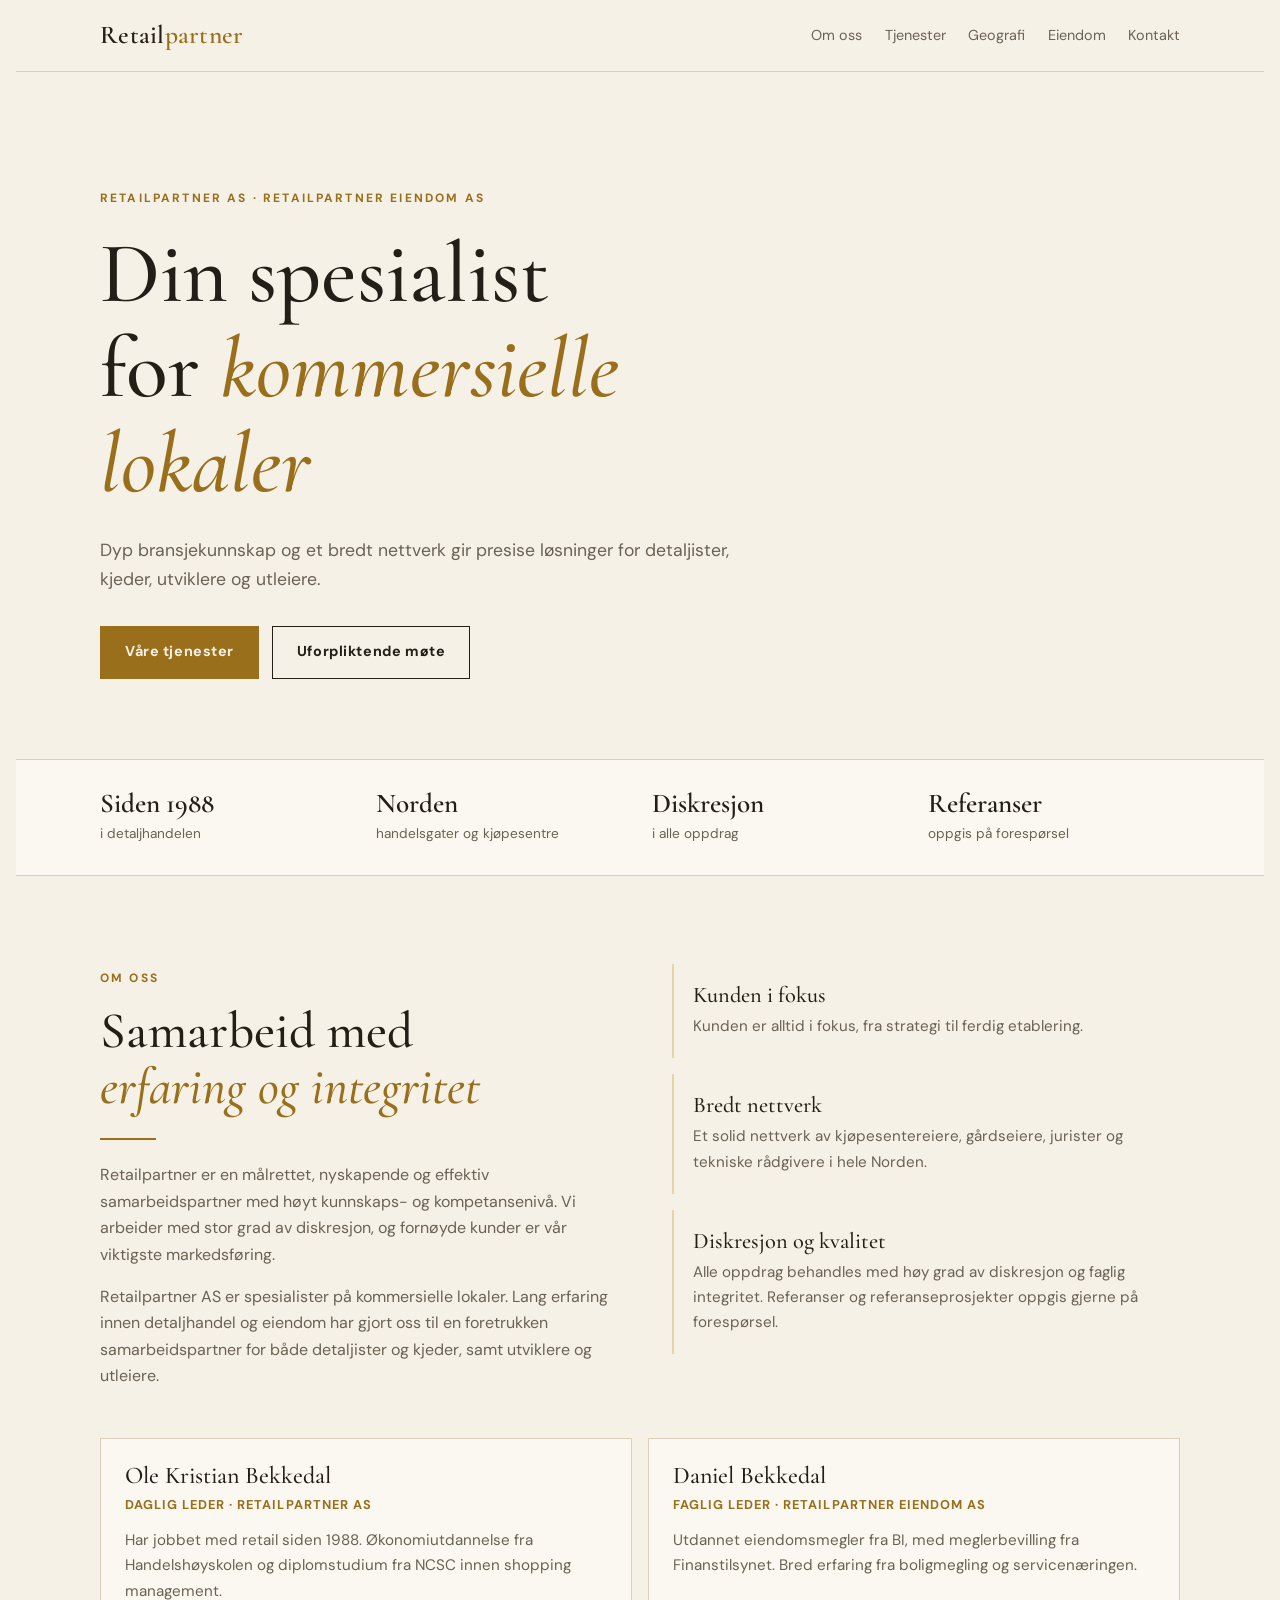
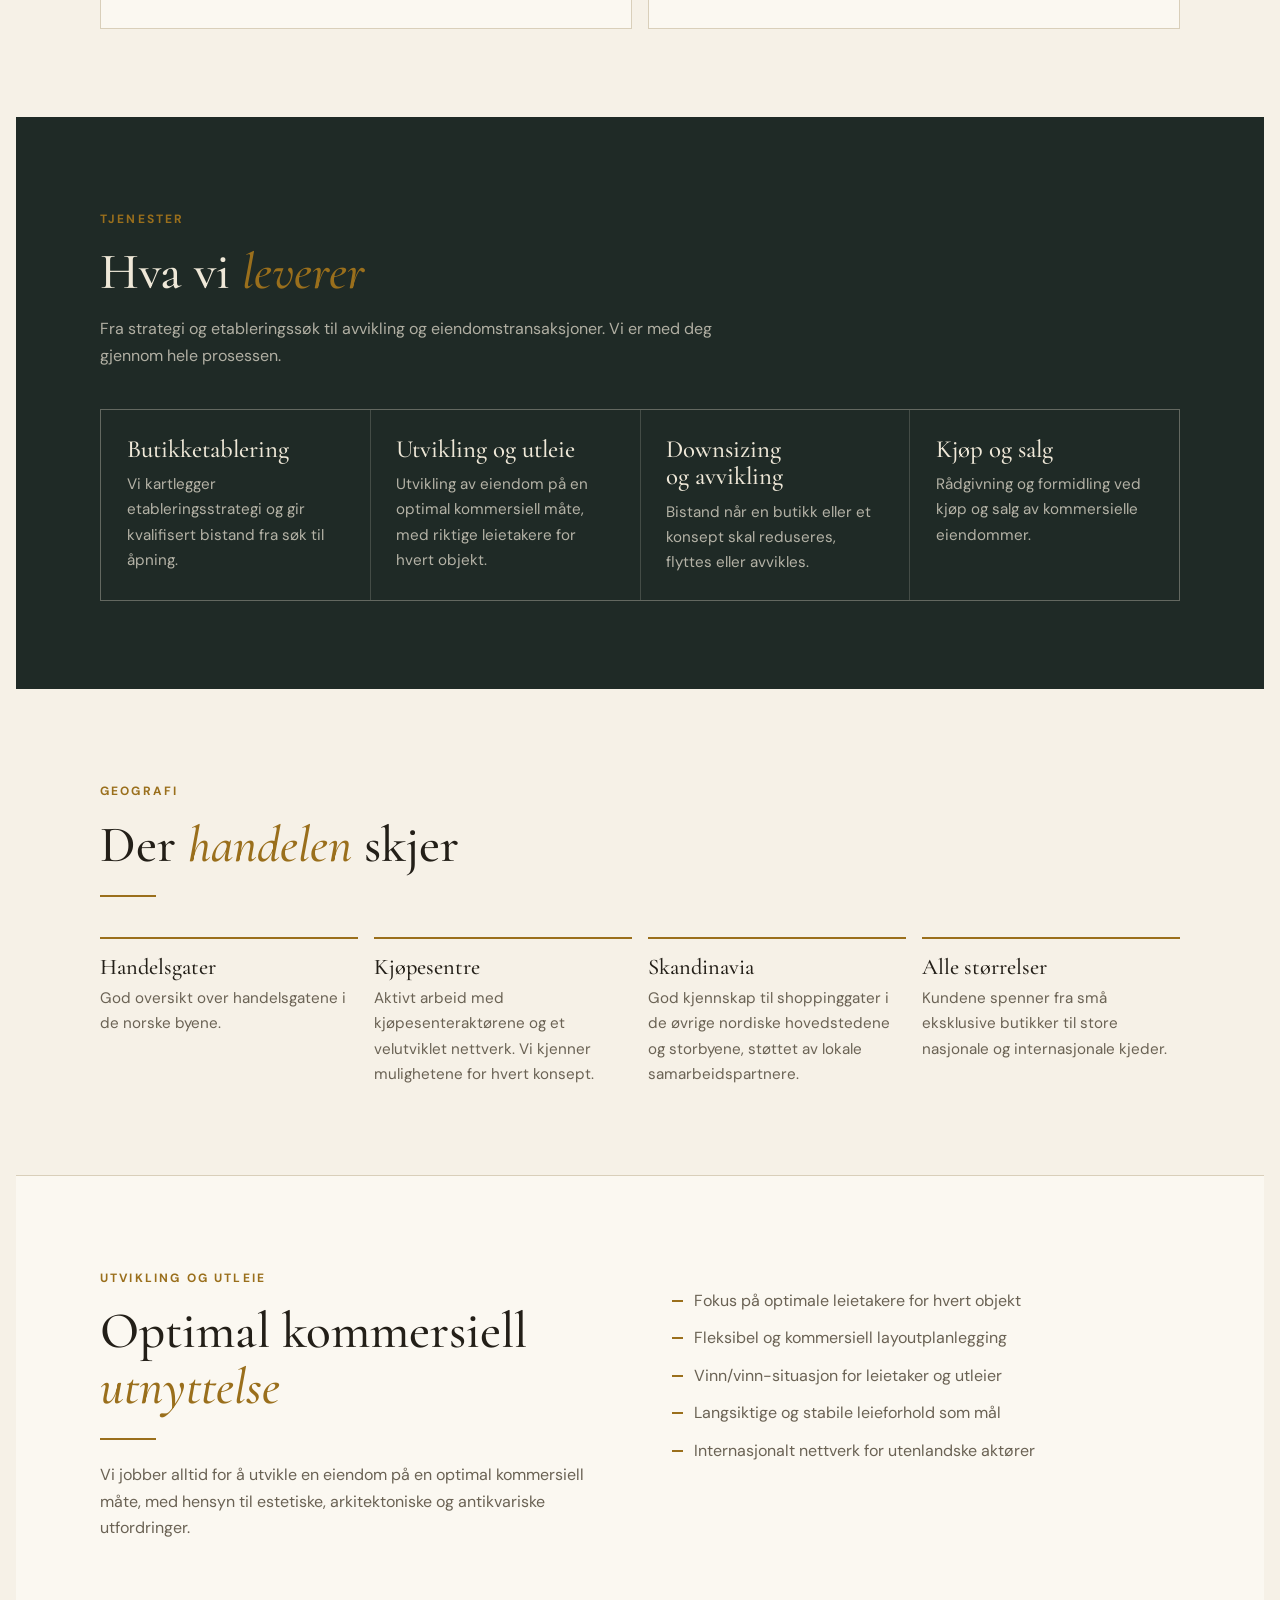
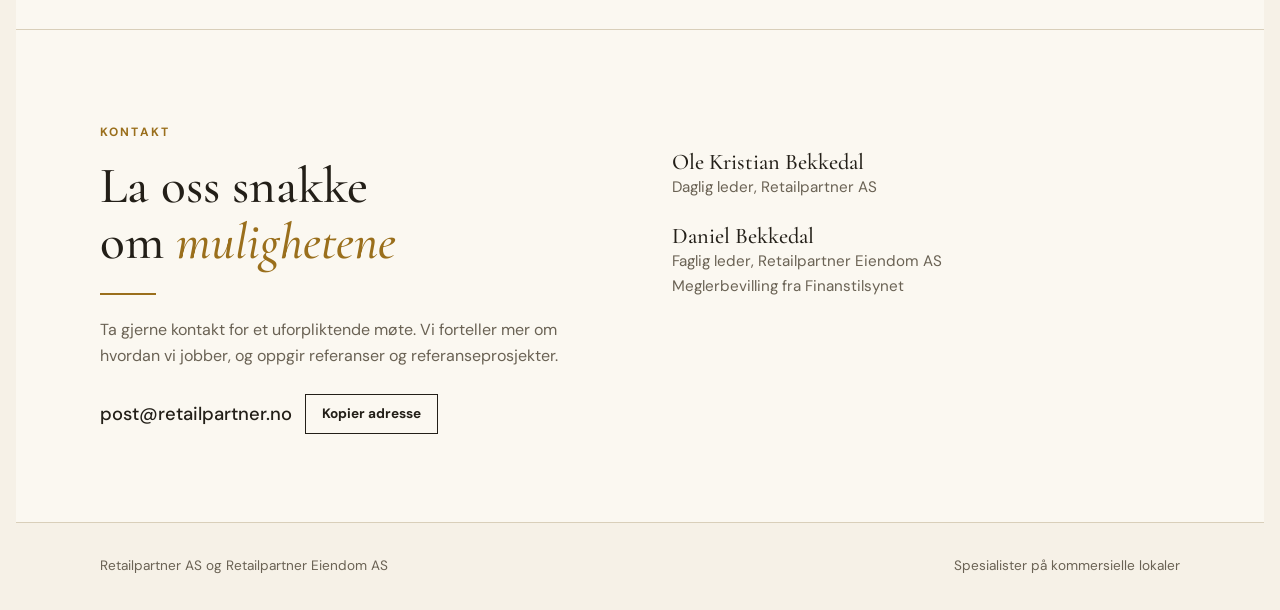
==== index.html @ e164ef68 "Publish Retailpartner static website" ====
<!doctype html>
<html lang="nb">
<head>
<meta charset="utf-8">
<meta name="viewport" content="width=device-width,initial-scale=1,viewport-fit=cover">
<title>Retailpartner</title>
<link rel="stylesheet" href="https://fonts.googleapis.com/css2?family=Cormorant+Garamond:ital,wght@0,500;0,600;1,500&amp;family=DM+Sans:wght@400;500;700&amp;display=swap">
<link rel="stylesheet" href="assets/site.css">
<script src="assets/site.js" defer></script>
</head>
<body>
<header class="top">
  <div class="wrap nav">
    <a class="brand" href="#top">Retail<span>partner</span></a>
    <nav aria-label="Hovedmeny">
      <ul>
        <li><a href="#om-oss">Om oss</a></li>
        <li><a href="#tjenester">Tjenester</a></li>
        <li><a href="#geografi">Geografi</a></li>
        <li><a href="#eiendom">Eiendom</a></li>
        <li><a href="#kontakt">Kontakt</a></li>
      </ul>
    </nav>
  </div>
</header>

<main id="top">
  <div class="hero">
    <div class="wrap">
      <span class="label">Retailpartner AS · Retailpartner Eiendom AS</span>
      <h1>Din spesialist for <em>kommersielle lokaler</em></h1>
      <p class="lede">Dyp bransjekunnskap og et bredt nettverk gir presise løsninger for detaljister, kjeder, utviklere og utleiere.</p>
      <div class="actions">
        <a class="btn" href="#tjenester">Våre tjenester</a>
        <a class="btn ghost" href="#kontakt">Uforpliktende møte</a>
      </div>
    </div>
  </div>

  <div class="facts">
    <div class="wrap">
      <div class="fact"><b>Siden 1988</b><span>i detaljhandelen</span></div>
      <div class="fact"><b>Norden</b><span>handelsgater og kjøpesentre</span></div>
      <div class="fact"><b>Diskresjon</b><span>i alle oppdrag</span></div>
      <div class="fact"><b>Referanser</b><span>oppgis på forespørsel</span></div>
    </div>
  </div>

  <section id="om-oss">
    <div class="wrap">
      <div class="two">
        <div class="body">
          <span class="label">Om oss</span>
          <h2>Samarbeid med <em>erfaring og integritet</em></h2>
          <div class="rule"></div>
          <p>Retailpartner er en målrettet, nyskapende og effektiv samarbeidspartner med høyt kunnskaps- og kompetansenivå. Vi arbeider med stor grad av diskresjon, og fornøyde kunder er vår viktigste markedsføring.</p>
          <p>Retailpartner AS er spesialister på kommersielle lokaler. Lang erfaring innen detaljhandel og eiendom har gjort oss til en foretrukken samarbeidspartner for både detaljister og kjeder, samt utviklere og utleiere.</p>
        </div>
        <div class="points">
          <div class="point"><h3>Kunden i fokus</h3><p>Kunden er alltid i fokus, fra strategi til ferdig etablering.</p></div>
          <div class="point"><h3>Bredt nettverk</h3><p>Et solid nettverk av kjøpesentereiere, gårdseiere, jurister og tekniske rådgivere i hele Norden.</p></div>
          <div class="point"><h3>Diskresjon og kvalitet</h3><p>Alle oppdrag behandles med høy grad av diskresjon og faglig integritet. Referanser og referanseprosjekter oppgis gjerne på forespørsel.</p></div>
        </div>
      </div>
      <div class="people">
        <div class="person">
          <h3>Ole Kristian Bekkedal</h3>
          <div class="role">Daglig leder · Retailpartner AS</div>
          <p>Har jobbet med retail siden 1988. Økonomiutdannelse fra Handelshøyskolen og diplomstudium fra NCSC innen shopping management.</p>
        </div>
        <div class="person">
          <h3>Daniel Bekkedal</h3>
          <div class="role">Faglig leder · Retailpartner Eiendom AS</div>
          <p>Utdannet eiendomsmegler fra BI, med meglerbevilling fra Finanstilsynet. Bred erfaring fra boligmegling og servicenæringen.</p>
        </div>
      </div>
    </div>
  </section>

  <section class="services" id="tjenester">
    <div class="wrap">
      <span class="label">Tjenester</span>
      <h2>Hva vi <em>leverer</em></h2>
      <p class="muted">Fra strategi og etableringssøk til avvikling og eiendomstransaksjoner. Vi er med deg gjennom hele prosessen.</p>
      <div class="svc-grid">
        <div class="svc"><h3>Butikketablering</h3><p>Vi kartlegger etableringsstrategi og gir kvalifisert bistand fra søk til åpning.</p></div>
        <div class="svc"><h3>Utvikling og utleie</h3><p>Utvikling av eiendom på en optimal kommersiell måte, med riktige leietakere for hvert objekt.</p></div>
        <div class="svc"><h3>Downsizing og avvikling</h3><p>Bistand når en butikk eller et konsept skal reduseres, flyttes eller avvikles.</p></div>
        <div class="svc"><h3>Kjøp og salg</h3><p>Rådgivning og formidling ved kjøp og salg av kommersielle eiendommer.</p></div>
      </div>
    </div>
  </section>

  <section id="geografi">
    <div class="wrap">
      <span class="label">Geografi</span>
      <h2>Der <em>handelen</em> skjer</h2>
      <div class="rule"></div>
      <div class="geo">
        <div><h3>Handelsgater</h3><p>God oversikt over handelsgatene i de norske byene.</p></div>
        <div><h3>Kjøpesentre</h3><p>Aktivt arbeid med kjøpesenteraktørene og et velutviklet nettverk. Vi kjenner mulighetene for hvert konsept.</p></div>
        <div><h3>Skandinavia</h3><p>God kjennskap til shoppinggater i de øvrige nordiske hovedstedene og storbyene, støttet av lokale samarbeidspartnere.</p></div>
        <div><h3>Alle størrelser</h3><p>Kundene spenner fra små eksklusive butikker til store nasjonale og internasjonale kjeder.</p></div>
      </div>
    </div>
  </section>

  <section id="eiendom" style="background:var(--surface);border-top:1px solid var(--line)">
    <div class="wrap">
      <div class="two">
        <div class="body">
          <span class="label">Utvikling og utleie</span>
          <h2>Optimal kommersiell <em>utnyttelse</em></h2>
          <div class="rule"></div>
          <p>Vi jobber alltid for å utvikle en eiendom på en optimal kommersiell måte, med hensyn til estetiske, arkitektoniske og antikvariske utfordringer.</p>
        </div>
        <ul class="checks">
          <li>Fokus på optimale leietakere for hvert objekt</li>
          <li>Fleksibel og kommersiell layoutplanlegging</li>
          <li>Vinn/vinn-situasjon for leietaker og utleier</li>
          <li>Langsiktige og stabile leieforhold som mål</li>
          <li>Internasjonalt nettverk for utenlandske aktører</li>
        </ul>
      </div>
    </div>
  </section>

  <section class="contact" id="kontakt">
    <div class="wrap">
      <div class="two">
        <div class="body">
          <span class="label">Kontakt</span>
          <h2>La oss snakke om <em>mulighetene</em></h2>
          <div class="rule"></div>
          <p>Ta gjerne kontakt for et uforpliktende møte. Vi forteller mer om hvordan vi jobber, og oppgir referanser og referanseprosjekter.</p>
          <div class="mail">
            <code id="addr">post@retailpartner.no</code>
            <button type="button" id="copy">Kopier adresse</button>
          </div>
        </div>
        <div class="contacts">
          <div><h3>Ole Kristian Bekkedal</h3><p>Daglig leder, Retailpartner AS</p></div>
          <div><h3>Daniel Bekkedal</h3><p>Faglig leder, Retailpartner Eiendom AS<br>Meglerbevilling fra Finanstilsynet</p></div>
        </div>
      </div>
    </div>
  </section>
</main>

<footer>
  <div class="wrap">
    <span>Retailpartner AS og Retailpartner Eiendom AS</span>
    <span>Spesialister på kommersielle lokaler</span>
  </div>
</footer>
</body>
</html>
---- assets/site.css ----
:root{color-scheme:light;box-sizing:border-box;padding-top:env(safe-area-inset-top,0px);padding-bottom:env(safe-area-inset-bottom,0px)}html{scroll-padding-top:env(safe-area-inset-top,0px)}body{margin:0;padding:0;font:14px -apple-system,BlinkMacSystemFont,sans-serif;background:#fff;color:#000}img{max-width:100%}[hidden]:not([hidden=until-found i]){display:none!important}

/* Layout: editorial single column, wide hero, two-column sections that stack on phones */
:root{
  --bg:#f6f1e7;
  --surface:#fbf8f1;
  --ink:#231f18;
  --muted:#6a6254;
  --gold:#9a6f1c;
  --gold-soft:#e6d4a8;
  --deep:#1f2a26;
  --deep-ink:#efe8d8;
  --line:#d9cfba;
  --display:"Cormorant Garamond",Georgia,"Times New Roman",serif;
  --body:"DM Sans",system-ui,-apple-system,"Segoe UI",sans-serif;
}
@media (prefers-color-scheme: dark){
  :root:not([data-theme="light"]){
    --bg:#16130e;--surface:#1d1912;--ink:#efe8d8;--muted:#a79d89;--gold:#d3a64a;
    --gold-soft:#4a3b1b;--deep:#0f1714;--deep-ink:#efe8d8;--line:#3a3325;color-scheme:dark;
  }
}
:root[data-theme="dark"]{
  --bg:#16130e;--surface:#1d1912;--ink:#efe8d8;--muted:#a79d89;--gold:#d3a64a;
  --gold-soft:#4a3b1b;--deep:#0f1714;--deep-ink:#efe8d8;--line:#3a3325;color-scheme:dark;
}
*{box-sizing:border-box}
html{scroll-behavior:smooth}
body{
  margin:0;background:var(--bg);color:var(--ink);font-family:var(--body);font-size:16px;line-height:1.65;
  padding-left:max(16px,env(safe-area-inset-left,0px));
  padding-right:max(16px,env(safe-area-inset-right,0px));
  padding-block:0;
}
a{color:inherit}
:focus-visible{outline:2px solid var(--gold);outline-offset:3px}
.wrap{max-width:1080px;margin-inline:auto}
h1,h2,h3{font-family:var(--display);font-weight:500;line-height:1.1;text-wrap:balance;margin:0}
em{font-style:italic;color:var(--gold)}
.label{font-size:.75rem;letter-spacing:.18em;text-transform:uppercase;color:var(--gold);font-weight:700}
p{margin:0}

header.top{
  position:sticky;top:env(safe-area-inset-top,0px);z-index:20;background:var(--bg);
  border-bottom:1px solid var(--line);
}
body::before{content:"";position:fixed;inset:0 0 auto;height:env(safe-area-inset-top,0px);z-index:30;background:var(--bg)}
.nav{display:flex;flex-wrap:wrap;align-items:center;justify-content:space-between;gap:.5rem 1.5rem;padding-block:.9rem}
.brand{font-family:var(--display);font-size:1.6rem;font-weight:600;text-decoration:none;letter-spacing:.01em}
.brand span{color:var(--gold)}
.nav ul{display:flex;flex-wrap:wrap;gap:.25rem 1.4rem;list-style:none;margin:0;padding:0;font-size:.9rem}
.nav ul a{text-decoration:none;color:var(--muted)}
.nav ul a:hover{color:var(--ink)}

.hero{padding-block:clamp(3rem,9vw,7rem) clamp(2.5rem,7vw,5rem)}
.hero h1{font-size:clamp(2.6rem,7.5vw,5.4rem);margin-top:1rem;max-width:15ch}
.hero p.lede{margin-top:1.5rem;max-width:56ch;color:var(--muted);font-size:1.1rem}
.actions{display:flex;flex-wrap:wrap;gap:.8rem;margin-top:2rem}
.btn{display:inline-block;padding:.85rem 1.5rem;background:var(--gold);color:var(--bg);text-decoration:none;font-weight:700;font-size:.9rem;letter-spacing:.04em;border:1px solid var(--gold)}
.btn.ghost{background:transparent;color:var(--ink);border-color:var(--ink)}
.btn:hover{opacity:.88}

.facts{border-block:1px solid var(--line);background:var(--surface)}
.facts .wrap{display:grid;grid-template-columns:repeat(auto-fit,minmax(200px,1fr));gap:1.5rem;padding-block:1.8rem}
.fact b{display:block;font-family:var(--display);font-size:1.7rem;font-weight:600;line-height:1.15}
.fact span{font-size:.85rem;color:var(--muted)}

section{padding-block:clamp(3rem,8vw,5.5rem)}
.two{display:grid;grid-template-columns:repeat(auto-fit,minmax(min(100%,320px),1fr));gap:clamp(2rem,5vw,4rem);align-items:start}
.two>*{min-width:0}
h2{font-size:clamp(2rem,4.6vw,3.2rem);margin-top:.8rem}
.rule{width:56px;height:2px;background:var(--gold);margin:1.4rem 0}
.body p+p{margin-top:1rem}
.body p{color:var(--muted);max-width:62ch}

.points{display:grid;gap:1rem}
.point{padding:1.2rem 0 1.2rem 1.2rem;border-left:2px solid var(--gold-soft)}
.point h3{font-size:1.4rem}
.point p{margin-top:.4rem;color:var(--muted);font-size:.95rem}

.people{display:grid;grid-template-columns:repeat(auto-fit,minmax(min(100%,260px),1fr));gap:1rem;margin-top:3rem}
.person{background:var(--surface);border:1px solid var(--line);padding:1.5rem}
.person h3{font-size:1.5rem}
.person .role{font-size:.8rem;letter-spacing:.08em;text-transform:uppercase;color:var(--gold);font-weight:700;margin:.35rem 0 .8rem}
.person p{font-size:.95rem;color:var(--muted)}

.services{background:var(--deep);color:var(--deep-ink)}
.services .muted{color:color-mix(in srgb,var(--deep-ink) 70%,transparent);max-width:58ch;margin-top:1rem}
.services .label{color:var(--gold)}
.svc-grid{display:grid;grid-template-columns:repeat(auto-fit,minmax(min(100%,230px),1fr));gap:1px;background:color-mix(in srgb,var(--deep-ink) 18%,transparent);margin-top:2.5rem;border:1px solid color-mix(in srgb,var(--deep-ink) 18%,transparent)}
.svc{background:var(--deep);padding:1.6rem}
.svc h3{font-size:1.55rem;color:var(--deep-ink)}
.svc p{margin-top:.6rem;font-size:.95rem;color:color-mix(in srgb,var(--deep-ink) 72%,transparent)}

.geo{display:grid;grid-template-columns:repeat(auto-fit,minmax(min(100%,230px),1fr));gap:1rem;margin-top:2.5rem}
.geo div{border-top:2px solid var(--gold);padding-top:1rem}
.geo h3{font-size:1.4rem}
.geo p{margin-top:.4rem;color:var(--muted);font-size:.95rem}

.checks{list-style:none;margin:1.5rem 0 0;padding:0;display:grid;gap:.7rem}
.checks li{padding-left:1.4rem;position:relative;color:var(--muted)}
.checks li::before{content:"";position:absolute;left:0;top:.75em;width:.7rem;height:2px;background:var(--gold)}

.contact{background:var(--surface);border-top:1px solid var(--line)}
.mail{display:flex;flex-wrap:wrap;gap:.8rem;align-items:center;margin-top:1.5rem}
.mail code{font-family:var(--body);font-size:1.15rem;font-weight:500;user-select:all;overflow-wrap:anywhere}
.mail button{font:inherit;font-size:.85rem;font-weight:700;padding:.5rem 1rem;background:transparent;color:var(--ink);border:1px solid var(--ink);cursor:pointer}
.mail button:hover{background:var(--ink);color:var(--bg)}
.contacts{display:grid;gap:1.5rem;margin-top:2rem}
.contacts h3{font-size:1.4rem}
.contacts p{color:var(--muted);font-size:.95rem}

footer{border-top:1px solid var(--line);padding-block:2rem;font-size:.85rem;color:var(--muted)}
footer .wrap{display:flex;flex-wrap:wrap;gap:.5rem 2rem;justify-content:space-between}
@media (prefers-reduced-motion:reduce){html{scroll-behavior:auto}}

/* Keep section targets visible below the wrapping sticky navigation. */
[id]{scroll-margin-top:8rem}
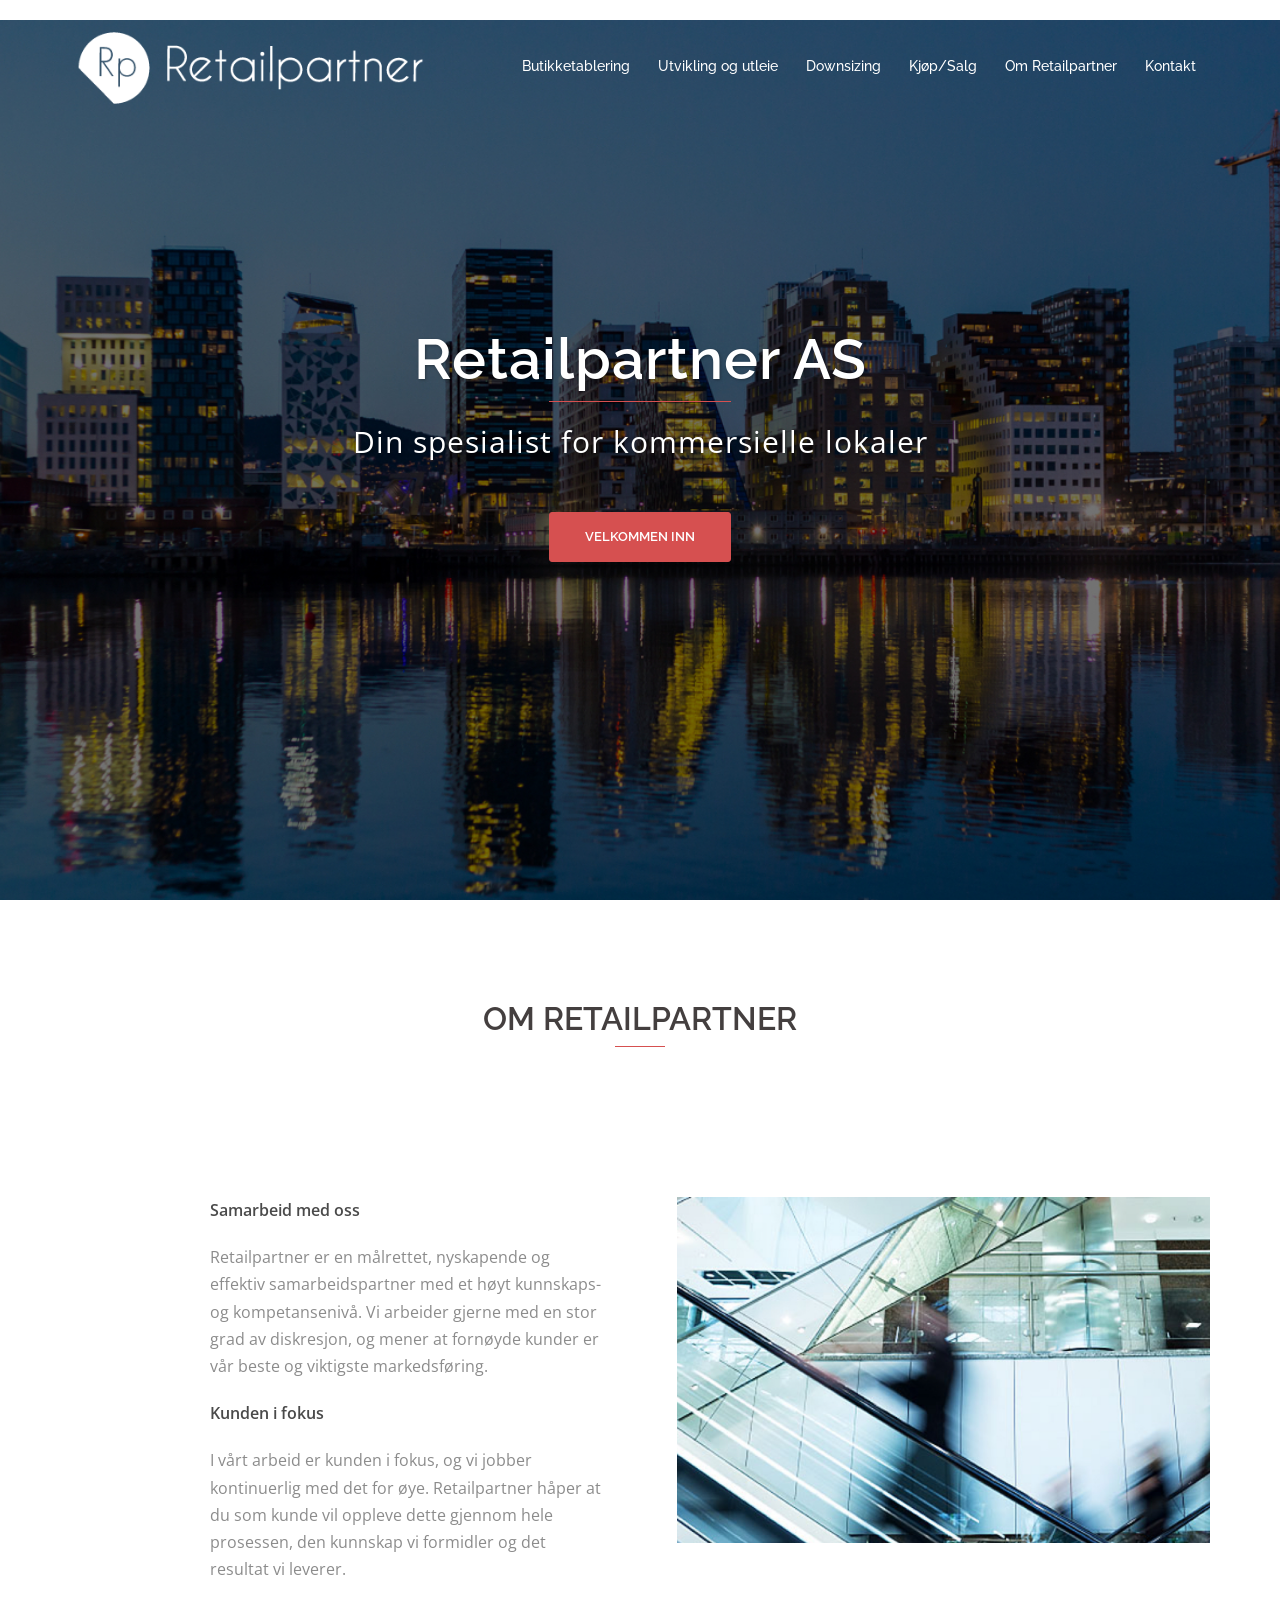
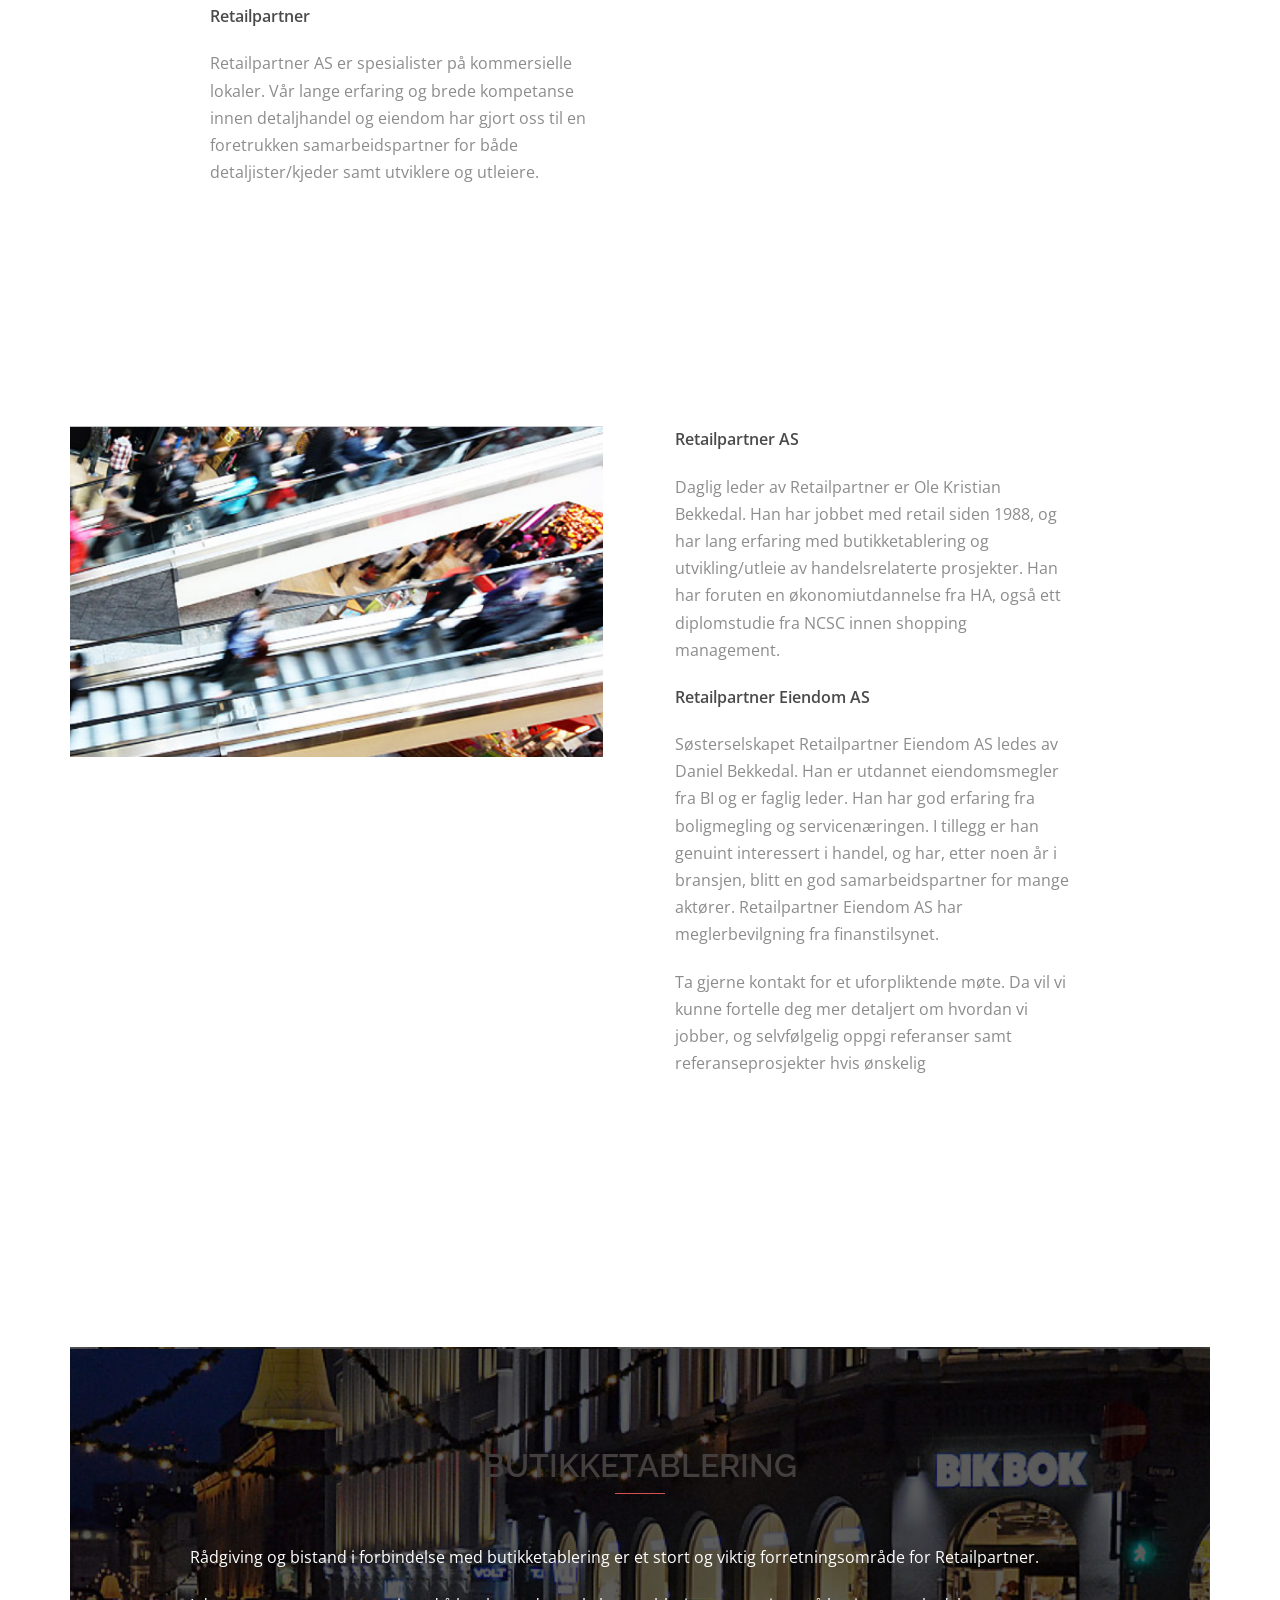
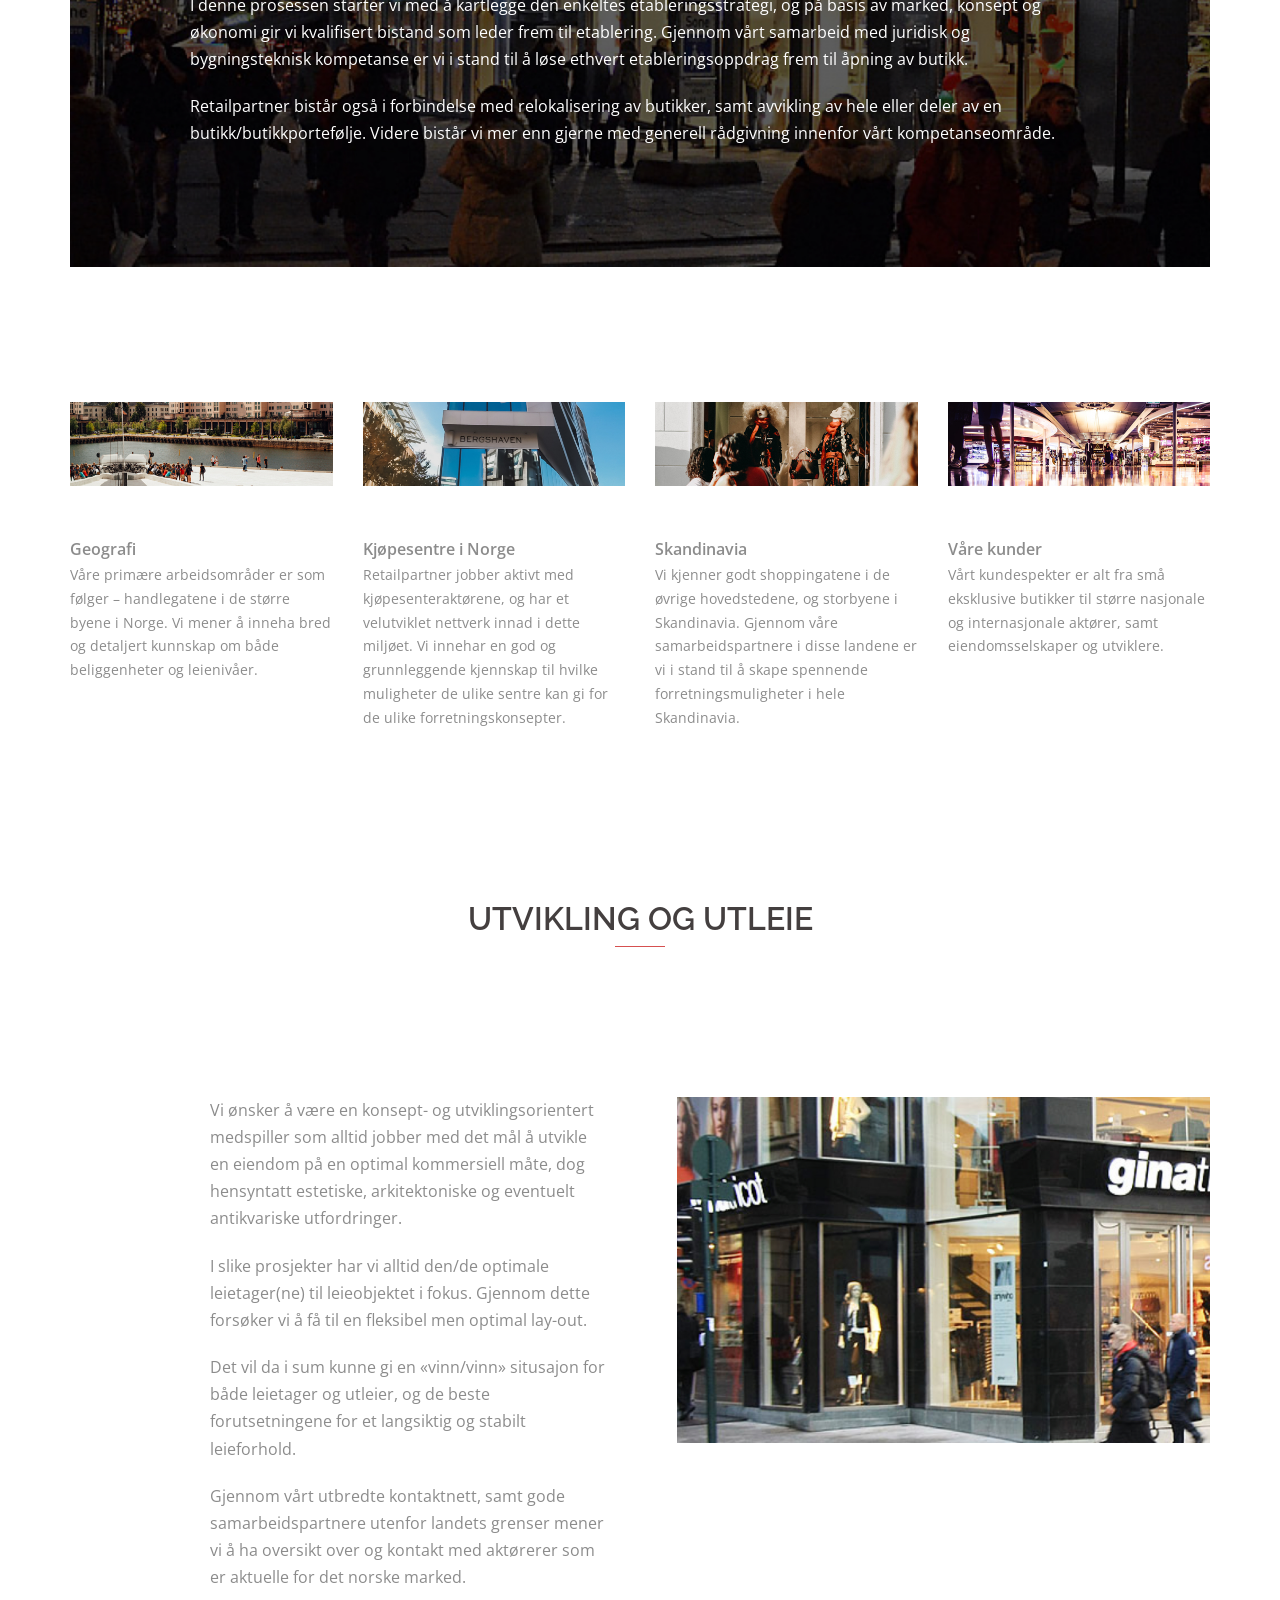
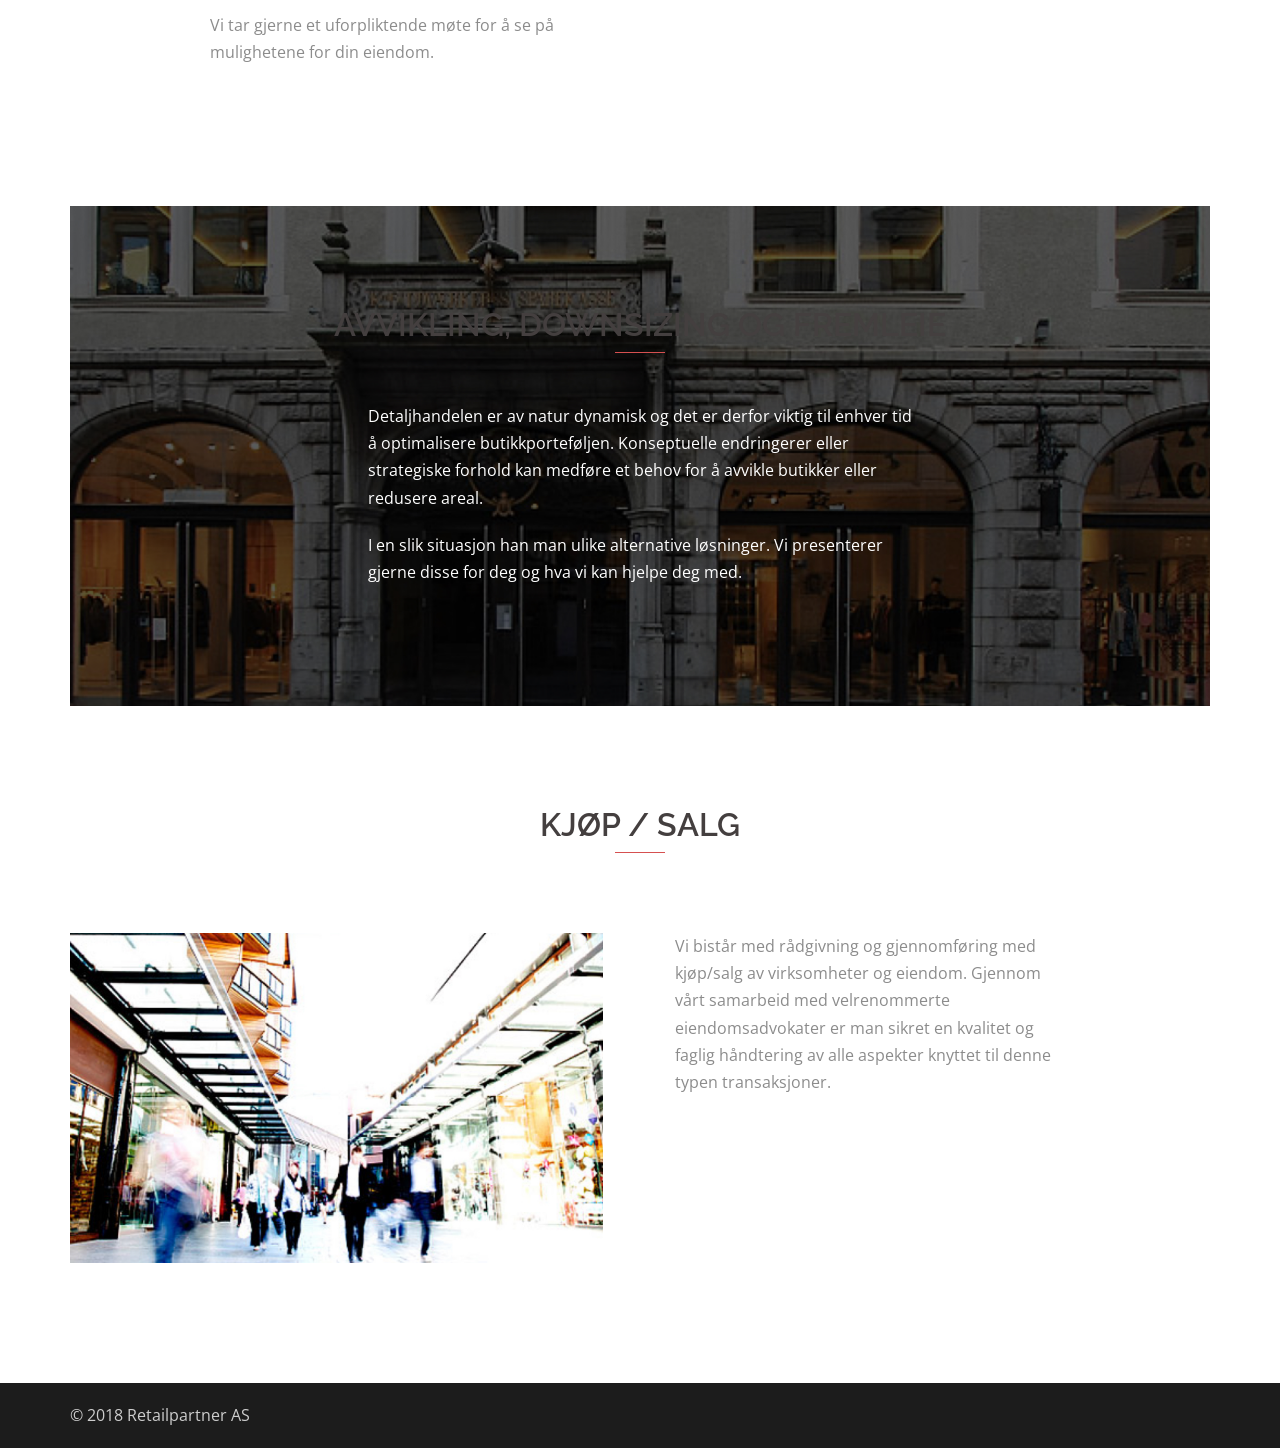
==== commit 1ef9ba2f: "Restore archived Retailpartner site with portrait placeholders" ====
--- a/index.html
+++ b/index.html
@@ -1,157 +1,262 @@
-<!doctype html>
-<html lang="nb">
+<!DOCTYPE html>
+
+<html lang="nb-NO">
 <head>
-<meta charset="utf-8">
-<meta name="viewport" content="width=device-width,initial-scale=1,viewport-fit=cover">
-<title>Retailpartner</title>
-<link rel="stylesheet" href="https://fonts.googleapis.com/css2?family=Cormorant+Garamond:ital,wght@0,500;0,600;1,500&amp;family=DM+Sans:wght@400;500;700&amp;display=swap">
-<link rel="stylesheet" href="assets/site.css">
-<script src="assets/site.js" defer></script>
-</head>
-<body>
-<header class="top">
-  <div class="wrap nav">
-    <a class="brand" href="#top">Retail<span>partner</span></a>
-    <nav aria-label="Hovedmeny">
-      <ul>
-        <li><a href="#om-oss">Om oss</a></li>
-        <li><a href="#tjenester">Tjenester</a></li>
-        <li><a href="#geografi">Geografi</a></li>
-        <li><a href="#eiendom">Eiendom</a></li>
-        <li><a href="#kontakt">Kontakt</a></li>
-      </ul>
-    </nav>
-  </div>
+<meta charset="utf-8"/>
+<meta content="width=device-width, initial-scale=1" name="viewport"/>
+<title>Retailpartner AS – Spesialister på kommersielle lokaler</title>
+<meta content="max-image-preview:large" name="robots"/>
+<style type="text/css">
+img.wp-smiley,
+img.emoji {
+	display: inline !important;
+	border: none !important;
+	box-shadow: none !important;
+	height: 1em !important;
+	width: 1em !important;
+	margin: 0 .07em !important;
+	vertical-align: -0.1em !important;
+	background: none !important;
+	padding: 0 !important;
+}
+</style>
+<link href="/assets/e4c845aed588-bootstrap.min.css" id="sydney-bootstrap-css" media="all" rel="stylesheet" type="text/css"/>
+<link href="/assets/f8254b1e9deb-style.min.css" id="wp-block-library-css" media="all" rel="stylesheet" type="text/css"/>
+<link href="/assets/2206d35015e8-front-flex.min.css" id="siteorigin-panels-front-css" media="all" rel="stylesheet" type="text/css"/>
+<link href="/assets/729a8406f838-sow-google-map-default-5e02d057116f.css" id="sow-google-map-default-5e02d057116f-css" media="all" rel="stylesheet" type="text/css"/>
+<link href="/assets/93c8656bab6c-style.css" id="sydney-style-css" media="all" rel="stylesheet" type="text/css"/>
+<style id="sydney-style-inline-css" type="text/css">
+body, #mainnav ul ul a { font-family:'Open Sans', sans-serif!important;}
+.site-title { font-size:32px; }
+.site-description { font-size:16px; }
+#mainnav ul li a { font-size:14px; }
+h1 { font-size:52px; }
+h2 { font-size:42px; }
+h3 { font-size:32px; }
+h4 { font-size:25px; }
+h5 { font-size:20px; }
+h6 { font-size:18px; }
+body { font-size:16px; }
+.single .hentry .title-post { font-size:36px; }
+.header-image { background-size:cover;}
+.header-image { height:300px; }
+.site-header.float-header { background-color:rgba(0,0,0,0.9);}
+@media only screen and (max-width: 1024px) { .site-header { background-color:#000000;}}
+.site-title a, .site-title a:hover { color:#ffffff}
+.site-description { color:#ffffff}
+#mainnav ul li a, #mainnav ul li::before { color:#ffffff}
+#mainnav .sub-menu li a { color:#ffffff}
+#mainnav .sub-menu li a { background:#1c1c1c}
+.text-slider .maintitle, .text-slider .subtitle { color:#ffffff}
+body { color:#47425d}
+#secondary { background-color:#ffffff}
+#secondary, #secondary a { color:#767676}
+.footer-widgets { background-color:#252525}
+.btn-menu { color:#ffffff}
+#mainnav ul li a:hover { color:#d65050}
+.site-footer { background-color:#1c1c1c}
+.site-footer,.site-footer a { color:#666666}
+.overlay { background-color:#000000}
+.page-wrap { padding-top:83px;}
+.page-wrap { padding-bottom:100px;}
+@media only screen and (max-width: 1025px) {		
+			.mobile-slide {
+				display: block;
+			}
+			.slide-item {
+				background-image: none !important;
+			}
+			.header-slider {
+			}
+			.slide-item {
+				height: auto !important;
+			}
+			.slide-inner {
+				min-height: initial;
+			} 
+		}
+@media only screen and (max-width: 780px) { 
+    	h1 { font-size: 32px;}
+		h2 { font-size: 28px;}
+		h3 { font-size: 22px;}
+		h4 { font-size: 18px;}
+		h5 { font-size: 16px;}
+		h6 { font-size: 14px;}
+    }
+
+
+		.page-template-builder-fullwidth-std .page-wrap,
+        .page-template-builder-fullwidth-std .page-wrap .content-wrapper {
+            padding: 0;
+			margin: 0;
+			width: 100%
+        }
+		.page-template-builder-fullwidth-std.elementor-page .page-wrap .container {
+            width: 100%;
+	        overflow: hidden;
+        }
+		.page-template-builder-fullwidth-std .page .entry-header,
+        .page-template-builder-fullwidth-std .page .entry-footer {
+           display: none;
+        }
+	
+</style>
+<link href="/assets/1704badc5495-style.css" id="sydney-child-style-css" media="all" rel="stylesheet" type="text/css"/>
+<link href="/assets/6779d8333e97-css.css" id="sydney-fonts-css" media="all" rel="stylesheet" type="text/css"/>
+<link href="/assets/ade1c57b535f-font-awesome.min.css" id="sydney-font-awesome-css" media="all" rel="stylesheet" type="text/css"/>
+<meta content="WordPress 5.8.10" name="generator"/>
+<style id="siteorigin-panels-layouts-head" media="all" type="text/css">/* Layout 466 */ #pgc-466-0-0 , #pgc-466-3-0 , #pgc-466-5-0 , #pgc-466-7-0 , #pgc-466-8-0 { width:100%;width:calc(100% - ( 0 * 30px ) ) } #pg-466-0 , #pg-466-5 { margin-bottom:100px } #pgc-466-1-0 , #pgc-466-1-1 , #pgc-466-2-0 , #pgc-466-2-1 , #pgc-466-6-0 , #pgc-466-6-1 , #pgc-466-9-0 , #pgc-466-9-1 { width:50%;width:calc(50% - ( 0.5 * 30px ) ) } #pl-466 #panel-466-1-0-0 , #pl-466 #panel-466-6-0-0 { margin:0px 20px 0px 140px } #pl-466 #panel-466-1-1-0 , #pl-466 #panel-466-6-1-0 { margin:0% 0% 0% 4% } #pg-466-1 , #pg-466-6 , #pg-466-9 { margin-bottom:120px } #pl-466 #panel-466-2-0-0 , #pl-466 #panel-466-9-0-0 { margin:0% 4% 0% 0% } #pl-466 #panel-466-2-1-0 , #pl-466 #panel-466-9-1-0 { margin:0px 140px 0px 20px } #pg-466-2 { margin-bottom:150px } #pg-466-3 { margin-bottom:135px } #pgc-466-4-0 , #pgc-466-4-1 , #pgc-466-4-2 , #pgc-466-4-3 { width:25%;width:calc(25% - ( 0.75 * 30px ) ) } #pg-466-4 { margin-bottom:50px } #pg-466-7 , #pl-466 .so-panel , #pl-466 .so-panel:last-of-type { margin-bottom:0px } #pg-466-8 { margin-bottom:30px } #pg-466-0> .panel-row-style , #pg-466-1> .panel-row-style , #pg-466-4> .panel-row-style , #pg-466-5> .panel-row-style , #pg-466-6> .panel-row-style , #pg-466-8> .panel-row-style , #pg-466-9> .panel-row-style { padding:0px } #pg-466-0.panel-has-style > .panel-row-style, #pg-466-0.panel-no-style , #pg-466-1.panel-has-style > .panel-row-style, #pg-466-1.panel-no-style , #pg-466-2.panel-has-style > .panel-row-style, #pg-466-2.panel-no-style , #pg-466-3.panel-has-style > .panel-row-style, #pg-466-3.panel-no-style , #pg-466-4.panel-has-style > .panel-row-style, #pg-466-4.panel-no-style , #pg-466-5.panel-has-style > .panel-row-style, #pg-466-5.panel-no-style , #pg-466-6.panel-has-style > .panel-row-style, #pg-466-6.panel-no-style , #pg-466-7.panel-has-style > .panel-row-style, #pg-466-7.panel-no-style , #pg-466-8.panel-has-style > .panel-row-style, #pg-466-8.panel-no-style , #pg-466-9.panel-has-style > .panel-row-style, #pg-466-9.panel-no-style { -webkit-align-items:flex-start;align-items:flex-start } #panel-466-0-0-0> .panel-widget-style , #panel-466-5-0-0> .panel-widget-style , #panel-466-8-0-0> .panel-widget-style { padding:100px 0px 0px 0px } #panel-466-1-0-0> .panel-widget-style , #panel-466-2-1-0> .panel-widget-style , #panel-466-4-0-1> .panel-widget-style , #panel-466-4-1-1> .panel-widget-style , #panel-466-4-2-1> .panel-widget-style , #panel-466-4-3-1> .panel-widget-style , #panel-466-6-0-0> .panel-widget-style , #panel-466-9-1-0> .panel-widget-style { color:#8c8c8c } #pg-466-2> .panel-row-style , #pg-466-3> .panel-row-style , #pg-466-7> .panel-row-style { padding:100px } #panel-466-3-0-0> .panel-widget-style { color:#ffffff;max-width:900px;margin:0 auto } #panel-466-4-0-0> .panel-widget-style , #panel-466-4-1-0> .panel-widget-style , #panel-466-4-2-0> .panel-widget-style , #panel-466-4-3-0> .panel-widget-style { padding:0px 0px 50px 0px } #panel-466-7-0-0> .panel-widget-style { color:#ffffff } @media (max-width:780px){ #pg-466-0.panel-no-style, #pg-466-0.panel-has-style > .panel-row-style, #pg-466-0 , #pg-466-1.panel-no-style, #pg-466-1.panel-has-style > .panel-row-style, #pg-466-1 , #pg-466-2.panel-no-style, #pg-466-2.panel-has-style > .panel-row-style, #pg-466-2 , #pg-466-3.panel-no-style, #pg-466-3.panel-has-style > .panel-row-style, #pg-466-3 , #pg-466-4.panel-no-style, #pg-466-4.panel-has-style > .panel-row-style, #pg-466-4 , #pg-466-5.panel-no-style, #pg-466-5.panel-has-style > .panel-row-style, #pg-466-5 , #pg-466-6.panel-no-style, #pg-466-6.panel-has-style > .panel-row-style, #pg-466-6 , #pg-466-7.panel-no-style, #pg-466-7.panel-has-style > .panel-row-style, #pg-466-7 , #pg-466-8.panel-no-style, #pg-466-8.panel-has-style > .panel-row-style, #pg-466-8 , #pg-466-9.panel-no-style, #pg-466-9.panel-has-style > .panel-row-style, #pg-466-9 { -webkit-flex-direction:column;-ms-flex-direction:column;flex-direction:column } #pg-466-0 > .panel-grid-cell , #pg-466-0 > .panel-row-style > .panel-grid-cell , #pg-466-1 > .panel-grid-cell , #pg-466-1 > .panel-row-style > .panel-grid-cell , #pg-466-2 > .panel-grid-cell , #pg-466-2 > .panel-row-style > .panel-grid-cell , #pg-466-3 > .panel-grid-cell , #pg-466-3 > .panel-row-style > .panel-grid-cell , #pg-466-4 > .panel-grid-cell , #pg-466-4 > .panel-row-style > .panel-grid-cell , #pg-466-5 > .panel-grid-cell , #pg-466-5 > .panel-row-style > .panel-grid-cell , #pg-466-6 > .panel-grid-cell , #pg-466-6 > .panel-row-style > .panel-grid-cell , #pg-466-7 > .panel-grid-cell , #pg-466-7 > .panel-row-style > .panel-grid-cell , #pg-466-8 > .panel-grid-cell , #pg-466-8 > .panel-row-style > .panel-grid-cell , #pg-466-9 > .panel-grid-cell , #pg-466-9 > .panel-row-style > .panel-grid-cell { width:100%;margin-right:0 } #pg-466-0 , #pg-466-1 , #pg-466-2 , #pg-466-3 , #pg-466-4 , #pg-466-5 , #pg-466-6 , #pg-466-7 , #pg-466-8 , #pg-466-9 { margin-bottom:px } #pgc-466-1-0 , #pgc-466-2-0 , #pgc-466-4-0 , #pgc-466-4-1 , #pgc-466-4-2 , #pgc-466-6-0 , #pgc-466-9-0 , #pl-466 .panel-grid .panel-grid-cell-mobile-last { margin-bottom:0px } #pl-466 .panel-grid-cell { padding:0 } #pl-466 .panel-grid .panel-grid-cell-empty { display:none }  } </style><link href="/restoration.css" rel="stylesheet"/></head>
+<body class="home page-template page-template-page-templates page-template-page_front-page page-template-page-templatespage_front-page-php page page-id-466 siteorigin-panels siteorigin-panels-home">
+<div class="hfeed site" id="page">
+<a class="skip-link screen-reader-text" href="#content">Hopp til innhold</a>
+<header class="site-header" id="masthead" role="banner">
+<div class="header-wrap">
+<div class="container">
+<div class="row">
+<div class="col-md-4 col-sm-8 col-xs-12">
+<a href="/" title="Retailpartner AS"><img alt="Retailpartner AS" class="site-logo" loading="eager" src="/assets/021e2bf2b7b9-Logo_retailpartner_web-1.png"/></a>
+</div>
+<div class="col-md-8 col-sm-4 col-xs-12">
+<button aria-controls="mainnav" aria-expanded="false" aria-label="Åpne meny" class="btn-menu" type="button"></button>
+<nav class="mainnav" id="mainnav" role="navigation">
+<div class="menu-menu-1-container"><ul class="menu" id="menu-menu-1"><li class="menu-item menu-item-type-custom menu-item-object-custom current-menu-item current_page_item menu-item-home menu-item-774" id="menu-item-774"><a aria-current="page" href="/#butikketablering">Butikketablering</a></li>
+<li class="menu-item menu-item-type-custom menu-item-object-custom current-menu-item current_page_item menu-item-home menu-item-775" id="menu-item-775"><a aria-current="page" href="/#utvikling">Utvikling og utleie</a></li>
+<li class="menu-item menu-item-type-custom menu-item-object-custom current-menu-item current_page_item menu-item-home menu-item-768" id="menu-item-768"><a aria-current="page" href="/#downsizing">Downsizing</a></li>
+<li class="menu-item menu-item-type-custom menu-item-object-custom current-menu-item current_page_item menu-item-home menu-item-769" id="menu-item-769"><a aria-current="page" href="/#salg">Kjøp/Salg</a></li>
+<li class="menu-item menu-item-type-custom menu-item-object-custom current-menu-item current_page_item menu-item-home menu-item-776" id="menu-item-776"><a aria-current="page" href="/#omretailpartner">Om Retailpartner</a></li>
+<li class="menu-item menu-item-type-post_type menu-item-object-page menu-item-535" id="menu-item-535"><a href="/kontakt/">Kontakt</a></li>
+</ul></div> </nav>
+</div>
+</div>
+</div>
+</div>
 </header>
-
-<main id="top">
-  <div class="hero">
-    <div class="wrap">
-      <span class="label">Retailpartner AS · Retailpartner Eiendom AS</span>
-      <h1>Din spesialist for <em>kommersielle lokaler</em></h1>
-      <p class="lede">Dyp bransjekunnskap og et bredt nettverk gir presise løsninger for detaljister, kjeder, utviklere og utleiere.</p>
-      <div class="actions">
-        <a class="btn" href="#tjenester">Våre tjenester</a>
-        <a class="btn ghost" href="#kontakt">Uforpliktende møte</a>
-      </div>
-    </div>
-  </div>
-
-  <div class="facts">
-    <div class="wrap">
-      <div class="fact"><b>Siden 1988</b><span>i detaljhandelen</span></div>
-      <div class="fact"><b>Norden</b><span>handelsgater og kjøpesentre</span></div>
-      <div class="fact"><b>Diskresjon</b><span>i alle oppdrag</span></div>
-      <div class="fact"><b>Referanser</b><span>oppgis på forespørsel</span></div>
-    </div>
-  </div>
-
-  <section id="om-oss">
-    <div class="wrap">
-      <div class="two">
-        <div class="body">
-          <span class="label">Om oss</span>
-          <h2>Samarbeid med <em>erfaring og integritet</em></h2>
-          <div class="rule"></div>
-          <p>Retailpartner er en målrettet, nyskapende og effektiv samarbeidspartner med høyt kunnskaps- og kompetansenivå. Vi arbeider med stor grad av diskresjon, og fornøyde kunder er vår viktigste markedsføring.</p>
-          <p>Retailpartner AS er spesialister på kommersielle lokaler. Lang erfaring innen detaljhandel og eiendom har gjort oss til en foretrukken samarbeidspartner for både detaljister og kjeder, samt utviklere og utleiere.</p>
-        </div>
-        <div class="points">
-          <div class="point"><h3>Kunden i fokus</h3><p>Kunden er alltid i fokus, fra strategi til ferdig etablering.</p></div>
-          <div class="point"><h3>Bredt nettverk</h3><p>Et solid nettverk av kjøpesentereiere, gårdseiere, jurister og tekniske rådgivere i hele Norden.</p></div>
-          <div class="point"><h3>Diskresjon og kvalitet</h3><p>Alle oppdrag behandles med høy grad av diskresjon og faglig integritet. Referanser og referanseprosjekter oppgis gjerne på forespørsel.</p></div>
-        </div>
-      </div>
-      <div class="people">
-        <div class="person">
-          <h3>Ole Kristian Bekkedal</h3>
-          <div class="role">Daglig leder · Retailpartner AS</div>
-          <p>Har jobbet med retail siden 1988. Økonomiutdannelse fra Handelshøyskolen og diplomstudium fra NCSC innen shopping management.</p>
-        </div>
-        <div class="person">
-          <h3>Daniel Bekkedal</h3>
-          <div class="role">Faglig leder · Retailpartner Eiendom AS</div>
-          <p>Utdannet eiendomsmegler fra BI, med meglerbevilling fra Finanstilsynet. Bred erfaring fra boligmegling og servicenæringen.</p>
-        </div>
-      </div>
-    </div>
-  </section>
-
-  <section class="services" id="tjenester">
-    <div class="wrap">
-      <span class="label">Tjenester</span>
-      <h2>Hva vi <em>leverer</em></h2>
-      <p class="muted">Fra strategi og etableringssøk til avvikling og eiendomstransaksjoner. Vi er med deg gjennom hele prosessen.</p>
-      <div class="svc-grid">
-        <div class="svc"><h3>Butikketablering</h3><p>Vi kartlegger etableringsstrategi og gir kvalifisert bistand fra søk til åpning.</p></div>
-        <div class="svc"><h3>Utvikling og utleie</h3><p>Utvikling av eiendom på en optimal kommersiell måte, med riktige leietakere for hvert objekt.</p></div>
-        <div class="svc"><h3>Downsizing og avvikling</h3><p>Bistand når en butikk eller et konsept skal reduseres, flyttes eller avvikles.</p></div>
-        <div class="svc"><h3>Kjøp og salg</h3><p>Rådgivning og formidling ved kjøp og salg av kommersielle eiendommer.</p></div>
-      </div>
-    </div>
-  </section>
-
-  <section id="geografi">
-    <div class="wrap">
-      <span class="label">Geografi</span>
-      <h2>Der <em>handelen</em> skjer</h2>
-      <div class="rule"></div>
-      <div class="geo">
-        <div><h3>Handelsgater</h3><p>God oversikt over handelsgatene i de norske byene.</p></div>
-        <div><h3>Kjøpesentre</h3><p>Aktivt arbeid med kjøpesenteraktørene og et velutviklet nettverk. Vi kjenner mulighetene for hvert konsept.</p></div>
-        <div><h3>Skandinavia</h3><p>God kjennskap til shoppinggater i de øvrige nordiske hovedstedene og storbyene, støttet av lokale samarbeidspartnere.</p></div>
-        <div><h3>Alle størrelser</h3><p>Kundene spenner fra små eksklusive butikker til store nasjonale og internasjonale kjeder.</p></div>
-      </div>
-    </div>
-  </section>
-
-  <section id="eiendom" style="background:var(--surface);border-top:1px solid var(--line)">
-    <div class="wrap">
-      <div class="two">
-        <div class="body">
-          <span class="label">Utvikling og utleie</span>
-          <h2>Optimal kommersiell <em>utnyttelse</em></h2>
-          <div class="rule"></div>
-          <p>Vi jobber alltid for å utvikle en eiendom på en optimal kommersiell måte, med hensyn til estetiske, arkitektoniske og antikvariske utfordringer.</p>
-        </div>
-        <ul class="checks">
-          <li>Fokus på optimale leietakere for hvert objekt</li>
-          <li>Fleksibel og kommersiell layoutplanlegging</li>
-          <li>Vinn/vinn-situasjon for leietaker og utleier</li>
-          <li>Langsiktige og stabile leieforhold som mål</li>
-          <li>Internasjonalt nettverk for utenlandske aktører</li>
-        </ul>
-      </div>
-    </div>
-  </section>
-
-  <section class="contact" id="kontakt">
-    <div class="wrap">
-      <div class="two">
-        <div class="body">
-          <span class="label">Kontakt</span>
-          <h2>La oss snakke om <em>mulighetene</em></h2>
-          <div class="rule"></div>
-          <p>Ta gjerne kontakt for et uforpliktende møte. Vi forteller mer om hvordan vi jobber, og oppgir referanser og referanseprosjekter.</p>
-          <div class="mail">
-            <code id="addr">post@retailpartner.no</code>
-            <button type="button" id="copy">Kopier adresse</button>
-          </div>
-        </div>
-        <div class="contacts">
-          <div><h3>Ole Kristian Bekkedal</h3><p>Daglig leder, Retailpartner AS</p></div>
-          <div><h3>Daniel Bekkedal</h3><p>Faglig leder, Retailpartner Eiendom AS<br>Meglerbevilling fra Finanstilsynet</p></div>
-        </div>
-      </div>
-    </div>
-  </section>
+<div class="sydney-hero-area">
+<div class="header-slider" data-mobileslider="responsive" data-speed="0" id="slideshow">
+<div class="slides-container">
+<div class="slide-item slide-item-1" style="background-image:url(/assets/c30329e740cd-main-bg.jpg);">
+<img alt="" class="mobile-slide preserve" loading="eager" src="/assets/c30329e740cd-main-bg.jpg"/>
+<div class="slide-inner">
+<div class="contain animated fadeInRightBig text-slider">
+<h2 class="maintitle">Retailpartner AS</h2>
+<p class="subtitle">Din spesialist for kommersielle lokaler</p>
+</div>
+<a class="roll-button button-slider" href="#omretailpartner">Velkommen inn</a> </div>
+</div>
+</div>
+</div>
+<div class="header-image">
+<div class="overlay"></div> <img alt="Retailpartner AS" class="header-inner" loading="eager" src="/assets/67c78ae2205c-header.jpg" title="Retailpartner AS" width="1920"/>
+</div>
+</div>
+<div class="page-wrap" id="content">
+<div class="container content-wrapper">
+<div class="row">
+<div class="fp-content-area" id="primary">
+<main class="site-main" id="main" role="main">
+<div class="entry-content">
+<div class="panel-layout" id="pl-466"><div class="panel-grid panel-has-style" id="pg-466-0"><div class="panel-row-style panel-row-style-for-466-0" data-overlay="true" data-overlay-color="#000000" style="padding: 0px 0; "><div class="panel-grid-cell" id="pgc-466-0-0"><div class="so-panel widget widget_sow-editor panel-first-child panel-last-child" data-index="0" id="panel-466-0-0-0"><div class="panel-widget-style panel-widget-style-for-466-0-0-0" data-headings-color="#443f3f" data-title-color="#443f3f" id="omretailpartner" style="text-align: left;"><div class="so-widget-sow-editor so-widget-sow-editor-base"><h3 class="widget-title"> Om Retailpartner</h3>
+<div class="siteorigin-widget-tinymce textwidget">
+</div>
+</div></div></div></div></div></div><div class="panel-grid panel-has-style" id="pg-466-1"><div class="siteorigin-panels-stretch panel-row-style panel-row-style-for-466-1" data-overlay="true" data-overlay-color="#000000" data-stretch-type="full-stretched-padded" style="padding: 0px 0; "><div class="panel-grid-cell" id="pgc-466-1-0"><div class="so-panel widget widget_sow-editor panel-first-child panel-last-child" data-index="1" id="panel-466-1-0-0"><div class="c-about panel-widget-style panel-widget-style-for-466-1-0-0" data-headings-color="#443f3f" data-title-color="#443f3f" style="text-align: left;"><div class="so-widget-sow-editor so-widget-sow-editor-base">
+<div class="siteorigin-widget-tinymce textwidget">
+<p><strong>Samarbeid med oss</strong></p>
+<p>Retailpartner er en målrettet, nyskapende og effektiv samarbeidspartner med et høyt kunnskaps- og kompetansenivå. Vi arbeider gjerne med en stor grad av diskresjon, og mener at fornøyde kunder er vår beste og viktigste markedsføring.</p>
+<p><strong>Kunden i fokus</strong></p>
+<p>I vårt arbeid er kunden i fokus, og vi jobber kontinuerlig med det for øye. Retailpartner håper at du som kunde vil oppleve dette gjennom hele prosessen, den kunnskap vi formidler og det resultat vi leverer.</p>
+<p><strong>Retailpartner</strong></p>
+<p>Retailpartner AS er spesialister på kommersielle lokaler. Vår lange erfaring og brede kompetanse innen detaljhandel og eiendom har gjort oss til en foretrukken samarbeidspartner for både detaljister/kjeder samt utviklere og utleiere.</p>
+</div>
+</div></div></div></div><div class="panel-grid-cell" id="pgc-466-1-1"><div class="so-panel widget widget_sow-image panel-first-child panel-last-child" data-index="2" id="panel-466-1-1-0"><div class="panel-widget-style panel-widget-style-for-466-1-1-0" data-headings-color="#443f3f" data-title-color="#443f3f" style="text-align: left;"><div class="so-widget-sow-image so-widget-sow-image-default-d70c3388eec3-466">
+<div class="sow-image-container">
+<img alt="" class="so-widget-image" height="868" loading="eager" src="/assets/9fc6dee5b4b1-img-1@2x.jpg" width="1338"/>
+</div>
+</div></div></div></div></div></div><div class="panel-grid panel-has-style" id="pg-466-2"><div class="siteorigin-panels-stretch panel-row-style panel-row-style-for-466-2" data-overlay="true" data-overlay-color="#000000" data-stretch-type="full-stretched" style="padding: 100px 0; "><div class="panel-grid-cell" id="pgc-466-2-0"><div class="so-panel widget widget_sow-image panel-first-child panel-last-child" data-index="3" id="panel-466-2-0-0"><div class="panel-widget-style panel-widget-style-for-466-2-0-0" data-headings-color="#443f3f" data-title-color="#443f3f" style="text-align: left;"><div class="so-widget-sow-image so-widget-sow-image-default-d70c3388eec3-466">
+<div class="sow-image-container">
+<img alt="" class="so-widget-image" height="870" loading="eager" src="/assets/dad0e82b2df5-img-1-copy@2x.png" width="1404"/>
+</div>
+</div></div></div></div><div class="panel-grid-cell" id="pgc-466-2-1"><div class="so-panel widget widget_sow-editor panel-first-child panel-last-child" data-index="4" id="panel-466-2-1-0"><div class="c-about panel-widget-style panel-widget-style-for-466-2-1-0" data-headings-color="#443f3f" data-title-color="#443f3f" style="text-align: left;"><div class="so-widget-sow-editor so-widget-sow-editor-base">
+<div class="siteorigin-widget-tinymce textwidget">
+<p><strong>Retailpartner AS</strong></p>
+<p>Daglig leder av Retailpartner er Ole Kristian Bekkedal. Han har jobbet med retail siden 1988, og har lang erfaring med butikketablering og utvikling/utleie av handelsrelaterte prosjekter. Han har foruten en økonomiutdannelse fra HA, også ett diplomstudie fra NCSC innen shopping management.</p>
+<p><strong>Retailpartner Eiendom AS</strong></p>
+<p>Søsterselskapet Retailpartner Eiendom AS ledes av Daniel Bekkedal. Han er utdannet eiendomsmegler fra BI og er faglig leder. Han har god erfaring fra boligmegling og servicenæringen. I tillegg er han genuint interessert i handel, og har, etter noen år i bransjen, blitt en god samarbeidspartner for mange aktører. Retailpartner Eiendom AS har meglerbevilgning fra finanstilsynet.</p>
+<p>Ta gjerne kontakt for et uforpliktende møte. Da vil vi kunne fortelle deg mer detaljert om hvordan vi jobber, og selvfølgelig oppgi referanser samt referanseprosjekter hvis ønskelig</p>
+</div>
+</div></div></div></div></div></div><div class="panel-grid panel-has-style" id="pg-466-3"><div class="siteorigin-panels-stretch panel-row-style panel-row-style-for-466-3" data-hasbg="hasbg" data-overlay-color="#000000" data-stretch-type="full-stretched" id="butikketablering" style="background-image: url(/assets/328e6ef75289-group-2-copy-2@2x.jpg);padding: 100px 0; "><div class="panel-grid-cell" id="pgc-466-3-0"><div class="so-panel widget widget_sow-editor panel-first-child panel-last-child" data-index="5" id="panel-466-3-0-0"><div class="panel-widget-style panel-widget-style-for-466-3-0-0" data-headings-color="#443f3f" data-title-color="#ffffff" style="text-align: left;"><div class="so-widget-sow-editor so-widget-sow-editor-base"><h3 class="widget-title">Butikketablering</h3>
+<div class="siteorigin-widget-tinymce textwidget">
+<p>Rådgiving og bistand i forbindelse med butikketablering er et stort og viktig forretningsområde for Retailpartner.</p>
+<p>I denne prosessen starter vi med å kartlegge den enkeltes etableringsstrategi, og på basis av marked, konsept og økonomi gir vi kvalifisert bistand som leder frem til etablering. Gjennom vårt samarbeid med juridisk og bygningsteknisk kompetanse er vi i stand til å løse ethvert etableringsoppdrag frem til åpning av butikk.</p>
+<p>Retailpartner bistår også i forbindelse med relokalisering av butikker, samt avvikling av hele eller deler av en butikk/butikkportefølje. Videre bistår vi mer enn gjerne med generell rådgivning innenfor vårt kompetanseområde.</p>
+</div>
+</div></div></div></div></div></div><div class="panel-grid panel-has-style" id="pg-466-4"><div class="panel-row-style panel-row-style-for-466-4" data-overlay="true" data-overlay-color="#000000" style="padding: 0px 0; "><div class="panel-grid-cell" id="pgc-466-4-0"><div class="so-panel widget widget_sow-image panel-first-child" data-index="6" id="panel-466-4-0-0"><div class="panel-widget-style panel-widget-style-for-466-4-0-0" data-headings-color="#443f3f" data-title-color="#443f3f" style="text-align: left;"><div class="so-widget-sow-image so-widget-sow-image-default-d70c3388eec3-466">
+<div class="sow-image-container">
+<img alt="" class="so-widget-image" height="162" loading="eager" src="/assets/3bd29378e55b-group@2x.jpg" width="510"/>
+</div>
+</div></div></div><div class="so-panel widget widget_text panel-last-child" data-index="7" id="panel-466-4-0-1"><div class="h-gray panel-widget-style panel-widget-style-for-466-4-0-1" data-headings-color="#443f3f" data-title-color="#443f3f" style="text-align: left;"> <div class="textwidget"><p><strong>Geografi</strong> Våre primære arbeidsområder er som følger – handlegatene i de større byene i Norge. Vi mener å inneha bred og detaljert kunnskap om både beliggenheter og leienivåer.</p>
+</div>
+</div></div></div><div class="panel-grid-cell" id="pgc-466-4-1"><div class="so-panel widget widget_sow-image panel-first-child" data-index="8" id="panel-466-4-1-0"><div class="panel-widget-style panel-widget-style-for-466-4-1-0" data-headings-color="#443f3f" data-title-color="#443f3f" style="text-align: left;"><div class="so-widget-sow-image so-widget-sow-image-default-d70c3388eec3-466">
+<div class="sow-image-container">
+<img alt="" class="so-widget-image" height="162" loading="eager" src="/assets/c76205a247aa-group-2@2x.jpg" width="510"/>
+</div>
+</div></div></div><div class="so-panel widget widget_text panel-last-child" data-index="9" id="panel-466-4-1-1"><div class="h-gray panel-widget-style panel-widget-style-for-466-4-1-1" data-headings-color="#443f3f" data-title-color="#443f3f" style="text-align: left;"> <div class="textwidget"><p><strong>Kjøpesentre i Norge</strong> Retailpartner jobber aktivt med kjøpesenteraktørene, og har et velutviklet nettverk innad i dette miljøet. Vi innehar en god og grunnleggende kjennskap til hvilke muligheter de ulike sentre kan gi for de ulike forretningskonsepter.</p>
+</div>
+</div></div></div><div class="panel-grid-cell" id="pgc-466-4-2"><div class="so-panel widget widget_sow-image panel-first-child" data-index="10" id="panel-466-4-2-0"><div class="panel-widget-style panel-widget-style-for-466-4-2-0" data-headings-color="#443f3f" data-title-color="#443f3f" style="text-align: left;"><div class="so-widget-sow-image so-widget-sow-image-default-d70c3388eec3-466">
+<div class="sow-image-container">
+<img alt="" class="so-widget-image" height="162" loading="eager" src="/assets/d80985d20f2a-group-3@2x.jpg" width="510"/>
+</div>
+</div></div></div><div class="so-panel widget widget_text panel-last-child" data-index="11" id="panel-466-4-2-1"><div class="h-gray panel-widget-style panel-widget-style-for-466-4-2-1" data-headings-color="#443f3f" data-title-color="#443f3f" style="text-align: left;"> <div class="textwidget"><p><strong>Skandinavia</strong> Vi kjenner godt shoppingatene i de øvrige hovedstedene, og storbyene i Skandinavia. Gjennom våre samarbeidspartnere i disse landene er vi i stand til å skape spennende forretningsmuligheter i hele Skandinavia.</p>
+</div>
+</div></div></div><div class="panel-grid-cell" id="pgc-466-4-3"><div class="so-panel widget widget_sow-image panel-first-child" data-index="12" id="panel-466-4-3-0"><div class="panel-widget-style panel-widget-style-for-466-4-3-0" data-headings-color="#443f3f" data-title-color="#443f3f" style="text-align: left;"><div class="so-widget-sow-image so-widget-sow-image-default-d70c3388eec3-466">
+<div class="sow-image-container">
+<img alt="" class="so-widget-image" height="162" loading="eager" src="/assets/5dbe668c2898-group-4@2x.jpg" width="510"/>
+</div>
+</div></div></div><div class="so-panel widget widget_text panel-last-child" data-index="13" id="panel-466-4-3-1"><div class="h-gray panel-widget-style panel-widget-style-for-466-4-3-1" data-headings-color="#443f3f" data-title-color="#443f3f" style="text-align: left;"> <div class="textwidget"><p><strong>Våre kunder</strong> Vårt kundespekter er alt fra små eksklusive butikker til større nasjonale og internasjonale aktører, samt eiendomsselskaper og utviklere.</p>
+</div>
+</div></div></div></div></div><div class="panel-grid panel-has-style" id="pg-466-5"><div class="panel-row-style panel-row-style-for-466-5" data-overlay="true" data-overlay-color="#000000" style="padding: 0px 0; "><div class="panel-grid-cell" id="pgc-466-5-0"><div class="so-panel widget widget_sow-editor panel-first-child panel-last-child" data-index="14" id="panel-466-5-0-0"><div class="panel-widget-style panel-widget-style-for-466-5-0-0" data-headings-color="#443f3f" data-title-color="#443f3f" id="utvikling" style="text-align: left;"><div class="so-widget-sow-editor so-widget-sow-editor-base"><h3 class="widget-title">Utvikling og utleie</h3>
+<div class="siteorigin-widget-tinymce textwidget">
+</div>
+</div></div></div></div></div></div><div class="panel-grid panel-has-style" id="pg-466-6"><div class="siteorigin-panels-stretch panel-row-style panel-row-style-for-466-6" data-overlay="true" data-overlay-color="#000000" data-stretch-type="full-stretched-padded" style="padding: 0px 0; "><div class="panel-grid-cell" id="pgc-466-6-0"><div class="so-panel widget widget_sow-editor panel-first-child panel-last-child" data-index="15" id="panel-466-6-0-0"><div class="c-about panel-widget-style panel-widget-style-for-466-6-0-0" data-headings-color="#443f3f" data-title-color="#443f3f" style="text-align: left;"><div class="so-widget-sow-editor so-widget-sow-editor-base">
+<div class="siteorigin-widget-tinymce textwidget">
+<p>Vi ønsker å være en konsept- og utviklingsorientert medspiller som alltid jobber med det mål å utvikle en eiendom på en optimal kommersiell måte, dog hensyntatt estetiske, arkitektoniske og eventuelt antikvariske utfordringer.</p>
+<p>I slike prosjekter har vi alltid den/de optimale leietager(ne) til leieobjektet i fokus. Gjennom dette forsøker vi å få til en fleksibel men optimal lay-out.</p>
+<p>Det vil da i sum kunne gi en «vinn/vinn» situsajon for både leietager og utleier, og de beste forutsetningene for et langsiktig og stabilt leieforhold.</p>
+<p>Gjennom vårt utbredte kontaktnett, samt gode samarbeidspartnere utenfor landets grenser mener vi å ha oversikt over og kontakt med aktørerer som er aktuelle for det norske marked.</p>
+<p>Vi tar gjerne et uforpliktende møte for å se på mulighetene for din eiendom.</p>
+</div>
+</div></div></div></div><div class="panel-grid-cell" id="pgc-466-6-1"><div class="so-panel widget widget_sow-image panel-first-child panel-last-child" data-index="16" id="panel-466-6-1-0"><div class="panel-widget-style panel-widget-style-for-466-6-1-0" data-headings-color="#443f3f" data-title-color="#443f3f" style="text-align: left;"><div class="so-widget-sow-image so-widget-sow-image-default-d70c3388eec3-466">
+<div class="sow-image-container">
+<img alt="" class="so-widget-image" height="870" loading="eager" src="/assets/1e66ab93727e-img-1-copy-2@2x.jpg" width="1338"/>
+</div>
+</div></div></div></div></div></div><div class="panel-grid panel-has-style" id="pg-466-7"><div class="siteorigin-panels-stretch panel-row-style panel-row-style-for-466-7" data-hasbg="hasbg" data-overlay-color="#000000" data-stretch-type="full-stretched" id="downsizing" style="background-image: url(/assets/95af84a982c2-group-2-copy@2x.jpg);padding: 100px 0; "><div class="panel-grid-cell" id="pgc-466-7-0"><div class="so-panel widget widget_sow-editor panel-first-child panel-last-child" data-index="17" id="panel-466-7-0-0"><div class="c-downsizing panel-widget-style panel-widget-style-for-466-7-0-0" data-headings-color="#443f3f" data-title-color="#ffffff" style="text-align: left;"><div class="so-widget-sow-editor so-widget-sow-editor-base"><h3 class="widget-title">Avvikling, downsizing og fremleie</h3>
+<div class="siteorigin-widget-tinymce textwidget">
+<p>Detaljhandelen er av natur dynamisk og det er derfor viktig til enhver tid å optimalisere butikkporteføljen. Konseptuelle endringerer eller strategiske forhold kan medføre et behov for å avvikle butikker eller redusere areal.</p>
+<p>I en slik situasjon han man ulike alternative løsninger. Vi presenterer gjerne disse for deg og hva vi kan hjelpe deg med.</p>
+</div>
+</div></div></div></div></div></div><div class="panel-grid panel-has-style" id="pg-466-8"><div class="panel-row-style panel-row-style-for-466-8" data-overlay="true" data-overlay-color="#000000" style="padding: 0px 0; "><div class="panel-grid-cell" id="pgc-466-8-0"><div class="so-panel widget widget_sow-editor panel-first-child panel-last-child" data-index="18" id="panel-466-8-0-0"><div class="panel-widget-style panel-widget-style-for-466-8-0-0" data-headings-color="#443f3f" data-title-color="#443f3f" id="salg" style="text-align: left;"><div class="so-widget-sow-editor so-widget-sow-editor-base"><h3 class="widget-title">Kjøp / Salg</h3>
+<div class="siteorigin-widget-tinymce textwidget">
+</div>
+</div></div></div></div></div></div><div class="panel-grid panel-has-style" id="pg-466-9"><div class="siteorigin-panels-stretch panel-row-style panel-row-style-for-466-9" data-overlay="true" data-overlay-color="#000000" data-stretch-type="full-stretched" style="padding: 0px 0; "><div class="panel-grid-cell" id="pgc-466-9-0"><div class="so-panel widget widget_sow-image panel-first-child panel-last-child" data-index="19" id="panel-466-9-0-0"><div class="panel-widget-style panel-widget-style-for-466-9-0-0" data-headings-color="#443f3f" data-title-color="#443f3f" style="text-align: left;"><div class="so-widget-sow-image so-widget-sow-image-default-d70c3388eec3-466">
+<div class="sow-image-container">
+<img alt="" class="so-widget-image" height="870" loading="eager" src="/assets/673565c20b2f-img-1-copy-3@2x.jpg" width="1404"/>
+</div>
+</div></div></div></div><div class="panel-grid-cell" id="pgc-466-9-1"><div class="so-panel widget widget_sow-editor panel-first-child panel-last-child" data-index="20" id="panel-466-9-1-0"><div class="c-about panel-widget-style panel-widget-style-for-466-9-1-0" data-headings-color="#443f3f" data-title-color="#443f3f" style="text-align: left;"><div class="so-widget-sow-editor so-widget-sow-editor-base">
+<div class="siteorigin-widget-tinymce textwidget">
+<p>Vi bistår med rådgivning og gjennomføring med kjøp/salg av virksomheter og eiendom. Gjennom vårt samarbeid med velrenommerte eiendomsadvokater er man sikret en kvalitet og faglig håndtering av alle aspekter knyttet til denne typen transaksjoner.</p>
+</div>
+</div></div></div></div></div></div></div> </div>
 </main>
-
-<footer>
-  <div class="wrap">
-    <span>Retailpartner AS og Retailpartner Eiendom AS</span>
-    <span>Spesialister på kommersielle lokaler</span>
-  </div>
+</div>
+</div>
+</div>
+</div>
+<a aria-label="Til toppen" class="go-top" href="#page"><i class="fa fa-angle-up"></i></a>
+<footer class="site-footer" id="colophon" role="contentinfo">
+<div class="site-info container">
+            © 2018 Retailpartner AS
+		</div>
 </footer>
-</body>
+</div>
+<link href="/assets/cf9a06ebea55-sow-image-default-d70c3388eec3-466.css" id="sow-image-default-d70c3388eec3-466-css" media="all" rel="stylesheet" type="text/css"/>
+<script defer="True" src="/restoration.js"></script></body>
 </html>
--- a/assets/f8254b1e9deb-style.min.css
+++ b/assets/f8254b1e9deb-style.min.css
@@ -0,0 +1,11 @@
+@charset "UTF-8";#start-resizable-editor-section{display:none}.wp-block-audio{margin:0 0 1em}.wp-block-audio figcaption{margin-top:.5em;margin-bottom:1em}.wp-block-audio audio{width:100%;min-width:300px}.wp-block-button__link{color:#fff;background-color:#32373c;border-radius:9999px;box-shadow:none;cursor:pointer;display:inline-block;font-size:1.125em;padding:calc(.667em + 2px) calc(1.333em + 2px);text-align:center;text-decoration:none;overflow-wrap:break-word;box-sizing:border-box}.wp-block-button__link:active,.wp-block-button__link:focus,.wp-block-button__link:hover,.wp-block-button__link:visited{color:#fff}.wp-block-button__link.aligncenter{text-align:center}.wp-block-button__link.alignright{text-align:right}.wp-block-buttons>.wp-block-button.has-custom-width{max-width:none}.wp-block-buttons>.wp-block-button.has-custom-width .wp-block-button__link{width:100%}.wp-block-buttons>.wp-block-button.has-custom-font-size .wp-block-button__link{font-size:inherit}.wp-block-buttons>.wp-block-button.wp-block-button__width-25{width:calc(25% - .5em)}.wp-block-buttons>.wp-block-button.wp-block-button__width-50{width:calc(50% - .5em)}.wp-block-buttons>.wp-block-button.wp-block-button__width-75{width:calc(75% - .5em)}.wp-block-buttons>.wp-block-button.wp-block-button__width-100{width:calc(100% - .5em)}.wp-block-buttons>.wp-block-button.wp-block-button__width-100:only-child{margin-right:0;width:100%}@supports (column-gap:0.5em){.wp-block-buttons.is-content-justification-right>.wp-block-button.wp-block-button,.wp-block-buttons>.wp-block-button.wp-block-button{margin-right:0;margin-left:0}.wp-block-buttons>.wp-block-button.wp-block-button__width-25{width:calc(25% - .375em)}.wp-block-buttons>.wp-block-button.wp-block-button__width-50{width:calc(50% - .25em)}.wp-block-buttons>.wp-block-button.wp-block-button__width-75{width:calc(75% - .125em)}.wp-block-buttons>.wp-block-button.wp-block-button__width-100{width:auto;flex-basis:100%}}.wp-block-button.is-style-squared,.wp-block-button__link.wp-block-button.is-style-squared{border-radius:0}.wp-block-button.no-border-radius,.wp-block-button__link.no-border-radius{border-radius:0!important}.is-style-outline>.wp-block-button__link,.wp-block-button__link.is-style-outline{border:2px solid;padding:.667em 1.333em}.is-style-outline>.wp-block-button__link:not(.has-text-color),.wp-block-button__link.is-style-outline:not(.has-text-color){color:currentColor}.is-style-outline>.wp-block-button__link:not(.has-background),.wp-block-button__link.is-style-outline:not(.has-background){background-color:transparent}.wp-block-buttons{display:flex;flex-direction:row;flex-wrap:wrap;column-gap:.5em}.wp-block-buttons.is-vertical{flex-direction:column}.wp-block-buttons.is-vertical>.wp-block-button{margin-right:0}.wp-block-buttons.is-vertical>.wp-block-button:last-child{margin-bottom:0}.wp-block-buttons>.wp-block-button{display:inline-block;margin-left:0;margin-right:.5em;margin-bottom:.5em}.wp-block-buttons>.wp-block-button:last-child{margin-right:0}.wp-block-buttons.is-content-justification-left{justify-content:flex-start}.wp-block-buttons.is-content-justification-left.is-vertical{align-items:flex-start}.wp-block-buttons.is-content-justification-center{justify-content:center}.wp-block-buttons.is-content-justification-center.is-vertical{align-items:center}.wp-block-buttons.is-content-justification-right{justify-content:flex-end}.wp-block-buttons.is-content-justification-right>.wp-block-button{margin-left:.5em;margin-right:0}.wp-block-buttons.is-content-justification-right>.wp-block-button:first-child{margin-left:0}.wp-block-buttons.is-content-justification-right.is-vertical{align-items:flex-end}.wp-block-buttons.is-content-justification-space-between{justify-content:space-between}.wp-block-buttons.aligncenter{text-align:center}.wp-block-buttons.alignleft .wp-block-button{margin-left:0;margin-right:.5em}.wp-block-buttons.alignleft .wp-block-button:last-child{margin-right:0}.wp-block-buttons.alignright .wp-block-button{margin-right:0;margin-left:.5em}.wp-block-buttons.alignright .wp-block-button:first-child{margin-left:0}.wp-block-buttons:not(.is-content-justification-space-between,.is-content-justification-right,.is-content-justification-left,.is-content-justification-center) .wp-block-button.aligncenter{margin-left:auto;margin-right:auto;margin-bottom:.5em;width:100%}.wp-block-button.aligncenter,.wp-block-calendar{text-align:center}.wp-block-calendar tbody td,.wp-block-calendar th{padding:.25em;border:1px solid #ddd}.wp-block-calendar tfoot td{border:none}.wp-block-calendar table{width:100%;border-collapse:collapse}.wp-block-calendar table th{font-weight:400;background:#ddd}.wp-block-calendar a{text-decoration:underline}.wp-block-calendar table caption,.wp-block-calendar table tbody{color:#40464d}.wp-block-categories.alignleft{margin-right:2em}.wp-block-categories.alignright{margin-left:2em}.wp-block-code code{display:block;white-space:pre-wrap;overflow-wrap:break-word}.wp-block-columns{display:flex;margin-bottom:1.75em;box-sizing:border-box;flex-wrap:wrap}@media (min-width:782px){.wp-block-columns{flex-wrap:nowrap}}.wp-block-columns.has-background{padding:1.25em 2.375em}.wp-block-columns.are-vertically-aligned-top{align-items:flex-start}.wp-block-columns.are-vertically-aligned-center{align-items:center}.wp-block-columns.are-vertically-aligned-bottom{align-items:flex-end}.wp-block-column{flex-grow:1;min-width:0;word-break:break-word;overflow-wrap:break-word}@media (max-width:599px){.wp-block-column{flex-basis:100%!important}}@media (min-width:600px) and (max-width:781px){.wp-block-column:not(:only-child){flex-basis:calc(50% - 1em)!important;flex-grow:0}.wp-block-column:nth-child(2n){margin-left:2em}}@media (min-width:782px){.wp-block-column{flex-basis:0;flex-grow:1}.wp-block-column[style*=flex-basis]{flex-grow:0}.wp-block-column:not(:first-child){margin-left:2em}}.wp-block-column.is-vertically-aligned-top{align-self:flex-start}.wp-block-column.is-vertically-aligned-center{align-self:center}.wp-block-column.is-vertically-aligned-bottom{align-self:flex-end}.wp-block-column.is-vertically-aligned-bottom,.wp-block-column.is-vertically-aligned-center,.wp-block-column.is-vertically-aligned-top{width:100%}.wp-block-cover,.wp-block-cover-image{position:relative;background-size:cover;background-position:50%;min-height:430px;width:100%;display:flex;justify-content:center;align-items:center;padding:1em;box-sizing:border-box}.wp-block-cover-image.has-parallax,.wp-block-cover.has-parallax{background-attachment:fixed}@supports (-webkit-overflow-scrolling:touch){.wp-block-cover-image.has-parallax,.wp-block-cover.has-parallax{background-attachment:scroll}}@media (prefers-reduced-motion:reduce){.wp-block-cover-image.has-parallax,.wp-block-cover.has-parallax{background-attachment:scroll}}.wp-block-cover-image.is-repeated,.wp-block-cover.is-repeated{background-repeat:repeat;background-size:auto}.wp-block-cover-image.has-background-dim:not([class*=-background-color]),.wp-block-cover.has-background-dim:not([class*=-background-color]){background-color:#000}.wp-block-cover-image.has-background-dim:before,.wp-block-cover.has-background-dim:before{content:"";background-color:inherit}.wp-block-cover-image.has-background-dim:not(.has-background-gradient):before,.wp-block-cover-image .wp-block-cover__gradient-background,.wp-block-cover.has-background-dim:not(.has-background-gradient):before,.wp-block-cover .wp-block-cover__gradient-background{position:absolute;top:0;left:0;bottom:0;right:0;z-index:1;opacity:.5}.wp-block-cover-image.has-background-dim.has-background-dim-10 .wp-block-cover__gradient-background,.wp-block-cover-image.has-background-dim.has-background-dim-10:not(.has-background-gradient):before,.wp-block-cover.has-background-dim.has-background-dim-10 .wp-block-cover__gradient-background,.wp-block-cover.has-background-dim.has-background-dim-10:not(.has-background-gradient):before{opacity:.1}.wp-block-cover-image.has-background-dim.has-background-dim-20 .wp-block-cover__gradient-background,.wp-block-cover-image.has-background-dim.has-background-dim-20:not(.has-background-gradient):before,.wp-block-cover.has-background-dim.has-background-dim-20 .wp-block-cover__gradient-background,.wp-block-cover.has-background-dim.has-background-dim-20:not(.has-background-gradient):before{opacity:.2}.wp-block-cover-image.has-background-dim.has-background-dim-30 .wp-block-cover__gradient-background,.wp-block-cover-image.has-background-dim.has-background-dim-30:not(.has-background-gradient):before,.wp-block-cover.has-background-dim.has-background-dim-30 .wp-block-cover__gradient-background,.wp-block-cover.has-background-dim.has-background-dim-30:not(.has-background-gradient):before{opacity:.3}.wp-block-cover-image.has-background-dim.has-background-dim-40 .wp-block-cover__gradient-background,.wp-block-cover-image.has-background-dim.has-background-dim-40:not(.has-background-gradient):before,.wp-block-cover.has-background-dim.has-background-dim-40 .wp-block-cover__gradient-background,.wp-block-cover.has-background-dim.has-background-dim-40:not(.has-background-gradient):before{opacity:.4}.wp-block-cover-image.has-background-dim.has-background-dim-50 .wp-block-cover__gradient-background,.wp-block-cover-image.has-background-dim.has-background-dim-50:not(.has-background-gradient):before,.wp-block-cover.has-background-dim.has-background-dim-50 .wp-block-cover__gradient-background,.wp-block-cover.has-background-dim.has-background-dim-50:not(.has-background-gradient):before{opacity:.5}.wp-block-cover-image.has-background-dim.has-background-dim-60 .wp-block-cover__gradient-background,.wp-block-cover-image.has-background-dim.has-background-dim-60:not(.has-background-gradient):before,.wp-block-cover.has-background-dim.has-background-dim-60 .wp-block-cover__gradient-background,.wp-block-cover.has-background-dim.has-background-dim-60:not(.has-background-gradient):before{opacity:.6}.wp-block-cover-image.has-background-dim.has-background-dim-70 .wp-block-cover__gradient-background,.wp-block-cover-image.has-background-dim.has-background-dim-70:not(.has-background-gradient):before,.wp-block-cover.has-background-dim.has-background-dim-70 .wp-block-cover__gradient-background,.wp-block-cover.has-background-dim.has-background-dim-70:not(.has-background-gradient):before{opacity:.7}.wp-block-cover-image.has-background-dim.has-background-dim-80 .wp-block-cover__gradient-background,.wp-block-cover-image.has-background-dim.has-background-dim-80:not(.has-background-gradient):before,.wp-block-cover.has-background-dim.has-background-dim-80 .wp-block-cover__gradient-background,.wp-block-cover.has-background-dim.has-background-dim-80:not(.has-background-gradient):before{opacity:.8}.wp-block-cover-image.has-background-dim.has-background-dim-90 .wp-block-cover__gradient-background,.wp-block-cover-image.has-background-dim.has-background-dim-90:not(.has-background-gradient):before,.wp-block-cover.has-background-dim.has-background-dim-90 .wp-block-cover__gradient-background,.wp-block-cover.has-background-dim.has-background-dim-90:not(.has-background-gradient):before{opacity:.9}.wp-block-cover-image.has-background-dim.has-background-dim-100 .wp-block-cover__gradient-background,.wp-block-cover-image.has-background-dim.has-background-dim-100:not(.has-background-gradient):before,.wp-block-cover.has-background-dim.has-background-dim-100 .wp-block-cover__gradient-background,.wp-block-cover.has-background-dim.has-background-dim-100:not(.has-background-gradient):before{opacity:1}.wp-block-cover-image.alignleft,.wp-block-cover-image.alignright,.wp-block-cover.alignleft,.wp-block-cover.alignright{max-width:420px;width:100%}.wp-block-cover-image:after,.wp-block-cover:after{display:block;content:"";font-size:0;min-height:inherit}@supports (position:sticky){.wp-block-cover-image:after,.wp-block-cover:after{content:none}}.wp-block-cover-image.aligncenter,.wp-block-cover-image.alignleft,.wp-block-cover-image.alignright,.wp-block-cover.aligncenter,.wp-block-cover.alignleft,.wp-block-cover.alignright{display:flex}.wp-block-cover-image .wp-block-cover__inner-container,.wp-block-cover .wp-block-cover__inner-container{width:100%;z-index:1;color:#fff}.wp-block-cover-image h1:not(.has-text-color),.wp-block-cover-image h2:not(.has-text-color),.wp-block-cover-image h3:not(.has-text-color),.wp-block-cover-image h4:not(.has-text-color),.wp-block-cover-image h5:not(.has-text-color),.wp-block-cover-image h6:not(.has-text-color),.wp-block-cover-image p:not(.has-text-color),.wp-block-cover h1:not(.has-text-color),.wp-block-cover h2:not(.has-text-color),.wp-block-cover h3:not(.has-text-color),.wp-block-cover h4:not(.has-text-color),.wp-block-cover h5:not(.has-text-color),.wp-block-cover h6:not(.has-text-color),.wp-block-cover p:not(.has-text-color){color:inherit}.wp-block-cover-image.is-position-top-left,.wp-block-cover.is-position-top-left{align-items:flex-start;justify-content:flex-start}.wp-block-cover-image.is-position-top-center,.wp-block-cover.is-position-top-center{align-items:flex-start;justify-content:center}.wp-block-cover-image.is-position-top-right,.wp-block-cover.is-position-top-right{align-items:flex-start;justify-content:flex-end}.wp-block-cover-image.is-position-center-left,.wp-block-cover.is-position-center-left{align-items:center;justify-content:flex-start}.wp-block-cover-image.is-position-center-center,.wp-block-cover.is-position-center-center{align-items:center;justify-content:center}.wp-block-cover-image.is-position-center-right,.wp-block-cover.is-position-center-right{align-items:center;justify-content:flex-end}.wp-block-cover-image.is-position-bottom-left,.wp-block-cover.is-position-bottom-left{align-items:flex-end;justify-content:flex-start}.wp-block-cover-image.is-position-bottom-center,.wp-block-cover.is-position-bottom-center{align-items:flex-end;justify-content:center}.wp-block-cover-image.is-position-bottom-right,.wp-block-cover.is-position-bottom-right{align-items:flex-end;justify-content:flex-end}.wp-block-cover-image.has-custom-content-position.has-custom-content-position .wp-block-cover__inner-container,.wp-block-cover.has-custom-content-position.has-custom-content-position .wp-block-cover__inner-container{margin:0;width:auto}.wp-block-cover-image img.wp-block-cover__image-background,.wp-block-cover-image video.wp-block-cover__video-background,.wp-block-cover img.wp-block-cover__image-background,.wp-block-cover video.wp-block-cover__video-background{position:absolute;top:0;left:0;right:0;bottom:0;margin:0;padding:0;width:100%;height:100%;max-width:none;max-height:none;-o-object-fit:cover;object-fit:cover;outline:none;border:none;box-shadow:none}.wp-block-cover__image-background,.wp-block-cover__video-background{z-index:0}.wp-block-cover-image-text,.wp-block-cover-image-text a,.wp-block-cover-image-text a:active,.wp-block-cover-image-text a:focus,.wp-block-cover-image-text a:hover,.wp-block-cover-text,.wp-block-cover-text a,.wp-block-cover-text a:active,.wp-block-cover-text a:focus,.wp-block-cover-text a:hover,section.wp-block-cover-image h2,section.wp-block-cover-image h2 a,section.wp-block-cover-image h2 a:active,section.wp-block-cover-image h2 a:focus,section.wp-block-cover-image h2 a:hover{color:#fff}.wp-block-cover-image .wp-block-cover.has-left-content{justify-content:flex-start}.wp-block-cover-image .wp-block-cover.has-right-content{justify-content:flex-end}.wp-block-cover-image.has-left-content .wp-block-cover-image-text,.wp-block-cover.has-left-content .wp-block-cover-text,section.wp-block-cover-image.has-left-content>h2{margin-left:0;text-align:left}.wp-block-cover-image.has-right-content .wp-block-cover-image-text,.wp-block-cover.has-right-content .wp-block-cover-text,section.wp-block-cover-image.has-right-content>h2{margin-right:0;text-align:right}.wp-block-cover-image .wp-block-cover-image-text,.wp-block-cover .wp-block-cover-text,section.wp-block-cover-image>h2{font-size:2em;line-height:1.25;z-index:1;margin-bottom:0;max-width:840px;padding:.44em;text-align:center}.wp-block-embed.alignleft,.wp-block-embed.alignright,.wp-block[data-align=left]>[data-type="core/embed"],.wp-block[data-align=right]>[data-type="core/embed"]{max-width:360px;width:100%}.wp-block-embed.alignleft .wp-block-embed__wrapper,.wp-block-embed.alignright .wp-block-embed__wrapper,.wp-block[data-align=left]>[data-type="core/embed"] .wp-block-embed__wrapper,.wp-block[data-align=right]>[data-type="core/embed"] .wp-block-embed__wrapper{min-width:280px}.wp-block-cover .wp-block-embed{min-width:320px;min-height:240px}.wp-block-embed{margin:0 0 1em}.wp-block-embed figcaption{margin-top:.5em;margin-bottom:1em}.wp-block-embed iframe{max-width:100%}.wp-block-embed__wrapper{position:relative}.wp-embed-responsive .wp-has-aspect-ratio .wp-block-embed__wrapper:before{content:"";display:block;padding-top:50%}.wp-embed-responsive .wp-has-aspect-ratio iframe{position:absolute;top:0;right:0;bottom:0;left:0;height:100%;width:100%}.wp-embed-responsive .wp-embed-aspect-21-9 .wp-block-embed__wrapper:before{padding-top:42.85%}.wp-embed-responsive .wp-embed-aspect-18-9 .wp-block-embed__wrapper:before{padding-top:50%}.wp-embed-responsive .wp-embed-aspect-16-9 .wp-block-embed__wrapper:before{padding-top:56.25%}.wp-embed-responsive .wp-embed-aspect-4-3 .wp-block-embed__wrapper:before{padding-top:75%}.wp-embed-responsive .wp-embed-aspect-1-1 .wp-block-embed__wrapper:before{padding-top:100%}.wp-embed-responsive .wp-embed-aspect-9-16 .wp-block-embed__wrapper:before{padding-top:177.77%}.wp-embed-responsive .wp-embed-aspect-1-2 .wp-block-embed__wrapper:before{padding-top:200%}.wp-block-file{margin-bottom:1.5em}.wp-block-file.aligncenter{text-align:center}.wp-block-file.alignright{text-align:right}.wp-block-file .wp-block-file__embed{margin-bottom:1em}.wp-block-file .wp-block-file__button{background:#32373c;border-radius:2em;color:#fff;font-size:.8em;padding:.5em 1em}.wp-block-file a.wp-block-file__button{text-decoration:none}.wp-block-file a.wp-block-file__button:active,.wp-block-file a.wp-block-file__button:focus,.wp-block-file a.wp-block-file__button:hover,.wp-block-file a.wp-block-file__button:visited{box-shadow:none;color:#fff;opacity:.85;text-decoration:none}.wp-block-file *+.wp-block-file__button{margin-left:.75em}.blocks-gallery-grid,.wp-block-gallery{display:flex;flex-wrap:wrap;list-style-type:none;padding:0;margin:0}.blocks-gallery-grid .blocks-gallery-image,.blocks-gallery-grid .blocks-gallery-item,.wp-block-gallery .blocks-gallery-image,.wp-block-gallery .blocks-gallery-item{margin:0 1em 1em 0;display:flex;flex-grow:1;flex-direction:column;justify-content:center;position:relative;align-self:flex-start;width:calc(50% - 1em)}.blocks-gallery-grid .blocks-gallery-image:nth-of-type(2n),.blocks-gallery-grid .blocks-gallery-item:nth-of-type(2n),.wp-block-gallery .blocks-gallery-image:nth-of-type(2n),.wp-block-gallery .blocks-gallery-item:nth-of-type(2n){margin-right:0}.blocks-gallery-grid .blocks-gallery-image figure,.blocks-gallery-grid .blocks-gallery-item figure,.wp-block-gallery .blocks-gallery-image figure,.wp-block-gallery .blocks-gallery-item figure{margin:0;height:100%}@supports (position:sticky){.blocks-gallery-grid .blocks-gallery-image figure,.blocks-gallery-grid .blocks-gallery-item figure,.wp-block-gallery .blocks-gallery-image figure,.wp-block-gallery .blocks-gallery-item figure{display:flex;align-items:flex-end;justify-content:flex-start}}.blocks-gallery-grid .blocks-gallery-image img,.blocks-gallery-grid .blocks-gallery-item img,.wp-block-gallery .blocks-gallery-image img,.wp-block-gallery .blocks-gallery-item img{display:block;max-width:100%;height:auto;width:100%}@supports (position:sticky){.blocks-gallery-grid .blocks-gallery-image img,.blocks-gallery-grid .blocks-gallery-item img,.wp-block-gallery .blocks-gallery-image img,.wp-block-gallery .blocks-gallery-item img{width:auto}}.blocks-gallery-grid .blocks-gallery-image figcaption,.blocks-gallery-grid .blocks-gallery-item figcaption,.wp-block-gallery .blocks-gallery-image figcaption,.wp-block-gallery .blocks-gallery-item figcaption{position:absolute;bottom:0;width:100%;max-height:100%;overflow:auto;padding:3em .77em .7em;color:#fff;text-align:center;font-size:.8em;background:linear-gradient(0deg,rgba(0,0,0,.7),rgba(0,0,0,.3) 70%,transparent);box-sizing:border-box;margin:0}.blocks-gallery-grid .blocks-gallery-image figcaption img,.blocks-gallery-grid .blocks-gallery-item figcaption img,.wp-block-gallery .blocks-gallery-image figcaption img,.wp-block-gallery .blocks-gallery-item figcaption img{display:inline}.blocks-gallery-grid figcaption,.wp-block-gallery figcaption{flex-grow:1}.blocks-gallery-grid.is-cropped .blocks-gallery-image,.blocks-gallery-grid.is-cropped .blocks-gallery-item,.wp-block-gallery.is-cropped .blocks-gallery-image,.wp-block-gallery.is-cropped .blocks-gallery-item{align-self:inherit}.blocks-gallery-grid.is-cropped .blocks-gallery-image a,.blocks-gallery-grid.is-cropped .blocks-gallery-image img,.blocks-gallery-grid.is-cropped .blocks-gallery-item a,.blocks-gallery-grid.is-cropped .blocks-gallery-item img,.wp-block-gallery.is-cropped .blocks-gallery-image a,.wp-block-gallery.is-cropped .blocks-gallery-image img,.wp-block-gallery.is-cropped .blocks-gallery-item a,.wp-block-gallery.is-cropped .blocks-gallery-item img{width:100%}@supports (position:sticky){.blocks-gallery-grid.is-cropped .blocks-gallery-image a,.blocks-gallery-grid.is-cropped .blocks-gallery-image img,.blocks-gallery-grid.is-cropped .blocks-gallery-item a,.blocks-gallery-grid.is-cropped .blocks-gallery-item img,.wp-block-gallery.is-cropped .blocks-gallery-image a,.wp-block-gallery.is-cropped .blocks-gallery-image img,.wp-block-gallery.is-cropped .blocks-gallery-item a,.wp-block-gallery.is-cropped .blocks-gallery-item img{height:100%;flex:1;-o-object-fit:cover;object-fit:cover}}.blocks-gallery-grid.columns-1 .blocks-gallery-image,.blocks-gallery-grid.columns-1 .blocks-gallery-item,.wp-block-gallery.columns-1 .blocks-gallery-image,.wp-block-gallery.columns-1 .blocks-gallery-item{width:100%;margin-right:0}@media (min-width:600px){.blocks-gallery-grid.columns-3 .blocks-gallery-image,.blocks-gallery-grid.columns-3 .blocks-gallery-item,.wp-block-gallery.columns-3 .blocks-gallery-image,.wp-block-gallery.columns-3 .blocks-gallery-item{width:calc(33.33333% - .66667em);margin-right:1em}.blocks-gallery-grid.columns-4 .blocks-gallery-image,.blocks-gallery-grid.columns-4 .blocks-gallery-item,.wp-block-gallery.columns-4 .blocks-gallery-image,.wp-block-gallery.columns-4 .blocks-gallery-item{width:calc(25% - .75em);margin-right:1em}.blocks-gallery-grid.columns-5 .blocks-gallery-image,.blocks-gallery-grid.columns-5 .blocks-gallery-item,.wp-block-gallery.columns-5 .blocks-gallery-image,.wp-block-gallery.columns-5 .blocks-gallery-item{width:calc(20% - .8em);margin-right:1em}.blocks-gallery-grid.columns-6 .blocks-gallery-image,.blocks-gallery-grid.columns-6 .blocks-gallery-item,.wp-block-gallery.columns-6 .blocks-gallery-image,.wp-block-gallery.columns-6 .blocks-gallery-item{width:calc(16.66667% - .83333em);margin-right:1em}.blocks-gallery-grid.columns-7 .blocks-gallery-image,.blocks-gallery-grid.columns-7 .blocks-gallery-item,.wp-block-gallery.columns-7 .blocks-gallery-image,.wp-block-gallery.columns-7 .blocks-gallery-item{width:calc(14.28571% - .85714em);margin-right:1em}.blocks-gallery-grid.columns-8 .blocks-gallery-image,.blocks-gallery-grid.columns-8 .blocks-gallery-item,.wp-block-gallery.columns-8 .blocks-gallery-image,.wp-block-gallery.columns-8 .blocks-gallery-item{width:calc(12.5% - .875em);margin-right:1em}.blocks-gallery-grid.columns-1 .blocks-gallery-image:nth-of-type(1n),.blocks-gallery-grid.columns-1 .blocks-gallery-item:nth-of-type(1n),.blocks-gallery-grid.columns-2 .blocks-gallery-image:nth-of-type(2n),.blocks-gallery-grid.columns-2 .blocks-gallery-item:nth-of-type(2n),.blocks-gallery-grid.columns-3 .blocks-gallery-image:nth-of-type(3n),.blocks-gallery-grid.columns-3 .blocks-gallery-item:nth-of-type(3n),.blocks-gallery-grid.columns-4 .blocks-gallery-image:nth-of-type(4n),.blocks-gallery-grid.columns-4 .blocks-gallery-item:nth-of-type(4n),.blocks-gallery-grid.columns-5 .blocks-gallery-image:nth-of-type(5n),.blocks-gallery-grid.columns-5 .blocks-gallery-item:nth-of-type(5n),.blocks-gallery-grid.columns-6 .blocks-gallery-image:nth-of-type(6n),.blocks-gallery-grid.columns-6 .blocks-gallery-item:nth-of-type(6n),.blocks-gallery-grid.columns-7 .blocks-gallery-image:nth-of-type(7n),.blocks-gallery-grid.columns-7 .blocks-gallery-item:nth-of-type(7n),.blocks-gallery-grid.columns-8 .blocks-gallery-image:nth-of-type(8n),.blocks-gallery-grid.columns-8 .blocks-gallery-item:nth-of-type(8n),.wp-block-gallery.columns-1 .blocks-gallery-image:nth-of-type(1n),.wp-block-gallery.columns-1 .blocks-gallery-item:nth-of-type(1n),.wp-block-gallery.columns-2 .blocks-gallery-image:nth-of-type(2n),.wp-block-gallery.columns-2 .blocks-gallery-item:nth-of-type(2n),.wp-block-gallery.columns-3 .blocks-gallery-image:nth-of-type(3n),.wp-block-gallery.columns-3 .blocks-gallery-item:nth-of-type(3n),.wp-block-gallery.columns-4 .blocks-gallery-image:nth-of-type(4n),.wp-block-gallery.columns-4 .blocks-gallery-item:nth-of-type(4n),.wp-block-gallery.columns-5 .blocks-gallery-image:nth-of-type(5n),.wp-block-gallery.columns-5 .blocks-gallery-item:nth-of-type(5n),.wp-block-gallery.columns-6 .blocks-gallery-image:nth-of-type(6n),.wp-block-gallery.columns-6 .blocks-gallery-item:nth-of-type(6n),.wp-block-gallery.columns-7 .blocks-gallery-image:nth-of-type(7n),.wp-block-gallery.columns-7 .blocks-gallery-item:nth-of-type(7n),.wp-block-gallery.columns-8 .blocks-gallery-image:nth-of-type(8n),.wp-block-gallery.columns-8 .blocks-gallery-item:nth-of-type(8n){margin-right:0}}.blocks-gallery-grid .blocks-gallery-image:last-child,.blocks-gallery-grid .blocks-gallery-item:last-child,.wp-block-gallery .blocks-gallery-image:last-child,.wp-block-gallery .blocks-gallery-item:last-child{margin-right:0}.blocks-gallery-grid.alignleft,.blocks-gallery-grid.alignright,.wp-block-gallery.alignleft,.wp-block-gallery.alignright{max-width:420px;width:100%}.blocks-gallery-grid.aligncenter .blocks-gallery-item figure,.wp-block-gallery.aligncenter .blocks-gallery-item figure{justify-content:center}.wp-block-group{box-sizing:border-box}h1.has-background,h2.has-background,h3.has-background,h4.has-background,h5.has-background,h6.has-background{padding:1.25em 2.375em}.wp-block-image{margin:0 0 1em}.wp-block-image img{max-width:100%}.wp-block-image:not(.is-style-rounded) img{border-radius:inherit}.wp-block-image.aligncenter{text-align:center}.wp-block-image.alignfull img,.wp-block-image.alignwide img{width:100%}.wp-block-image .aligncenter,.wp-block-image .alignleft,.wp-block-image .alignright{display:table}.wp-block-image .aligncenter>figcaption,.wp-block-image .alignleft>figcaption,.wp-block-image .alignright>figcaption{display:table-caption;caption-side:bottom}.wp-block-image .alignleft{float:left;margin:.5em 1em .5em 0}.wp-block-image .alignright{float:right;margin:.5em 0 .5em 1em}.wp-block-image .aligncenter{margin-left:auto;margin-right:auto}.wp-block-image figcaption{margin-top:.5em;margin-bottom:1em}.wp-block-image.is-style-circle-mask img,.wp-block-image.is-style-rounded img{border-radius:9999px}@supports ((-webkit-mask-image:none) or (mask-image:none)) or (-webkit-mask-image:none){.wp-block-image.is-style-circle-mask img{-webkit-mask-image:url('data:image/svg+xml;utf8,<svg viewBox="0 0 100 100" xmlns="http://www.w3.org/2000/svg"><circle cx="50" cy="50" r="50"/></svg>');mask-image:url('data:image/svg+xml;utf8,<svg viewBox="0 0 100 100" xmlns="http://www.w3.org/2000/svg"><circle cx="50" cy="50" r="50"/></svg>');mask-mode:alpha;-webkit-mask-repeat:no-repeat;mask-repeat:no-repeat;-webkit-mask-size:contain;mask-size:contain;-webkit-mask-position:center;mask-position:center;border-radius:0}}.wp-block-image figure{margin:0}ol.wp-block-latest-comments{margin-left:0}.wp-block-latest-comments .wp-block-latest-comments{padding-left:0}.wp-block-latest-comments__comment{line-height:1.1;list-style:none;margin-bottom:1em}.has-avatars .wp-block-latest-comments__comment{min-height:2.25em;list-style:none}.has-avatars .wp-block-latest-comments__comment .wp-block-latest-comments__comment-excerpt,.has-avatars .wp-block-latest-comments__comment .wp-block-latest-comments__comment-meta{margin-left:3.25em}.has-dates .wp-block-latest-comments__comment,.has-excerpts .wp-block-latest-comments__comment{line-height:1.5}.wp-block-latest-comments__comment-excerpt p{font-size:.875em;line-height:1.8;margin:.36em 0 1.4em}.wp-block-latest-comments__comment-date{display:block;font-size:.75em}.wp-block-latest-comments .avatar,.wp-block-latest-comments__comment-avatar{border-radius:1.5em;display:block;float:left;height:2.5em;margin-right:.75em;width:2.5em}.wp-block-latest-posts.alignleft{margin-right:2em}.wp-block-latest-posts.alignright{margin-left:2em}.wp-block-latest-posts.wp-block-latest-posts__list{list-style:none;padding-left:0}.wp-block-latest-posts.wp-block-latest-posts__list li{clear:both}.wp-block-latest-posts.is-grid{display:flex;flex-wrap:wrap;padding:0}.wp-block-latest-posts.is-grid li{margin:0 1.25em 1.25em 0;width:100%}@media (min-width:600px){.wp-block-latest-posts.columns-2 li{width:calc(50% - .625em)}.wp-block-latest-posts.columns-2 li:nth-child(2n){margin-right:0}.wp-block-latest-posts.columns-3 li{width:calc(33.33333% - .83333em)}.wp-block-latest-posts.columns-3 li:nth-child(3n){margin-right:0}.wp-block-latest-posts.columns-4 li{width:calc(25% - .9375em)}.wp-block-latest-posts.columns-4 li:nth-child(4n){margin-right:0}.wp-block-latest-posts.columns-5 li{width:calc(20% - 1em)}.wp-block-latest-posts.columns-5 li:nth-child(5n){margin-right:0}.wp-block-latest-posts.columns-6 li{width:calc(16.66667% - 1.04167em)}.wp-block-latest-posts.columns-6 li:nth-child(6n){margin-right:0}}.wp-block-latest-posts__post-author,.wp-block-latest-posts__post-date{display:block;color:#555;font-size:.8125em}.wp-block-latest-posts__post-excerpt{margin-top:.5em;margin-bottom:1em}.wp-block-latest-posts__featured-image a{display:inline-block}.wp-block-latest-posts__featured-image img{height:auto;width:auto;max-width:100%}.wp-block-latest-posts__featured-image.alignleft{margin-right:1em}.wp-block-latest-posts__featured-image.alignright{margin-left:1em}.wp-block-latest-posts__featured-image.aligncenter{margin-bottom:1em;text-align:center}.block-editor-image-alignment-control__row .components-base-control__field{display:flex;justify-content:space-between;align-items:center}.block-editor-image-alignment-control__row .components-base-control__field .components-base-control__label{margin-bottom:0}ol.has-background,ul.has-background{padding:1.25em 2.375em}.wp-block-media-text{
+  /*!rtl:begin:ignore*/direction:ltr;
+  /*!rtl:end:ignore*/display:grid;grid-template-columns:50% 1fr;grid-template-rows:auto}.wp-block-media-text.has-media-on-the-right{grid-template-columns:1fr 50%}.wp-block-media-text.is-vertically-aligned-top .wp-block-media-text__content,.wp-block-media-text.is-vertically-aligned-top .wp-block-media-text__media{align-self:start}.wp-block-media-text.is-vertically-aligned-center .wp-block-media-text__content,.wp-block-media-text.is-vertically-aligned-center .wp-block-media-text__media,.wp-block-media-text .wp-block-media-text__content,.wp-block-media-text .wp-block-media-text__media{align-self:center}.wp-block-media-text.is-vertically-aligned-bottom .wp-block-media-text__content,.wp-block-media-text.is-vertically-aligned-bottom .wp-block-media-text__media{align-self:end}.wp-block-media-text .wp-block-media-text__media{
+  /*!rtl:begin:ignore*/grid-column:1;grid-row:1;
+  /*!rtl:end:ignore*/margin:0}.wp-block-media-text .wp-block-media-text__content{direction:ltr;
+  /*!rtl:begin:ignore*/grid-column:2;grid-row:1;
+  /*!rtl:end:ignore*/padding:0 8%;word-break:break-word}.wp-block-media-text.has-media-on-the-right .wp-block-media-text__media{
+  /*!rtl:begin:ignore*/grid-column:2;grid-row:1
+  /*!rtl:end:ignore*/}.wp-block-media-text.has-media-on-the-right .wp-block-media-text__content{
+  /*!rtl:begin:ignore*/grid-column:1;grid-row:1
+  /*!rtl:end:ignore*/}.wp-block-media-text__media img,.wp-block-media-text__media video{max-width:unset;width:100%;vertical-align:middle}.wp-block-media-text.is-image-fill .wp-block-media-text__media{height:100%;min-height:250px;background-size:cover}.wp-block-media-text.is-image-fill .wp-block-media-text__media>a{display:block;height:100%}.wp-block-media-text.is-image-fill .wp-block-media-text__media img{position:absolute;width:1px;height:1px;padding:0;margin:-1px;overflow:hidden;clip:rect(0,0,0,0);border:0}@media (max-width:600px){.wp-block-media-text.is-stacked-on-mobile{grid-template-columns:100%!important}.wp-block-media-text.is-stacked-on-mobile .wp-block-media-text__media{grid-column:1;grid-row:1}.wp-block-media-text.is-stacked-on-mobile .wp-block-media-text__content{grid-column:1;grid-row:2}}.wp-block-navigation{position:relative}.wp-block-navigation ul,.wp-block-navigation ul li{list-style:none;padding:0}.wp-block-navigation .wp-block-navigation-link,.wp-block-navigation .wp-block-pages-list__item{display:flex;align-items:center;position:relative}.wp-block-navigation .wp-block-navigation-link .wp-block-navigation-link__container:empty,.wp-block-navigation .wp-block-pages-list__item .wp-block-navigation-link__container:empty{display:none}.wp-block-navigation .wp-block-navigation-link__content,.wp-block-navigation .wp-block-pages-list__item__link{color:inherit;display:block}.wp-block-navigation[style*=text-decoration] .wp-block-navigation-link,.wp-block-navigation[style*=text-decoration] .wp-block-navigation-link__container,.wp-block-navigation[style*=text-decoration] .wp-block-navigation-link__content,.wp-block-navigation[style*=text-decoration] .wp-block-navigation-link__content:active,.wp-block-navigation[style*=text-decoration] .wp-block-navigation-link__content:focus,.wp-block-navigation[style*=text-decoration] .wp-block-pages-list__item,.wp-block-navigation[style*=text-decoration] .wp-block-pages-list__item__link,.wp-block-navigation[style*=text-decoration] .wp-block-pages-list__item__link:active,.wp-block-navigation[style*=text-decoration] .wp-block-pages-list__item__link:focus{text-decoration:inherit}.wp-block-navigation:not([style*=text-decoration]) .wp-block-navigation-link__content,.wp-block-navigation:not([style*=text-decoration]) .wp-block-navigation-link__content:active,.wp-block-navigation:not([style*=text-decoration]) .wp-block-navigation-link__content:focus,.wp-block-navigation:not([style*=text-decoration]) .wp-block-pages-list__item__link,.wp-block-navigation:not([style*=text-decoration]) .wp-block-pages-list__item__link:active,.wp-block-navigation:not([style*=text-decoration]) .wp-block-pages-list__item__link:focus{text-decoration:none}.wp-block-navigation .wp-block-navigation-link__submenu-icon,.wp-block-navigation .wp-block-page-list__submenu-icon{height:inherit}.wp-block-navigation .wp-block-navigation-link__submenu-icon svg,.wp-block-navigation .wp-block-page-list__submenu-icon svg{stroke:currentColor}.wp-block-navigation .wp-block-navigation-link .wp-block-navigation-link__content.wp-block-navigation-link__content.wp-block-navigation-link__content,.wp-block-navigation .wp-block-pages-list__item .wp-block-pages-list__item__link{padding:0}.wp-block-navigation .has-child>.wp-block-navigation-link__content,.wp-block-navigation .has-child>.wp-block-pages-list__item__link{margin-right:.5em}.wp-block-navigation .has-child .submenu-container,.wp-block-navigation .has-child .wp-block-navigation-link__container{background-color:inherit;color:inherit;position:absolute;z-index:2;flex-direction:column;align-items:normal;min-width:200px;display:none;opacity:0;transition:opacity .1s linear;visibility:hidden}.wp-block-navigation .has-child .submenu-container>.wp-block-navigation-link>.wp-block-navigation-link__content,.wp-block-navigation .has-child .submenu-container>.wp-block-navigation-link>.wp-block-pages-list__item__link,.wp-block-navigation .has-child .submenu-container>.wp-block-pages-list__item>.wp-block-navigation-link__content,.wp-block-navigation .has-child .submenu-container>.wp-block-pages-list__item>.wp-block-pages-list__item__link,.wp-block-navigation .has-child .wp-block-navigation-link__container>.wp-block-navigation-link>.wp-block-navigation-link__content,.wp-block-navigation .has-child .wp-block-navigation-link__container>.wp-block-navigation-link>.wp-block-pages-list__item__link,.wp-block-navigation .has-child .wp-block-navigation-link__container>.wp-block-pages-list__item>.wp-block-navigation-link__content,.wp-block-navigation .has-child .wp-block-navigation-link__container>.wp-block-pages-list__item>.wp-block-pages-list__item__link{flex-grow:1}.wp-block-navigation .has-child .submenu-container>.wp-block-navigation-link>.wp-block-navigation-link__submenu-icon,.wp-block-navigation .has-child .submenu-container>.wp-block-navigation-link>.wp-block-page-list__submenu-icon,.wp-block-navigation .has-child .submenu-container>.wp-block-pages-list__item>.wp-block-navigation-link__submenu-icon,.wp-block-navigation .has-child .submenu-container>.wp-block-pages-list__item>.wp-block-page-list__submenu-icon,.wp-block-navigation .has-child .wp-block-navigation-link__container>.wp-block-navigation-link>.wp-block-navigation-link__submenu-icon,.wp-block-navigation .has-child .wp-block-navigation-link__container>.wp-block-navigation-link>.wp-block-page-list__submenu-icon,.wp-block-navigation .has-child .wp-block-navigation-link__container>.wp-block-pages-list__item>.wp-block-navigation-link__submenu-icon,.wp-block-navigation .has-child .wp-block-navigation-link__container>.wp-block-pages-list__item>.wp-block-page-list__submenu-icon{padding-right:.5em}@media (min-width:782px){.wp-block-navigation .has-child .submenu-container .submenu-container:before,.wp-block-navigation .has-child .submenu-container .wp-block-navigation-link__container:before,.wp-block-navigation .has-child .wp-block-navigation-link__container .submenu-container:before,.wp-block-navigation .has-child .wp-block-navigation-link__container .wp-block-navigation-link__container:before{content:"";position:absolute;right:100%;height:100%;display:block;width:.5em;background:transparent}.wp-block-navigation .has-child .submenu-container .wp-block-navigation-link__submenu-icon svg,.wp-block-navigation .has-child .submenu-container .wp-block-page-list__submenu-icon svg,.wp-block-navigation .has-child .wp-block-navigation-link__container .wp-block-navigation-link__submenu-icon svg,.wp-block-navigation .has-child .wp-block-navigation-link__container .wp-block-page-list__submenu-icon svg{transform:rotate(-90deg)}}.wp-block-navigation .has-child:hover>.wp-block-navigation-link__container{display:flex;visibility:visible;opacity:1}.wp-block-navigation .has-child:focus-within>.wp-block-navigation-link__container{display:flex;visibility:visible;opacity:1}.wp-block-navigation .has-child:hover{cursor:pointer}.wp-block-navigation .has-child:hover>.submenu-container{display:flex;visibility:visible;opacity:1}.wp-block-navigation .has-child:focus-within{cursor:pointer}.wp-block-navigation .has-child:focus-within>.submenu-container{display:flex;visibility:visible;opacity:1}.wp-block-navigation.wp-block-navigation.items-justified-right>.submenu-container .has-child .submenu-container,.wp-block-navigation.wp-block-navigation.items-justified-right>.submenu-container .has-child .wp-block-navigation-link__container,.wp-block-navigation.wp-block-navigation.items-justified-right>.wp-block-navigation__container .has-child .submenu-container,.wp-block-navigation.wp-block-navigation.items-justified-right>.wp-block-navigation__container .has-child .wp-block-navigation-link__container,.wp-block-navigation.wp-block-navigation.items-justified-space-between>.submenu-container>.has-child:last-child .submenu-container,.wp-block-navigation.wp-block-navigation.items-justified-space-between>.submenu-container>.has-child:last-child .wp-block-navigation-link__container,.wp-block-navigation.wp-block-navigation.items-justified-space-between>.wp-block-navigation__container>.has-child:last-child .submenu-container,.wp-block-navigation.wp-block-navigation.items-justified-space-between>.wp-block-navigation__container>.has-child:last-child .wp-block-navigation-link__container{left:auto;right:0}.wp-block-navigation.wp-block-navigation.items-justified-right>.submenu-container .has-child .submenu-container .submenu-container,.wp-block-navigation.wp-block-navigation.items-justified-right>.submenu-container .has-child .submenu-container .wp-block-navigation-link__container,.wp-block-navigation.wp-block-navigation.items-justified-right>.submenu-container .has-child .wp-block-navigation-link__container .submenu-container,.wp-block-navigation.wp-block-navigation.items-justified-right>.submenu-container .has-child .wp-block-navigation-link__container .wp-block-navigation-link__container,.wp-block-navigation.wp-block-navigation.items-justified-right>.wp-block-navigation__container .has-child .submenu-container .submenu-container,.wp-block-navigation.wp-block-navigation.items-justified-right>.wp-block-navigation__container .has-child .submenu-container .wp-block-navigation-link__container,.wp-block-navigation.wp-block-navigation.items-justified-right>.wp-block-navigation__container .has-child .wp-block-navigation-link__container .submenu-container,.wp-block-navigation.wp-block-navigation.items-justified-right>.wp-block-navigation__container .has-child .wp-block-navigation-link__container .wp-block-navigation-link__container,.wp-block-navigation.wp-block-navigation.items-justified-space-between>.submenu-container>.has-child:last-child .submenu-container .submenu-container,.wp-block-navigation.wp-block-navigation.items-justified-space-between>.submenu-container>.has-child:last-child .submenu-container .wp-block-navigation-link__container,.wp-block-navigation.wp-block-navigation.items-justified-space-between>.submenu-container>.has-child:last-child .wp-block-navigation-link__container .submenu-container,.wp-block-navigation.wp-block-navigation.items-justified-space-between>.submenu-container>.has-child:last-child .wp-block-navigation-link__container .wp-block-navigation-link__container,.wp-block-navigation.wp-block-navigation.items-justified-space-between>.wp-block-navigation__container>.has-child:last-child .submenu-container .submenu-container,.wp-block-navigation.wp-block-navigation.items-justified-space-between>.wp-block-navigation__container>.has-child:last-child .submenu-container .wp-block-navigation-link__container,.wp-block-navigation.wp-block-navigation.items-justified-space-between>.wp-block-navigation__container>.has-child:last-child .wp-block-navigation-link__container .submenu-container,.wp-block-navigation.wp-block-navigation.items-justified-space-between>.wp-block-navigation__container>.has-child:last-child .wp-block-navigation-link__container .wp-block-navigation-link__container{left:auto;right:100%}.wp-block-navigation.wp-block-navigation .wp-block-navigation__container>.wp-block-navigation-link,.wp-block-navigation.wp-block-navigation .wp-block-page-list,.wp-block-navigation.wp-block-navigation .wp-block-page-list>.wp-block-pages-list__item{margin:0 2em 0 0}.wp-block-navigation.wp-block-navigation .wp-block-navigation__container>.wp-block-navigation-link:last-child,.wp-block-navigation.wp-block-navigation .wp-block-page-list:last-child,.wp-block-navigation.wp-block-navigation .wp-block-page-list>.wp-block-pages-list__item:last-child{margin-right:0}.wp-block-navigation.wp-block-navigation.has-background .wp-block-navigation__container>.wp-block-navigation-link,.wp-block-navigation.wp-block-navigation.has-background .wp-block-page-list,.wp-block-navigation.wp-block-navigation.has-background .wp-block-page-list>.wp-block-pages-list__item{margin:0 .5em 0 0}.wp-block-navigation.wp-block-navigation.has-background .wp-block-navigation__container .wp-block-navigation-link__content,.wp-block-navigation.wp-block-navigation.has-background .wp-block-page-list .wp-block-pages-list__item__link{padding:.5em 1em}.wp-block-navigation.wp-block-navigation .has-child .submenu-container,.wp-block-navigation.wp-block-navigation .has-child .wp-block-navigation-link__container{left:-1em;top:100%}.wp-block-navigation.wp-block-navigation .has-child .submenu-container .wp-block-navigation-link,.wp-block-navigation.wp-block-navigation .has-child .submenu-container .wp-block-pages-list__item,.wp-block-navigation.wp-block-navigation .has-child .wp-block-navigation-link__container .wp-block-navigation-link,.wp-block-navigation.wp-block-navigation .has-child .wp-block-navigation-link__container .wp-block-pages-list__item{margin:0}.wp-block-navigation.wp-block-navigation .has-child .submenu-container .wp-block-navigation-link__content,.wp-block-navigation.wp-block-navigation .has-child .submenu-container .wp-block-pages-list__item__link,.wp-block-navigation.wp-block-navigation .has-child .wp-block-navigation-link__container .wp-block-navigation-link__content,.wp-block-navigation.wp-block-navigation .has-child .wp-block-navigation-link__container .wp-block-pages-list__item__link{padding:.5em 1em}.wp-block-navigation.wp-block-navigation .has-child .submenu-container .submenu-container,.wp-block-navigation.wp-block-navigation .has-child .submenu-container .wp-block-navigation-link__container,.wp-block-navigation.wp-block-navigation .has-child .wp-block-navigation-link__container .submenu-container,.wp-block-navigation.wp-block-navigation .has-child .wp-block-navigation-link__container .wp-block-navigation-link__container{left:-1px}@media (min-width:782px){.wp-block-navigation.wp-block-navigation .has-child .submenu-container .submenu-container,.wp-block-navigation.wp-block-navigation .has-child .submenu-container .wp-block-navigation-link__container,.wp-block-navigation.wp-block-navigation .has-child .wp-block-navigation-link__container .submenu-container,.wp-block-navigation.wp-block-navigation .has-child .wp-block-navigation-link__container .wp-block-navigation-link__container{left:100%;top:-1px}}.wp-block-navigation.wp-block-navigation.has-background .has-child .submenu-container,.wp-block-navigation.wp-block-navigation.has-background .has-child .wp-block-navigation-link__container{left:0;top:100%}.wp-block-navigation.wp-block-navigation.has-background .has-child .submenu-container .submenu-container,.wp-block-navigation.wp-block-navigation.has-background .has-child .submenu-container .wp-block-navigation-link__container,.wp-block-navigation.wp-block-navigation.has-background .has-child .wp-block-navigation-link__container .submenu-container,.wp-block-navigation.wp-block-navigation.has-background .has-child .wp-block-navigation-link__container .wp-block-navigation-link__container{left:0}@media (min-width:782px){.wp-block-navigation.wp-block-navigation.has-background .has-child .submenu-container .submenu-container,.wp-block-navigation.wp-block-navigation.has-background .has-child .submenu-container .wp-block-navigation-link__container,.wp-block-navigation.wp-block-navigation.has-background .has-child .wp-block-navigation-link__container .submenu-container,.wp-block-navigation.wp-block-navigation.has-background .has-child .wp-block-navigation-link__container .wp-block-navigation-link__container{left:100%;top:0}}.wp-block-navigation:not(.has-background) .submenu-container,.wp-block-navigation:not(.has-background) .wp-block-navigation__container .wp-block-navigation-link__container{background-color:#fff;color:#000;border:1px solid rgba(0,0,0,.15)}.wp-block-navigation__container{align-items:center;list-style:none;margin:0;padding-left:0}.wp-block-navigation__container .is-responsive{display:none}@media (min-width:600px){.wp-block-navigation__container{display:flex;flex-wrap:wrap}.is-vertical .wp-block-navigation__container{display:block;flex-direction:column;align-items:flex-start}}.items-justified-center .wp-block-navigation__container{justify-content:center}.items-justified-right .wp-block-navigation__container{justify-content:flex-end}.items-justified-space-between .wp-block-navigation__container{justify-content:space-between}.is-vertical.items-justified-center>ul{align-items:center}.is-vertical.items-justified-right>ul{align-items:flex-end}.is-vertical.items-justified-right>ul .wp-block-navigation-link,.is-vertical.items-justified-right>ul .wp-block-pages-list__item{margin-right:0;justify-content:flex-end}.wp-block-navigation__responsive-container{display:none;position:fixed;top:0;left:0;right:0;bottom:0;z-index:1;align-items:flex-start;justify-content:flex-start}.wp-block-navigation__responsive-container.is-menu-open{display:flex;flex-direction:column;overflow:auto;z-index:100000;padding:24px;background-color:inherit}.wp-block-navigation__responsive-container.is-menu-open .wp-block-navigation__container{display:flex;flex-direction:column;margin-left:auto;margin-right:auto;align-items:flex-start;line-height:48px;padding:0}.wp-block-navigation__responsive-container.is-menu-open .wp-block-navigation__container .wp-block-page-list{flex-direction:column}.wp-block-navigation__responsive-container.is-menu-open .wp-block-navigation-link,.wp-block-navigation__responsive-container.is-menu-open .wp-block-navigation-link .wp-block-navigation-link__container,.wp-block-navigation__responsive-container.is-menu-open .wp-block-pages-list__item,.wp-block-navigation__responsive-container.is-menu-open .wp-block-pages-list__item .submenu-container{background:transparent!important}@media (min-width:600px){.wp-block-navigation__responsive-container:not(.is-menu-open){display:flex;flex-direction:row;position:relative;background-color:inherit}.wp-block-navigation__responsive-container:not(.is-menu-open) .wp-block-navigation__responsive-container-close{display:none}.wp-block-navigation__responsive-container.is-menu-open .submenu-container.submenu-container.submenu-container.submenu-container,.wp-block-navigation__responsive-container.is-menu-open .wp-block-navigation-link__container.wp-block-navigation-link__container.wp-block-navigation-link__container.wp-block-navigation-link__container{left:0}}.wp-block-navigation:not(.has-background) .wp-block-navigation__responsive-container.is-menu-open{background-color:#fff;color:#000}.wp-block-navigation__responsive-container-close,.wp-block-navigation__responsive-container-open{vertical-align:middle;cursor:pointer;color:currentColor;background:transparent;border:none;margin:0;padding:0}.wp-block-navigation__responsive-container-close svg,.wp-block-navigation__responsive-container-open svg{fill:currentColor;pointer-events:none;display:block;width:24px;height:24px}.wp-block-navigation__responsive-container-open{display:flex}@media (min-width:600px){.wp-block-navigation__responsive-container-open{display:none}}.items-justified-left .wp-block-navigation__responsive-container-open{margin-left:0;margin-right:auto}.items-justified-center .wp-block-navigation__responsive-container-open{margin-left:auto;margin-right:auto}.items-justified-right .wp-block-navigation__responsive-container-open{margin-left:auto;margin-right:0}.wp-block-navigation__responsive-container-close{position:absolute;top:24px;right:24px;z-index:2}.wp-block-navigation__responsive-close{width:100%}.is-menu-open .wp-block-navigation__responsive-close,.is-menu-open .wp-block-navigation__responsive-container-content,.is-menu-open .wp-block-navigation__responsive-dialog{width:100%;height:100%}.wp-block-navigation .wp-block-navigation__responsive-container.is-menu-open .wp-block-navigation-link__submenu-icon,.wp-block-navigation .wp-block-navigation__responsive-container.is-menu-open .wp-block-page-list__submenu-icon{display:none}.wp-block-navigation .wp-block-navigation__responsive-container.is-menu-open .has-child .submenu-container,.wp-block-navigation .wp-block-navigation__responsive-container.is-menu-open .has-child .wp-block-navigation-link__container{position:relative;opacity:1;visibility:visible;padding:0 0 0 32px;border:none}.wp-block-navigation .wp-block-navigation__responsive-container.is-menu-open .wp-block-navigation-link,.wp-block-navigation .wp-block-navigation__responsive-container.is-menu-open .wp-block-pages-list__item{flex-direction:column;align-items:flex-start}html.has-modal-open{overflow:hidden}.wp-block-navigation .wp-block-navigation-link__label{word-break:normal;overflow-wrap:break-word}.wp-block-navigation .wp-block-home-link__content{color:inherit;display:block;padding:.5em 1em}.wp-block-navigation[style*=text-decoration] .wp-block-home-link,.wp-block-navigation[style*=text-decoration] .wp-block-home-link__content,.wp-block-navigation[style*=text-decoration] .wp-block-home-link__content:active,.wp-block-navigation[style*=text-decoration] .wp-block-home-link__content:focus{text-decoration:inherit}.wp-block-navigation:not([style*=text-decoration]) .wp-block-home-link__content,.wp-block-navigation:not([style*=text-decoration]) .wp-block-home-link__content:active,.wp-block-navigation:not([style*=text-decoration]) .wp-block-home-link__content:focus{text-decoration:none}.wp-block-navigation:not(.has-background) .wp-block-navigation__container .wp-block-home-link__container{background-color:#fff;color:#000;border:1px solid rgba(0,0,0,.15)}.wp-block-navigation:not(.has-background) .wp-block-navigation__container .wp-block-home-link__container .wp-block-home-link__container{top:-1px}.wp-block-navigation .wp-block-page-list{display:flex;flex-wrap:wrap;background-color:inherit}.wp-block-navigation .wp-block-pages-list__item{background-color:inherit}.wp-block-navigation .wp-block-page-list__submenu-icon{display:none}.is-open .wp-block-navigation__container .wp-block-page-list,.is-vertical .wp-block-navigation__container .wp-block-page-list,.wp-block-navigation .show-submenu-icons .wp-block-page-list__submenu-icon{display:block}@media (min-width:480px){.is-open .wp-block-navigation__container .wp-block-page-list{display:flex}}.items-justified-space-between .wp-block-page-list{display:contents}.is-small-text{font-size:.875em}.is-regular-text{font-size:1em}.is-large-text{font-size:2.25em}.is-larger-text{font-size:3em}.has-drop-cap:not(:focus):first-letter{float:left;font-size:8.4em;line-height:.68;font-weight:100;margin:.05em .1em 0 0;text-transform:uppercase;font-style:normal}p.has-drop-cap.has-background{overflow:hidden}p.has-background{padding:1.25em 2.375em}p.has-text-color a{color:inherit}.wp-block-post-author{display:flex;flex-wrap:wrap}.wp-block-post-author__byline{width:100%;margin-top:0;margin-bottom:0;font-size:.5em}.wp-block-post-author__avatar{margin-right:1em}.wp-block-post-author__bio{margin-bottom:.7em;font-size:.7em}.wp-block-post-author__content{flex-grow:1;flex-basis:0}.wp-block-post-author__name{font-weight:700;margin:0}.wp-block-post-comments .commentlist{list-style:none;margin:0;padding:0}.wp-block-post-comments .commentlist .comment{min-height:2.25em;padding-left:3.25em}.wp-block-post-comments .commentlist .comment p{font-size:.875em;line-height:1.8;margin:.36em 0 1.4em}.wp-block-post-comments .commentlist .children{list-style:none;margin:0;padding:0}.wp-block-post-comments .comment-author{line-height:1.5;margin-left:-3.25em}.wp-block-post-comments .comment-author .avatar{border-radius:1.5em;display:block;float:left;height:2.5em;margin-right:.75em;width:2.5em}.wp-block-post-comments .comment-author cite{font-style:normal}.wp-block-post-comments .comment-meta{line-height:1.5;margin-left:-3.25em}.wp-block-post-comments .comment-body .commentmetadata{font-size:.75em}.wp-block-post-comments .comment-form-author label,.wp-block-post-comments .comment-form-comment label,.wp-block-post-comments .comment-form-email label,.wp-block-post-comments .comment-form-url label{display:block}.wp-block-post-comments .comment-form-comment textarea{box-sizing:border-box;width:100%}.wp-block-post-comments .reply{font-size:.75em;margin-bottom:1.4em}.wp-block-post-comments input,.wp-block-post-comments textarea{border:1px solid #949494}.wp-block-post-comments-form input[type=submit]{border:none;box-shadow:none;cursor:pointer;display:inline-block;text-align:center;overflow-wrap:break-word}.wp-block-post-excerpt__more-link,.wp-block-post-title a{display:inline-block}.wp-block-preformatted{white-space:pre-wrap}.wp-block-preformatted.has-background{padding:1.25em 2.375em}.wp-block-pullquote{margin:0 0 1em;padding:3em 0;text-align:center}.wp-block-pullquote.alignleft,.wp-block-pullquote.alignright{max-width:420px}.wp-block-pullquote.alignleft p,.wp-block-pullquote.alignright p{font-size:1.25em}.wp-block-pullquote p{font-size:1.75em;line-height:1.6}.wp-block-pullquote cite,.wp-block-pullquote footer{position:relative}.wp-block-pullquote .has-text-color a{color:inherit}.wp-block-pullquote:not(.is-style-solid-color){background:none}.wp-block-pullquote.is-style-solid-color{border:none}.wp-block-pullquote.is-style-solid-color blockquote{margin-left:auto;margin-right:auto;text-align:left;max-width:60%}.wp-block-pullquote.is-style-solid-color blockquote p{margin-top:0;margin-bottom:0;font-size:2em}.wp-block-pullquote.is-style-solid-color blockquote cite{text-transform:none;font-style:normal}.wp-block-pullquote cite{color:inherit}.wp-block-post-template,.wp-block-query-loop{max-width:100%;list-style:none;padding:0}.wp-block-post-template li,.wp-block-query-loop li{clear:both}.wp-block-post-template.is-flex-container,.wp-block-query-loop.is-flex-container{flex-direction:row;display:flex;flex-wrap:wrap}.wp-block-post-template.is-flex-container li,.wp-block-query-loop.is-flex-container li{margin:0 0 1.25em;width:100%}@media (min-width:600px){.wp-block-post-template.is-flex-container li,.wp-block-query-loop.is-flex-container li{margin-right:1.25em}.wp-block-post-template.is-flex-container.is-flex-container.columns-2>li,.wp-block-query-loop.is-flex-container.is-flex-container.columns-2>li{width:calc(50% - .625em)}.wp-block-post-template.is-flex-container.is-flex-container.columns-2>li:nth-child(2n),.wp-block-query-loop.is-flex-container.is-flex-container.columns-2>li:nth-child(2n){margin-right:0}.wp-block-post-template.is-flex-container.is-flex-container.columns-3>li,.wp-block-query-loop.is-flex-container.is-flex-container.columns-3>li{width:calc(33.33333% - .83333em)}.wp-block-post-template.is-flex-container.is-flex-container.columns-3>li:nth-child(3n),.wp-block-query-loop.is-flex-container.is-flex-container.columns-3>li:nth-child(3n){margin-right:0}.wp-block-post-template.is-flex-container.is-flex-container.columns-4>li,.wp-block-query-loop.is-flex-container.is-flex-container.columns-4>li{width:calc(25% - .9375em)}.wp-block-post-template.is-flex-container.is-flex-container.columns-4>li:nth-child(4n),.wp-block-query-loop.is-flex-container.is-flex-container.columns-4>li:nth-child(4n){margin-right:0}.wp-block-post-template.is-flex-container.is-flex-container.columns-5>li,.wp-block-query-loop.is-flex-container.is-flex-container.columns-5>li{width:calc(20% - 1em)}.wp-block-post-template.is-flex-container.is-flex-container.columns-5>li:nth-child(5n),.wp-block-query-loop.is-flex-container.is-flex-container.columns-5>li:nth-child(5n){margin-right:0}.wp-block-post-template.is-flex-container.is-flex-container.columns-6>li,.wp-block-query-loop.is-flex-container.is-flex-container.columns-6>li{width:calc(16.66667% - 1.04167em)}.wp-block-post-template.is-flex-container.is-flex-container.columns-6>li:nth-child(6n),.wp-block-query-loop.is-flex-container.is-flex-container.columns-6>li:nth-child(6n){margin-right:0}}.wp-block-query-pagination{display:flex;flex-direction:row;flex-wrap:wrap}.wp-block-query-pagination>.wp-block-query-pagination-next,.wp-block-query-pagination>.wp-block-query-pagination-numbers,.wp-block-query-pagination>.wp-block-query-pagination-previous{display:inline-block;margin-right:.5em;margin-bottom:.5em}.wp-block-query-pagination>.wp-block-query-pagination-next:last-child,.wp-block-query-pagination>.wp-block-query-pagination-numbers:last-child,.wp-block-query-pagination>.wp-block-query-pagination-previous:last-child{margin-right:0}.wp-block-quote.is-large,.wp-block-quote.is-style-large{margin-bottom:1em;padding:0 1em}.wp-block-quote.is-large p,.wp-block-quote.is-style-large p{font-size:1.5em;font-style:italic;line-height:1.6}.wp-block-quote.is-large cite,.wp-block-quote.is-large footer,.wp-block-quote.is-style-large cite,.wp-block-quote.is-style-large footer{font-size:1.125em;text-align:right}.wp-block-rss.wp-block-rss{box-sizing:border-box}.wp-block-rss.alignleft{margin-right:2em}.wp-block-rss.alignright{margin-left:2em}.wp-block-rss.is-grid{display:flex;flex-wrap:wrap;padding:0;list-style:none}.wp-block-rss.is-grid li{margin:0 1em 1em 0;width:100%}@media (min-width:600px){.wp-block-rss.columns-2 li{width:calc(50% - 1em)}.wp-block-rss.columns-3 li{width:calc(33.33333% - 1em)}.wp-block-rss.columns-4 li{width:calc(25% - 1em)}.wp-block-rss.columns-5 li{width:calc(20% - 1em)}.wp-block-rss.columns-6 li{width:calc(16.66667% - 1em)}}.wp-block-rss__item-author,.wp-block-rss__item-publish-date{display:block;color:#555;font-size:.8125em}.wp-block-search .wp-block-search__button{background:#f7f7f7;border:1px solid #ccc;padding:.375em .625em;color:#32373c;margin-left:.625em;word-break:normal}.wp-block-search .wp-block-search__button.has-icon{line-height:0}.wp-block-search .wp-block-search__button svg{min-width:1.5em;min-height:1.5em}.wp-block-search .wp-block-search__inside-wrapper{display:flex;flex:auto;flex-wrap:nowrap;max-width:100%}.wp-block-search .wp-block-search__label{width:100%}.wp-block-search .wp-block-search__input{flex-grow:1;min-width:3em;border:1px solid #949494}.wp-block-search.wp-block-search__button-only .wp-block-search__button{margin-left:0}.wp-block-search.wp-block-search__button-inside .wp-block-search__inside-wrapper{padding:4px;border:1px solid #949494}.wp-block-search.wp-block-search__button-inside .wp-block-search__inside-wrapper .wp-block-search__input{border-radius:0;border:none;padding:0 0 0 .25em}.wp-block-search.wp-block-search__button-inside .wp-block-search__inside-wrapper .wp-block-search__input:focus{outline:none}.wp-block-search.wp-block-search__button-inside .wp-block-search__inside-wrapper .wp-block-search__button{padding:.125em .5em}.wp-block-search.aligncenter .wp-block-search__inside-wrapper{margin:auto}.wp-block-separator{border-top:1px solid;border-bottom:1px solid}.wp-block-separator.is-style-wide{border-bottom-width:1px}.wp-block-separator.is-style-dots{background:none!important;border:none;text-align:center;width:none;line-height:1;height:auto}.wp-block-separator.is-style-dots:before{content:"···";color:currentColor;font-size:1.5em;letter-spacing:2em;padding-left:2em;font-family:serif}.wp-block-site-logo{line-height:0}.wp-block-site-logo a{display:inline-block}.wp-block-site-logo.is-default-size img{width:120px;height:auto}.wp-block-site-logo .aligncenter{display:table}.wp-block-site-logo.is-style-rounded img{border-radius:9999px}.wp-block-social-links{display:flex;flex-wrap:wrap;padding-left:0;padding-right:0;text-indent:0;margin-left:0}.wp-block-social-links .wp-social-link a,.wp-block-social-links .wp-social-link a:hover{text-decoration:none;border-bottom:0;box-shadow:none}.wp-block-social-links .wp-social-link.wp-social-link.wp-social-link{margin:4px 8px 4px 0}.wp-block-social-links .wp-social-link a{padding:.25em}.wp-block-social-links .wp-social-link svg{width:1em;height:1em}.wp-block-social-links.has-small-icon-size{font-size:16px}.wp-block-social-links,.wp-block-social-links.has-normal-icon-size{font-size:24px}.wp-block-social-links.has-large-icon-size{font-size:36px}.wp-block-social-links.has-huge-icon-size{font-size:48px}.wp-block-social-links.aligncenter{justify-content:center;display:flex}.wp-block-social-links.alignright{justify-content:flex-end}.wp-block-social-link{display:block;border-radius:9999px;transition:transform .1s ease;height:auto}@media (prefers-reduced-motion:reduce){.wp-block-social-link{transition-duration:0s;transition-delay:0s}}.wp-block-social-link a{display:block;line-height:0;transition:transform .1s ease}.wp-block-social-link:hover{transform:scale(1.1)}.wp-block-social-links .wp-block-social-link .wp-block-social-link-anchor,.wp-block-social-links .wp-block-social-link .wp-block-social-link-anchor:active,.wp-block-social-links .wp-block-social-link .wp-block-social-link-anchor:hover,.wp-block-social-links .wp-block-social-link .wp-block-social-link-anchor:visited,.wp-block-social-links .wp-block-social-link .wp-block-social-link-anchor svg{color:currentColor;fill:currentColor}.wp-block-social-links:not(.is-style-logos-only) .wp-social-link{background-color:#f0f0f0;color:#444}.wp-block-social-links:not(.is-style-logos-only) .wp-social-link-amazon{background-color:#f90;color:#fff}.wp-block-social-links:not(.is-style-logos-only) .wp-social-link-bandcamp{background-color:#1ea0c3;color:#fff}.wp-block-social-links:not(.is-style-logos-only) .wp-social-link-behance{background-color:#0757fe;color:#fff}.wp-block-social-links:not(.is-style-logos-only) .wp-social-link-codepen{background-color:#1e1f26;color:#fff}.wp-block-social-links:not(.is-style-logos-only) .wp-social-link-deviantart{background-color:#02e49b;color:#fff}.wp-block-social-links:not(.is-style-logos-only) .wp-social-link-dribbble{background-color:#e94c89;color:#fff}.wp-block-social-links:not(.is-style-logos-only) .wp-social-link-dropbox{background-color:#4280ff;color:#fff}.wp-block-social-links:not(.is-style-logos-only) .wp-social-link-etsy{background-color:#f45800;color:#fff}.wp-block-social-links:not(.is-style-logos-only) .wp-social-link-facebook{background-color:#1778f2;color:#fff}.wp-block-social-links:not(.is-style-logos-only) .wp-social-link-fivehundredpx{background-color:#000;color:#fff}.wp-block-social-links:not(.is-style-logos-only) .wp-social-link-flickr{background-color:#0461dd;color:#fff}.wp-block-social-links:not(.is-style-logos-only) .wp-social-link-foursquare{background-color:#e65678;color:#fff}.wp-block-social-links:not(.is-style-logos-only) .wp-social-link-github{background-color:#24292d;color:#fff}.wp-block-social-links:not(.is-style-logos-only) .wp-social-link-goodreads{background-color:#eceadd;color:#382110}.wp-block-social-links:not(.is-style-logos-only) .wp-social-link-google{background-color:#ea4434;color:#fff}.wp-block-social-links:not(.is-style-logos-only) .wp-social-link-instagram{background-color:#f00075;color:#fff}.wp-block-social-links:not(.is-style-logos-only) .wp-social-link-lastfm{background-color:#e21b24;color:#fff}.wp-block-social-links:not(.is-style-logos-only) .wp-social-link-linkedin{background-color:#0d66c2;color:#fff}.wp-block-social-links:not(.is-style-logos-only) .wp-social-link-mastodon{background-color:#3288d4;color:#fff}.wp-block-social-links:not(.is-style-logos-only) .wp-social-link-medium{background-color:#02ab6c;color:#fff}.wp-block-social-links:not(.is-style-logos-only) .wp-social-link-meetup{background-color:#f6405f;color:#fff}.wp-block-social-links:not(.is-style-logos-only) .wp-social-link-patreon{background-color:#ff424d;color:#fff}.wp-block-social-links:not(.is-style-logos-only) .wp-social-link-pinterest{background-color:#e60122;color:#fff}.wp-block-social-links:not(.is-style-logos-only) .wp-social-link-pocket{background-color:#ef4155;color:#fff}.wp-block-social-links:not(.is-style-logos-only) .wp-social-link-reddit{background-color:#fe4500;color:#fff}.wp-block-social-links:not(.is-style-logos-only) .wp-social-link-skype{background-color:#0478d7;color:#fff}.wp-block-social-links:not(.is-style-logos-only) .wp-social-link-snapchat{background-color:#fefc00;color:#fff;stroke:#000}.wp-block-social-links:not(.is-style-logos-only) .wp-social-link-soundcloud{background-color:#ff5600;color:#fff}.wp-block-social-links:not(.is-style-logos-only) .wp-social-link-spotify{background-color:#1bd760;color:#fff}.wp-block-social-links:not(.is-style-logos-only) .wp-social-link-telegram{background-color:#2aabee;color:#fff}.wp-block-social-links:not(.is-style-logos-only) .wp-social-link-tiktok{background-color:#000;color:#fff}.wp-block-social-links:not(.is-style-logos-only) .wp-social-link-tumblr{background-color:#011835;color:#fff}.wp-block-social-links:not(.is-style-logos-only) .wp-social-link-twitch{background-color:#6440a4;color:#fff}.wp-block-social-links:not(.is-style-logos-only) .wp-social-link-twitter{background-color:#1da1f2;color:#fff}.wp-block-social-links:not(.is-style-logos-only) .wp-social-link-vimeo{background-color:#1eb7ea;color:#fff}.wp-block-social-links:not(.is-style-logos-only) .wp-social-link-vk{background-color:#4680c2;color:#fff}.wp-block-social-links:not(.is-style-logos-only) .wp-social-link-wordpress{background-color:#3499cd;color:#fff}.wp-block-social-links:not(.is-style-logos-only) .wp-social-link-yelp{background-color:#d32422;color:#fff}.wp-block-social-links:not(.is-style-logos-only) .wp-social-link-youtube{background-color:red;color:#fff}.wp-block-social-links.is-style-logos-only .wp-social-link{background:none;padding:4px}.wp-block-social-links.is-style-logos-only .wp-social-link-amazon{color:#f90}.wp-block-social-links.is-style-logos-only .wp-social-link-bandcamp{color:#1ea0c3}.wp-block-social-links.is-style-logos-only .wp-social-link-behance{color:#0757fe}.wp-block-social-links.is-style-logos-only .wp-social-link-codepen{color:#1e1f26}.wp-block-social-links.is-style-logos-only .wp-social-link-deviantart{color:#02e49b}.wp-block-social-links.is-style-logos-only .wp-social-link-dribbble{color:#e94c89}.wp-block-social-links.is-style-logos-only .wp-social-link-dropbox{color:#4280ff}.wp-block-social-links.is-style-logos-only .wp-social-link-etsy{color:#f45800}.wp-block-social-links.is-style-logos-only .wp-social-link-facebook{color:#1778f2}.wp-block-social-links.is-style-logos-only .wp-social-link-fivehundredpx{color:#000}.wp-block-social-links.is-style-logos-only .wp-social-link-flickr{color:#0461dd}.wp-block-social-links.is-style-logos-only .wp-social-link-foursquare{color:#e65678}.wp-block-social-links.is-style-logos-only .wp-social-link-github{color:#24292d}.wp-block-social-links.is-style-logos-only .wp-social-link-goodreads{color:#382110}.wp-block-social-links.is-style-logos-only .wp-social-link-google{color:#ea4434}.wp-block-social-links.is-style-logos-only .wp-social-link-instagram{color:#f00075}.wp-block-social-links.is-style-logos-only .wp-social-link-lastfm{color:#e21b24}.wp-block-social-links.is-style-logos-only .wp-social-link-linkedin{color:#0d66c2}.wp-block-social-links.is-style-logos-only .wp-social-link-mastodon{color:#3288d4}.wp-block-social-links.is-style-logos-only .wp-social-link-medium{color:#02ab6c}.wp-block-social-links.is-style-logos-only .wp-social-link-meetup{color:#f6405f}.wp-block-social-links.is-style-logos-only .wp-social-link-patreon{color:#ff424d}.wp-block-social-links.is-style-logos-only .wp-social-link-pinterest{color:#e60122}.wp-block-social-links.is-style-logos-only .wp-social-link-pocket{color:#ef4155}.wp-block-social-links.is-style-logos-only .wp-social-link-reddit{color:#fe4500}.wp-block-social-links.is-style-logos-only .wp-social-link-skype{color:#0478d7}.wp-block-social-links.is-style-logos-only .wp-social-link-snapchat{color:#fff;stroke:#000}.wp-block-social-links.is-style-logos-only .wp-social-link-soundcloud{color:#ff5600}.wp-block-social-links.is-style-logos-only .wp-social-link-spotify{color:#1bd760}.wp-block-social-links.is-style-logos-only .wp-social-link-telegram{color:#2aabee}.wp-block-social-links.is-style-logos-only .wp-social-link-tiktok{color:#000}.wp-block-social-links.is-style-logos-only .wp-social-link-tumblr{color:#011835}.wp-block-social-links.is-style-logos-only .wp-social-link-twitch{color:#6440a4}.wp-block-social-links.is-style-logos-only .wp-social-link-twitter{color:#1da1f2}.wp-block-social-links.is-style-logos-only .wp-social-link-vimeo{color:#1eb7ea}.wp-block-social-links.is-style-logos-only .wp-social-link-vk{color:#4680c2}.wp-block-social-links.is-style-logos-only .wp-social-link-wordpress{color:#3499cd}.wp-block-social-links.is-style-logos-only .wp-social-link-yelp{color:#d32422}.wp-block-social-links.is-style-logos-only .wp-social-link-youtube{color:red}.wp-block-social-links.is-style-pill-shape .wp-social-link{width:auto}.wp-block-social-links.is-style-pill-shape .wp-social-link a{padding-left:.66667em;padding-right:.66667em}.wp-block-spacer{clear:both}.wp-block-tag-cloud.aligncenter{text-align:center}.wp-block-tag-cloud.alignfull{padding-left:1em;padding-right:1em}.wp-block-table{margin:0 0 1em;overflow-x:auto}.wp-block-table table{border-collapse:collapse;width:100%}.wp-block-table .has-fixed-layout{table-layout:fixed;width:100%}.wp-block-table .has-fixed-layout td,.wp-block-table .has-fixed-layout th{word-break:break-word}.wp-block-table.aligncenter,.wp-block-table.alignleft,.wp-block-table.alignright{display:table;width:auto}.wp-block-table.aligncenter td,.wp-block-table.aligncenter th,.wp-block-table.alignleft td,.wp-block-table.alignleft th,.wp-block-table.alignright td,.wp-block-table.alignright th{word-break:break-word}.wp-block-table .has-subtle-light-gray-background-color{background-color:#f3f4f5}.wp-block-table .has-subtle-pale-green-background-color{background-color:#e9fbe5}.wp-block-table .has-subtle-pale-blue-background-color{background-color:#e7f5fe}.wp-block-table .has-subtle-pale-pink-background-color{background-color:#fcf0ef}.wp-block-table.is-style-stripes{border-spacing:0;border-collapse:inherit;background-color:transparent;border-bottom:1px solid #f0f0f0}.wp-block-table.is-style-stripes tbody tr:nth-child(odd){background-color:#f0f0f0}.wp-block-table.is-style-stripes.has-subtle-light-gray-background-color tbody tr:nth-child(odd){background-color:#f3f4f5}.wp-block-table.is-style-stripes.has-subtle-pale-green-background-color tbody tr:nth-child(odd){background-color:#e9fbe5}.wp-block-table.is-style-stripes.has-subtle-pale-blue-background-color tbody tr:nth-child(odd){background-color:#e7f5fe}.wp-block-table.is-style-stripes.has-subtle-pale-pink-background-color tbody tr:nth-child(odd){background-color:#fcf0ef}.wp-block-table.is-style-stripes td,.wp-block-table.is-style-stripes th{border-color:transparent}.wp-block-table .has-border-color>*,.wp-block-table .has-border-color td,.wp-block-table .has-border-color th,.wp-block-table .has-border-color tr{border-color:inherit}.wp-block-table table[style*=border-style]>*,.wp-block-table table[style*=border-style] td,.wp-block-table table[style*=border-style] th,.wp-block-table table[style*=border-style] tr{border-style:inherit}.wp-block-table table[style*=border-width]>*,.wp-block-table table[style*=border-width] td,.wp-block-table table[style*=border-width] th,.wp-block-table table[style*=border-width] tr{border-width:inherit}.wp-block-text-columns,.wp-block-text-columns.aligncenter{display:flex}.wp-block-text-columns .wp-block-column{margin:0 1em;padding:0}.wp-block-text-columns .wp-block-column:first-child{margin-left:0}.wp-block-text-columns .wp-block-column:last-child{margin-right:0}.wp-block-text-columns.columns-2 .wp-block-column{width:50%}.wp-block-text-columns.columns-3 .wp-block-column{width:33.33333%}.wp-block-text-columns.columns-4 .wp-block-column{width:25%}pre.wp-block-verse{font-family:inherit;overflow:auto;white-space:pre-wrap}.wp-block-video{margin:0 0 1em}.wp-block-video video{width:100%}@supports (position:sticky){.wp-block-video [poster]{-o-object-fit:cover;object-fit:cover}}.wp-block-video.aligncenter{text-align:center}.wp-block-video figcaption{margin-top:.5em;margin-bottom:1em}.wp-block-post-featured-image{margin-left:0;margin-right:0}.wp-block-post-featured-image a{display:inline-block}.wp-block-post-featured-image img{max-width:100%;height:auto}.wp-block-post-featured-image.alignfull img,.wp-block-post-featured-image.alignwide img{width:100%}:root .has-pale-pink-background-color{background-color:#f78da7}:root .has-vivid-red-background-color{background-color:#cf2e2e}:root .has-luminous-vivid-orange-background-color{background-color:#ff6900}:root .has-luminous-vivid-amber-background-color{background-color:#fcb900}:root .has-light-green-cyan-background-color{background-color:#7bdcb5}:root .has-vivid-green-cyan-background-color{background-color:#00d084}:root .has-pale-cyan-blue-background-color{background-color:#8ed1fc}:root .has-vivid-cyan-blue-background-color{background-color:#0693e3}:root .has-vivid-purple-background-color{background-color:#9b51e0}:root .has-white-background-color{background-color:#fff}:root .has-very-light-gray-background-color{background-color:#eee}:root .has-cyan-bluish-gray-background-color{background-color:#abb8c3}:root .has-very-dark-gray-background-color{background-color:#313131}:root .has-black-background-color{background-color:#000}:root .has-pale-pink-color{color:#f78da7}:root .has-vivid-red-color{color:#cf2e2e}:root .has-luminous-vivid-orange-color{color:#ff6900}:root .has-luminous-vivid-amber-color{color:#fcb900}:root .has-light-green-cyan-color{color:#7bdcb5}:root .has-vivid-green-cyan-color{color:#00d084}:root .has-pale-cyan-blue-color{color:#8ed1fc}:root .has-vivid-cyan-blue-color{color:#0693e3}:root .has-vivid-purple-color{color:#9b51e0}:root .has-white-color{color:#fff}:root .has-very-light-gray-color{color:#eee}:root .has-cyan-bluish-gray-color{color:#abb8c3}:root .has-very-dark-gray-color{color:#313131}:root .has-black-color{color:#000}:root .has-vivid-cyan-blue-to-vivid-purple-gradient-background{background:linear-gradient(135deg,#0693e3,#9b51e0)}:root .has-vivid-green-cyan-to-vivid-cyan-blue-gradient-background{background:linear-gradient(135deg,#00d084,#0693e3)}:root .has-light-green-cyan-to-vivid-green-cyan-gradient-background{background:linear-gradient(135deg,#7adcb4,#00d082)}:root .has-luminous-vivid-amber-to-luminous-vivid-orange-gradient-background{background:linear-gradient(135deg,#fcb900,#ff6900)}:root .has-luminous-vivid-orange-to-vivid-red-gradient-background{background:linear-gradient(135deg,#ff6900,#cf2e2e)}:root .has-very-light-gray-to-cyan-bluish-gray-gradient-background{background:linear-gradient(135deg,#eee,#a9b8c3)}:root .has-cool-to-warm-spectrum-gradient-background{background:linear-gradient(135deg,#4aeadc,#9778d1 20%,#cf2aba 40%,#ee2c82 60%,#fb6962 80%,#fef84c)}:root .has-blush-light-purple-gradient-background{background:linear-gradient(135deg,#ffceec,#9896f0)}:root .has-blush-bordeaux-gradient-background{background:linear-gradient(135deg,#fecda5,#fe2d2d 50%,#6b003e)}:root .has-purple-crush-gradient-background{background:linear-gradient(135deg,#34e2e4,#4721fb 50%,#ab1dfe)}:root .has-luminous-dusk-gradient-background{background:linear-gradient(135deg,#ffcb70,#c751c0 50%,#4158d0)}:root .has-hazy-dawn-gradient-background{background:linear-gradient(135deg,#faaca8,#dad0ec)}:root .has-pale-ocean-gradient-background{background:linear-gradient(135deg,#fff5cb,#b6e3d4 50%,#33a7b5)}:root .has-electric-grass-gradient-background{background:linear-gradient(135deg,#caf880,#71ce7e)}:root .has-subdued-olive-gradient-background{background:linear-gradient(135deg,#fafae1,#67a671)}:root .has-atomic-cream-gradient-background{background:linear-gradient(135deg,#fdd79a,#004a59)}:root .has-nightshade-gradient-background{background:linear-gradient(135deg,#330968,#31cdcf)}:root .has-midnight-gradient-background{background:linear-gradient(135deg,#020381,#2874fc)}.has-small-font-size{font-size:.8125em}.has-normal-font-size,.has-regular-font-size{font-size:1em}.has-medium-font-size{font-size:1.25em}.has-large-font-size{font-size:2.25em}.has-huge-font-size,.has-larger-font-size{font-size:2.625em}.has-text-align-center{text-align:center}.has-text-align-left{text-align:left}.has-text-align-right{text-align:right}#end-resizable-editor-section{display:none}.aligncenter{clear:both}.items-justified-left{justify-content:flex-start}.items-justified-center{justify-content:center}.items-justified-right{justify-content:flex-end}.items-justified-space-between{justify-content:space-between}.screen-reader-text{border:0;clip:rect(1px,1px,1px,1px);-webkit-clip-path:inset(50%);clip-path:inset(50%);height:1px;margin:-1px;overflow:hidden;padding:0;position:absolute;width:1px;word-wrap:normal!important}.screen-reader-text:focus{background-color:#ddd;clip:auto!important;-webkit-clip-path:none;clip-path:none;color:#444;display:block;font-size:1em;height:auto;left:5px;line-height:normal;padding:15px 23px 14px;text-decoration:none;top:5px;width:auto;z-index:100000}
--- a/assets/2206d35015e8-front-flex.min.css
+++ b/assets/2206d35015e8-front-flex.min.css
@@ -0,0 +1 @@
+.panel-grid.panel-has-style>.panel-row-style,.panel-grid.panel-no-style{display:flex;-ms-flex-wrap:wrap;flex-wrap:nowrap;-ms-justify-content:space-between;justify-content:space-between}.panel-grid .so-parallax{position:relative}.panel-grid .so-parallax>:not(.simpleParallax){position:relative;z-index:1}.panel-grid .so-parallax .simpleParallax{overflow:hidden}.panel-grid .so-parallax .simpleParallax,.panel-grid .so-parallax img[data-siteorigin-parallax]{bottom:0;left:0;position:absolute;right:0;top:0;width:100%;z-index:0}.panel-layout.panel-is-rtl .panel-grid.panel-has-style>.panel-row-style,.panel-layout.panel-is-rtl .panel-grid.panel-no-style{-ms-flex-direction:row-reverse;flex-direction:row-reverse}.panel-grid-cell{-ms-box-sizing:border-box;box-sizing:border-box}.panel-grid-cell .panel-cell-style{height:100%}.panel-grid-cell .so-panel{zoom:1}.panel-grid-cell .so-panel:before{content:"";display:block}.panel-grid-cell .so-panel:after{content:"";display:table;clear:both}.panel-grid-cell .panel-last-child{margin-bottom:0}.panel-grid-cell .widget-title{margin-top:0}body.siteorigin-panels-before-js:not(.siteorigin-panels-css-container){overflow-x:hidden}body.siteorigin-panels-before-js:not(.siteorigin-panels-css-container) .siteorigin-panels-stretch{margin-right:-1000px!important;margin-left:-1000px!important;padding-right:1000px!important;padding-left:1000px!important}
--- a/assets/729a8406f838-sow-google-map-default-5e02d057116f.css
+++ b/assets/729a8406f838-sow-google-map-default-5e02d057116f.css
@@ -0,0 +1,10 @@
+.so-widget-sow-google-map-default-5e02d057116f .sow-google-map-canvas {
+  height: 483px;
+}
+.so-widget-sow-google-map-default-5e02d057116f .sow-google-map-canvas img {
+  border-radius: 0;
+  box-shadow: none;
+  line-height: normal;
+  max-width: none;
+  zoom: normal;
+}
--- a/assets/93c8656bab6c-style.css
+++ b/assets/93c8656bab6c-style.css
@@ -0,0 +1,3711 @@
+/*
+Theme Name: Sydney
+Theme URI: https://athemes.com/theme/sydney
+Author: aThemes
+Author URI: https://athemes.com
+Description: Sydney is a powerful business theme that provides a fast way for companies or freelancers to create an awesome online presence. As well as being fully compatible with Elementor, Sydney brings plenty of customization possibilities like access to all Google Fonts, full color control, layout control, logo upload, full screen slider, header image, sticky navigation and much more. Also, Sydney provides all the construction blocks you need to rapidly create an engaging front page.
+Version: 1.58
+License: GNU General Public License v2 or later
+License URI: http://www.gnu.org/licenses/gpl-2.0.html
+Text Domain: sydney
+Tags: two-columns, right-sidebar, custom-colors, custom-background, custom-header, custom-menu, featured-images, sticky-post, theme-options, threaded-comments, translation-ready
+
+This theme, like WordPress, is licensed under the GPL.
+Use it to make something cool, have fun, and share what you've learned with others.
+Sydney is based on Underscores http://underscores.me/, (C) 2012-2015 Automattic, Inc.
+*/
+
+
+/*--------------------------------------------------------------
+Social
+--------------------------------------------------------------*/
+.social-menu-widget {
+	padding: 0;
+	margin: 0 auto;
+	display: table;
+	text-align: center;
+}
+.widget-area .widget_fp_social a,
+.social-menu-widget a,
+.social-menu-widget a:hover {
+	color: #d65050;
+}
+.social-menu-widget li {
+	display: inline-block;
+	padding: 5px 20px;
+	list-style: none;
+	line-height: 1;
+}
+.widget-area .widget_fp_social div ul li {
+	padding: 5px 10px;
+	line-height: 1;
+}
+.social-menu-widget a {
+	text-decoration: none;
+}
+.social-widget li a::before,
+.social-menu-widget a:before {
+	font-family: FontAwesome;
+	color: inherit;
+}
+.social-menu-widget li a,
+.social-widget a {
+	-webkit-backface-visibility: visible;
+	backface-visibility: visible;
+}
+.social-menu-widget li a:hover,
+.social-widget a:hover {
+}
+.social-menu-widget a:before {
+	font-size: 50px;
+	text-shadow: 0 0 1px #222;
+}
+.widget-area .widget_fp_social a:before {
+	font-size: 34px;
+}
+.social-menu-widget a[href*="twitter.com"]::before {
+	content: '\f099';
+}
+.social-menu-widget a[href*="facebook.com"]::before {
+	content: '\f09a';
+}
+.social-menu-widget a[href*="plus.google.com"]::before {
+	content: '\f0d5';
+}
+.social-menu-widget a[href*="google.com/+"]::before {
+	content: '\f0d5';
+}
+.social-menu-widget a[href*="dribbble.com"]::before {
+	content: '\f17d';
+}
+.social-menu-widget a[href*="pinterest.com"]::before {
+	content: '\f231';
+}
+.social-menu-widget a[href*="youtube.com"]::before {
+	content: '\f167';
+}
+.social-menu-widget a[href*="flickr.com"]::before {
+	content: '\f16e';
+}
+.social-menu-widget a[href*="vimeo.com"]::before {
+	content: '\f194';
+}
+.social-menu-widget a[href*="instagram.com"]::before {
+	content: '\f16d';
+}
+.social-menu-widget a[href*="linkedin.com"]::before {
+	content: '\f0e1';
+}
+.social-menu-widget a[href*="foursquare.com"]::before {
+	content: '\f180';
+}
+.social-menu-widget a[href*="tumblr.com"]::before {
+	content: '\f173';
+}
+.social-menu-widget a[href*="behance.net"]::before {
+	content: '\f1b4';
+}
+.social-menu-widget a[href*="deviantart.com"]::before {
+	content: '\f1bd';
+}
+.social-menu-widget a[href*="soundcloud.com"]::before {
+	content: '\f1be';
+}
+.social-menu-widget a[href*="spotify.com"]::before {
+	content: '\f1bc';
+}
+.social-menu-widget a[href*="weibo.com"]::before {
+	content: '\f18a';
+}
+.social-menu-widget a[href*="xing.com"]::before {
+	content: '\f168';
+}
+.social-menu-widget a[href*="trello.com"]::before {
+	content: '\f181';
+}
+/*--------------------------------------------------------------
+Navigation
+--------------------------------------------------------------*/
+.site-main .comment-navigation,
+.site-main .posts-navigation,
+.site-main .post-navigation {
+	margin: 0 0 1.5em;
+	overflow: hidden;
+}
+.comment-navigation .nav-previous,
+.posts-navigation .nav-previous,
+.post-navigation .nav-previous {
+	float: left;
+	width: 50%;
+}
+.comment-navigation .nav-next,
+.posts-navigation .nav-next,
+.post-navigation .nav-next {
+	float: right;
+	text-align: right;
+	width: 50%;
+}
+.posts-navigation .nav-previous {
+	padding-left: 15px;
+}
+.posts-navigation .nav-next {
+	padding-right: 15px;
+}
+.post-navigation {
+	margin: 30px 0 45px;
+	background-color: #f7f7f7;
+	padding: 30px;
+	position: relative;
+}
+.post-navigation a {
+	color: #47425d;
+}
+.post-navigation .nav-previous:hover span,
+.post-navigation .nav-next:hover span {
+	color: #47425d;
+}
+.post-navigation span {
+	color: #c7c7c7;
+	transition: color 0.3s;
+}
+.post-navigation .nav-previous span {
+	margin-right: 10px;
+}
+.post-navigation .nav-previous {
+	border-right: 1px solid #ebebeb;
+}
+.post-navigation .nav-next span {
+	margin-left: 10px;
+}
+.navigation.pagination {
+	margin-top: 30px;
+}
+.nav-links .page-numbers {
+    background-color: #f7f7f7;
+    padding: 20px;
+    line-height: 1;
+    display: inline-block;
+    color: #443f3f;
+}
+.nav-links .page-numbers:not(.dots):hover,
+.nav-links .page-numbers.current {
+    background-color: #252525;
+    color: #fff;
+}
+/*--------------------------------------------------------------
+Accessibility
+--------------------------------------------------------------*/
+/* Text meant only for screen readers. */
+.screen-reader-text {
+	clip: rect(1px, 1px, 1px, 1px);
+	position: absolute !important;
+	height: 1px;
+	width: 1px;
+	overflow: hidden;
+}
+.screen-reader-text:hover,
+.screen-reader-text:active,
+.screen-reader-text:focus {
+	background-color: #f1f1f1;
+	border-radius: 3px;
+	box-shadow: 0 0 2px 2px rgba(0, 0, 0, 0.6);
+	clip: auto !important;
+	color: #21759b;
+	display: block;
+	font-size: 14px;
+	font-size: 0.875rem;
+	font-weight: bold;
+	height: auto;
+	left: 5px;
+	line-height: normal;
+	padding: 15px 23px 14px;
+	text-decoration: none;
+	top: 5px;
+	width: auto;
+	z-index: 100000; /* Above WP toolbar. */
+}
+/*--------------------------------------------------------------
+Alignments
+--------------------------------------------------------------*/
+.alignleft {
+	display: inline;
+	float: left;
+	margin-right: 1.5em;
+}
+.alignright {
+	display: inline;
+	float: right;
+	margin-left: 1.5em;
+}
+.aligncenter {
+	clear: both;
+	display: block;
+	margin-left: auto;
+	margin-right: auto;
+}
+.widget select {
+	max-width: 100%;
+}
+/* Search widget. */
+.widget_search .search-submit {
+	display: none;
+}
+/*--------------------------------------------------------------
+Content
+--------------------------------------------------------------*/
+.sticky {
+	display: block;
+}
+.hentry {
+}
+.byline,
+.updated:not(.published) {
+	display: none;
+}
+.single .byline,
+.group-blog .byline {
+	display: inline;
+}
+.single .entry-header,
+.page .entry-header {
+	margin-bottom: 30px;
+}
+.entry-footer {
+	clear: left;
+	margin-top: 30px;
+}
+.page-links {
+	clear: both;
+	margin: 0 0 30px;
+}
+.page-header {
+	margin: 0;
+	border: 0;
+}
+.page-wrap .content-wrapper {
+	padding-top: 15px;
+	padding-bottom: 15px;
+	background-color: #fff;
+}
+.page .page-wrap .content-wrapper,
+.single .page-wrap .content-wrapper {
+	padding: 30px;
+}
+.page-template-page_front-page .page-wrap .content-wrapper {
+	padding-top: 0;
+	padding-bottom: 0;
+	background-color: transparent;
+}
+.single .meta-post .post-cat::before {
+	content: '/';
+	padding: 0 10px;
+}
+.single .meta-post .post-cat:first-of-type::before {
+	content: '';
+}
+.single .hentry .meta-post a {
+	color: #d65050;
+}
+/*--------------------------------------------------------------
+Asides
+--------------------------------------------------------------*/
+.blog .format-aside .entry-title,
+.archive .format-aside .entry-title {
+	display: none;
+}
+/*--------------------------------------------------------------
+Comments
+--------------------------------------------------------------*/
+.comment-content a {
+	word-wrap: break-word;
+}
+.bypostauthor {
+	display: block;
+}
+/*--------------------------------------------------------------
+Infinite scroll
+--------------------------------------------------------------*/
+/* Globally hidden elements when Infinite Scroll is supported and in use. */
+.infinite-scroll .posts-navigation, /* Older / Newer Posts Navigation (always hidden) */
+.infinite-scroll.neverending .site-footer { /* Theme Footer (when set to scrolling) */
+	display: none;
+}
+/* When Infinite Scroll has reached its end we need to re-display elements that were hidden (via .neverending) before. */
+.infinity-end.neverending .site-footer {
+	display: block;
+}
+/*--------------------------------------------------------------
+Media
+--------------------------------------------------------------*/
+.page-content .wp-smiley,
+.entry-content .wp-smiley,
+.comment-content .wp-smiley {
+	border: none;
+	margin-bottom: 0;
+	margin-top: 0;
+	padding: 0;
+}
+/* Make sure embeds and iframes fit their containers. */
+embed,
+iframe,
+object {
+	max-width: 100%;
+}
+img {
+	max-width: 100%;
+	height: auto;
+}
+/*--------------------------------------------------------------
+Captions
+--------------------------------------------------------------*/
+.wp-caption {
+	margin-bottom: 1.5em;
+	max-width: 100%;
+}
+.wp-caption img[class*="wp-image-"] {
+	display: block;
+	margin: 0 auto;
+}
+.wp-caption-text {
+	text-align: center;
+}
+.wp-caption .wp-caption-text {
+	margin: 0.8075em 0;
+}
+/*--------------------------------------------------------------
+Galleries
+--------------------------------------------------------------*/
+.gallery {
+	margin-bottom: 1.5em;
+}
+.gallery-item {
+	display: inline-block;
+	text-align: center;
+	vertical-align: top;
+	width: 100%;
+}
+.gallery-columns-2 .gallery-item {
+	max-width: 50%;
+}
+.gallery-columns-3 .gallery-item {
+	max-width: 33.33%;
+}
+.gallery-columns-4 .gallery-item {
+	max-width: 25%;
+}
+.gallery-columns-5 .gallery-item {
+	max-width: 20%;
+}
+.gallery-columns-6 .gallery-item {
+	max-width: 16.66%;
+}
+.gallery-columns-7 .gallery-item {
+	max-width: 14.28%;
+}
+.gallery-columns-8 .gallery-item {
+	max-width: 12.5%;
+}
+.gallery-columns-9 .gallery-item {
+	max-width: 11.11%;
+}
+.gallery-caption {
+	display: block;
+}
+/*--------------------------------------------------------------
+Repeatable Patterns
+--------------------------------------------------------------*/
+	*,
+	*:before,
+	*:after {
+		-webkit-box-sizing: border-box;
+		   -moz-box-sizing: border-box;
+				box-sizing: border-box;
+	}
+	body {
+		font: 14px/1.7 "Source Sans Pro", sans-serif;
+		background: #fff;
+		color: #767676;
+	}
+	a {
+		text-decoration: none;
+		-webkit-transition: all 0.3s ease-in-out;
+		   -moz-transition: all 0.3s ease-in-out;
+			-ms-transition: all 0.3s ease-in-out;
+			 -o-transition: all 0.3s ease-in-out;
+				transition: all 0.3s ease-in-out;
+	}
+	a:hover,
+	a:focus {
+		color: #443f3f;
+		text-decoration: none;
+		outline: 0;
+		-webkit-transition: all 0.3s ease-in-out;
+		   -moz-transition: all 0.3s ease-in-out;
+			-ms-transition: all 0.3s ease-in-out;
+			 -o-transition: all 0.3s ease-in-out;
+				transition: all 0.3s ease-in-out;
+	}
+	p {
+		margin-bottom: 20px;
+	}
+	.footer-widgets .widget ul,
+	.widget-area .widget ul {
+		list-style: none;
+		padding: 0;
+	}
+	.widget .children {
+		padding-left: 15px;
+	}
+	.img-left {
+		margin: 0 33px 0 0 !important;
+		float: left;
+	}
+	.img-right {
+		margin: 0 0 0 33px !important;
+		float: right;
+	}
+	strong {
+		font-weight: 600;
+	}
+	h1 { font: 52px/1.1 "Raleway", sans-serif;}
+	h2 { font: 42px/1.1 "Raleway", sans-serif;}
+	h3 { font: 32px/1.1 "Raleway", sans-serif;}
+	h4 { font: 25px/1.1 "Raleway", sans-serif;}
+	h5 { font: 20px/1.1 "Raleway", sans-serif;}
+	h6 { font: 18px/1.1 "Raleway", sans-serif;}
+	h1, h2, h3, h4, h5, h6 {
+		color: #443f3f;
+		font-weight: 600;
+		margin: 10px 0 24px;
+	}
+	.text-white { color: #fff !important; }
+	.text-dark { color: #443f3f !important;}
+	button,
+	input[type="button"],
+	input[type="reset"],
+	input[type="submit"] {
+		position: relative;
+		display: inline-block;
+		font-family: "Raleway", sans-serif;
+		font-size: 13px;
+		line-height: 24px;
+		font-weight: 700;
+		padding: 12px 34px;
+		color: #fff;
+		text-transform: uppercase;
+		-webkit-border-radius: 3px;
+		   -moz-border-radius: 3px;
+			 -o-border-radius: 3px;
+				border-radius: 3px;
+		-webkit-transition: all 0.3s;
+		   -moz-transition: all 0.3s;
+		    -ms-transition: all 0.3s;
+		     -o-transition: all 0.3s;
+		        transition: all 0.3s;
+	}
+	button:hover,
+	input[type="button"]:hover,
+	input[type="reset"]:hover,
+	input[type="submit"]:hover {
+		background-color: transparent;
+	}
+	select,
+	textarea,
+	input[type="text"],
+	input[type="password"],
+	input[type="datetime"],
+	input[type="datetime-local"],
+	input[type="date"],
+	input[type="month"],
+	input[type="time"],
+	input[type="week"],
+	input[type="number"],
+	input[type="email"],
+	input[type="url"],
+	input[type="search"],
+	input[type="tel"],
+	input[type="color"] {
+		color: #767676;
+		background-color: #fafafa;
+		border: 1px solid #dbdbdb;
+		height: 50px;
+		padding: 4px 20px;
+		border-radius: 0;
+		-webkit-transition: all 0.3s ease-in-out;
+		   -moz-transition: all 0.3s ease-in-out;
+		    -ms-transition: all 0.3s ease-in-out;
+		     -o-transition: all 0.3s ease-in-out;
+		        transition: all 0.3s ease-in-out;
+	}
+	textarea:focus,
+	input[type="text"]:focus,
+	input[type="password"]:focus,
+	input[type="datetime"]:focus,
+	input[type="datetime-local"]:focus,
+	input[type="date"]:focus,
+	input[type="month"]:focus,
+	input[type="time"]:focus,
+	input[type="week"]:focus,
+	input[type="number"]:focus,
+	input[type="email"]:focus,
+	input[type="url"]:focus,
+	input[type="search"]:focus,
+	input[type="tel"]:focus,
+	input[type="color"]:focus {
+		-webkit-box-shadow: none;
+		   -moz-box-shadow: none;
+				box-shadow: none;
+	}
+	textarea {
+		width: 100%;
+		height: 120px;
+		padding: 15px 20px;
+	}
+	input[type="checkbox"] {
+		display: inline;
+	}
+	input:-moz-placeholder,
+	textarea:-moz-placeholder,
+	input::-moz-placeholder,
+	textarea::-moz-placeholder {
+	  color: #a3a2a2;
+	}
+	input:-ms-input-placeholder,
+	textarea:-ms-input-placeholder {
+	  color: #c3c3c3;
+	}
+	input::-webkit-input-placeholder,
+	textarea::-webkit-input-placeholder {
+	  color: #cacaca;
+	}
+	.orches-animation {
+		-ms-filter: "progid:DXImageTransform.Microsoft.Alpha(Opacity=0)";
+		filter: alpha(opacity=0);
+		opacity: 0;
+	}
+	.orches-animation.animated {
+		-ms-filter: "progid:DXImageTransform.Microsoft.Alpha(Opacity=100)";
+		filter: alpha(opacity=100);
+		opacity: 1;
+	}
+	@-webkit-keyframes pop-scale { 0% { -webkit-transform: scale(0.7) } 100% { -webkit-transform: scale(1) } }
+	@-moz-keyframes pop-scale { 0% { -moz-transform: scale(0.7) } 100% { -moz-transform: scale(1) } }
+	@keyframes pop-scale { 0% { transform: scale(0.7) } 100% { transform: scale(1) } }
+	@-webkit-keyframes pop-scale2 { 0% { -webkit-transform: scale(0.5) } 100% { -webkit-transform: scale(1) } }
+	@-moz-keyframes pop-scale2 { 0% { -moz-transform: scale(0.5) } 100% { -moz-transform: scale(1) } }
+	@keyframes pop-scale2 { 0% { transform: scale(0.5) } 100% { transform: scale(1) } }
+	/* bootstrap resetting elements */
+	.btn {
+		background-image: none;
+	}
+	textarea,
+	input[type="text"],
+	input[type="submit"],
+	input[type="password"],
+	input[type="datetime"],
+	input[type="datetime-local"],
+	input[type="date"],
+	input[type="month"],
+	input[type="time"],
+	input[type="week"],
+	input[type="number"],
+	input[type="email"],
+	input[type="url"],
+	input[type="search"],
+	input[type="tel"],
+	input[type="color"],
+	.uneditable-input,
+	.dropdown-menu,
+	.navbar .nav > .active > a,
+	.navbar .nav > .active > a:hover,
+	.navbar .nav > .active > a:focus {
+		-webkit-appearance: none;
+		text-shadow: none;
+		-webkit-box-shadow: none;
+		   -moz-box-shadow: none;
+		     -o-box-shadow: none;
+		        box-shadow: none;
+	}
+table {
+	width: 100%;
+}
+th,td {
+	border: 1px solid #333;
+	padding: 5px;
+	text-align: center;
+}
+/*--------------------------------------------------------------
+Header
+--------------------------------------------------------------*/
+	.site-title {
+		font-size: 32px;
+		line-height: 1.2;
+	}
+	.site-title a,
+	.site-title a:hover {
+		color: #fff;
+	}
+	.site-logo {
+		max-height: 100px;
+	}
+	.site-header {
+		position: fixed;
+		top: 0;
+		left: 0;
+		width: 100%;
+		z-index: 1000;
+		background-color: transparent;
+		padding: 20px 0;
+		-webkit-transition: all 0.3s ease-out;
+		   -moz-transition: all 0.3s ease-out;
+		    -ms-transition: all 0.3s ease-out;
+		     -o-transition: all 0.3s ease-out;
+		        transition: all 0.3s ease-out;
+	}
+	.admin-bar .site-header,
+	.admin-bar .site-header.float-header {
+		top: 32px;
+	}
+	.admin-bar:not(.siteScrolled) .slide-item {
+		background-position: 50% 0 !important;
+	}	
+	.header-image {
+		display: none;
+		position: relative;
+		height: 300px;
+		background-position: center;
+		background-size: cover;
+		background-repeat: no-repeat;
+	}
+	.header-inner {
+		display: none;
+	}
+	.site-title {
+		margin: 0;
+	}
+	.site-description {
+		font-size: 16px;
+		margin: 15px 0 0;
+		line-height: 1.6;
+		color: #efefef;
+	}
+	.site-description:empty {
+		margin: 0;
+	}	
+	.site-header.fixed {
+		position: fixed;
+	}
+
+	.site-header .col-md-4,
+	.site-header .col-md-8 {
+		min-height: 0;
+	}
+
+	.site-header .logo {
+		margin: 40px 0;
+		float: left;
+		-webkit-transition: all 0.3s linear;
+		   -moz-transition: all 0.3s linear;
+		    -ms-transition: all 0.3s linear;
+		     -o-transition: all 0.3s linear;
+		        transition: all 0.3s linear;
+	}
+
+	.site-header .logo a {
+		display: block;
+		height: 100%;
+	}
+
+	.site-header .logo {
+		width: 135px;
+		height: 27px;
+	}
+
+	.site-header.float-header {
+		background-color: rgba(0,0,0,0.9);
+		padding: 5px;
+	}
+	.site-header.float-header #mainnav {
+		padding: 0;
+	}
+
+	.site-header.float-header #mainnav > ul > li > a {
+	    height: 70px;
+	    line-height: 70px;
+	}
+
+	.site-header.float-header .logo {
+	    margin: 20px 0;
+	}
+	/* navigation */
+	#mainnav {
+		display: block;
+		float: right;
+		-webkit-transition: all 0.3s linear;
+		   -moz-transition: all 0.3s linear;
+		    -ms-transition: all 0.3s linear;
+		     -o-transition: all 0.3s linear;
+		        transition: all 0.3s linear;
+	}
+	#mainnav ul {
+		list-style: none;
+		margin: 0;
+		padding: 0;
+	}
+	#mainnav li {
+		float: left;
+		padding: 0 14px;
+	}
+	#mainnav ul ul li {
+		padding: 0;
+	}
+	#mainnav ul li a {
+		position: relative;
+		display: block;
+		font-size: 14px;
+		font-family: "Raleway", sans-serif;
+		color: #fff;
+		font-weight: 500;
+		text-decoration: none;
+		outline: none;
+	}
+	#mainnav ul li a:hover {
+		color: #d65050;
+	}
+	#mainnav ul ul a {
+		width: 180px;
+		font-family: "Source Sans Pro", sans-serif !important;
+	}
+	#mainnav > ul > li:last-child {
+		padding-right: 0;
+	}
+	#mainnav ul li {
+		position: relative;
+	}
+	#mainnav ul li ul {
+		width: 180px;
+		position: absolute;
+		top: 100%;
+		left: initial;
+		opacity: 0;
+		visibility: hidden;
+		-webkit-border-radius: 0 0 2px 2px;
+		   -moz-border-radius: 0 0 2px 2px;
+			 -o-border-radius: 0 0 2px 2px;
+				border-radius: 0 0 2px 2px;
+	    -webkit-transition: all 0.3s ease;
+	       -moz-transition: all 0.3s ease;
+	        -ms-transition: all 0.3s ease;
+	         -o-transition: all 0.3s ease;
+	            transition: all 0.3s ease;
+	}
+	#mainnav ul li ul ul {
+		top: 0;
+	}
+	#mainnav ul li ul:after {
+		content: "";
+		position: absolute;
+		left: 0;
+		width: 100%;
+		height: 1px;
+	}
+	#mainnav ul li ul ul:after {
+		top: 0;
+	}
+	#mainnav ul li ul li ul {
+		left: 100%;
+	}
+	#mainnav li:hover > ul {
+	    opacity: 1;
+	    padding-top: 10px;
+	    visibility: visible;
+	    left: auto;
+	    display: block !important;
+	    -webkit-transition: all 0.3s ease;
+	       -moz-transition: all 0.3s ease;
+	        -ms-transition: all 0.3s ease;
+	         -o-transition: all 0.3s ease;
+	            transition: all 0.3s ease;
+	}
+	#mainnav li:hover > ul ul {
+		padding-top: 0;
+		left: 100%;
+	}
+	#mainnav .sub-menu {
+		z-index: 99999;
+	}
+	#mainnav .sub-menu li a {
+		color: #fff;
+		display: block;
+		line-height: 30px;
+		background: #1c1c1c;
+		padding: 0 18px;
+		border-top: 1px solid #252525;
+	    -webkit-transition: all 0.3s ease;
+	       -moz-transition: all 0.3s ease;
+	        -ms-transition: all 0.3s ease;
+	         -o-transition: all 0.3s ease;
+	            transition: all 0.3s ease;
+	}
+	#mainnav .sub-menu li:hover > a {
+		color: #fff;
+	}
+	#mainnav li:hover > .sub-menu > li > a {
+		padding: 8px 18px;
+	}
+	/* Icons */
+	#mainnav ul li::before {
+		font-family: Fontawesome;
+		color: #fff;
+		float: left;
+		margin: 5px 5px 0 0;
+		font-size: 14px;
+		line-height: 1;
+		font-weight: 400;
+	}
+	#mainnav ul li a {
+		float: left;
+	}
+	#mainnav .sub-menu li:before {
+		content: '';
+		margin: 0;
+		transition: all 0.3s ease;
+		-webkit-transition: all 0.3s ease;
+	}
+	#mainnav-mobi ul li a {
+		float: none;
+	}
+	#mainnav-mobi ul li::before {
+		content: '';
+	}
+/*--------------------------------------------------------------
+Mobile navigation
+--------------------------------------------------------------*/
+	#mainnav-mobi {
+		display: block;
+		margin: 0 auto;
+		width: 100%;
+		position: absolute;
+		top:28px;
+		background-color: #1c1c1c;
+		margin-top: 15px;
+		z-index: 1000;
+	}
+	#mainnav-mobi ul {
+		display: block;
+		list-style: none;
+		margin: 0;
+		padding: 0;
+	}
+	#mainnav-mobi ul li {
+		margin:0;
+		position: relative;
+		text-align: left;
+		border-top: 1px solid #252525;
+		cursor: pointer;
+	}
+	#mainnav-mobi ul > li > a {
+		display: block;
+		text-decoration: none;
+		padding: 10px 50px;
+		color: #fff;
+	}
+	#mainnav-mobi ul.sub-menu {
+		top: 100%;
+		left: 0;
+		z-index: 2000;
+		position: relative;
+		background-color: #161625;
+	}
+	#mainnav-mobi > ul > li > ul > li,
+	#mainnav-mobi > ul > li > ul > li > ul > li {
+		position: relative;
+		border-top: 1px solid #252525;
+		background-color: #222;
+	}
+	#mainnav-mobi > ul > li > ul > li >  a {
+		padding-left: 70px !important
+	}
+	#mainnav-mobi > ul > li > ul > li > ul > li a {
+		padding-left: 90px !important
+	}
+	#mainnav-mobi ul.sub-menu > li > a {
+		display: block;
+		text-decoration: none;
+		padding: 5px 60px;
+		border-top-color: rgba(255,255,255,0.1);
+		-webkit-transition: all 0.2s ease-out;
+		   -moz-transition: all 0.2s ease-out;
+		     -o-transition: all 0.2s ease-out;
+		        transition: all 0.2s ease-out;
+	}
+	#mainnav-mobi > ul > li > ul > li:first-child a {
+		border-top: none;
+	}
+	#mainnav-mobi ul.sub-menu > li > a:hover,
+	#mainnav-mobi > ul > li > ul > li.active > a {
+		color: #fff;
+	}
+	.btn-menu {
+		float: right;
+		font-size: 28px;
+		font-family: "FontAwesome";
+		color: #fff;
+		text-align:center;
+		width: 28px;
+		height: 28px;
+		cursor: pointer;
+		-webkit-transition: all 0.3s ease-out;
+		   -moz-transition: all 0.3s ease-out;
+		    -ms-transition: all 0.3s ease-out;
+		     -o-transition: all 0.3s ease-out;
+		        transition: all 0.3s ease-out;
+	}
+	.btn-menu:before{
+		content: "\f0c9";
+	}
+	.btn-submenu {
+		position: absolute;
+		right: 20px;
+		top: 0;
+		font-family: "FontAwesome";
+		font-size: 20px;
+		line-height: 45px;
+		text-align: center;
+		cursor: pointer;
+		width: 70px;
+		height: 44px;
+	}
+	.btn-submenu:before {
+		content: "\f107";
+		color: #fff;
+	}
+	.btn-submenu.active:before {
+		content: "\f106"
+	}
+	.btn-menu {
+		display: none
+	}
+/*--------------------------------------------------------------
+Layout
+--------------------------------------------------------------*/
+	.aside-image {
+		padding: 0;
+		position: relative;
+	}
+	.aside-image .image-container {
+	    height: 100%;
+	    overflow: hidden;
+	    padding: 0;
+	    position: absolute;
+	    left: 0;
+	    top: 0;
+	}
+	.aside-image .image-holder {
+		position: absolute;
+		top: 0;
+		left: 0;
+		width: 100%;
+		height: 100%;
+		background-size: cover !important;
+		z-index: 0;
+		background-position: 50% 50%;
+	}
+	.aside-image .content-wrap {
+		padding: 70px 0 70px 50px;
+	}
+	.aside-image.right .image-container {
+		left: auto;
+		right: 0;
+	}
+	.aside-image.right .content-wrap {
+		padding: 70px 50px 70px 0;
+	}
+	.error-wrap h1 {
+		font-size: 35px;
+		color: #ddd;
+		font-weight: 600;
+		margin: 0 0 40px;
+		line-height: normal;
+	}
+	.error-wrap h5 {
+		margin-top: 60px;
+		font-size: 18px;
+		font-weight: normal;
+	}
+	.error-wrap .error-search {
+		padding: 0 80px;
+	}
+	.error-wrap #search-form {
+	    height: 50px;
+	    margin-bottom: 17px;
+	    position: relative;
+	    width: 100%;
+	}
+	.error-wrap .search-input {
+	    margin: 0;
+	    width: 100%;
+	}
+	.error-wrap #search-submit {
+	    height: 50px;
+	    padding: 0;
+	    position: absolute;
+		top: 0;
+		right: 0;
+	    width: 120px;
+	    border-radius: 0 3px 3px 0;
+		background: #443f3f;
+		border-color: #443f3f;
+	}
+	.error-wrap #search-submit:hover {
+		color: #fff;
+	}
+	/* Page sider */
+	#page-slider {
+		position: relative;
+		height: 250px;
+	}
+	.overlay {
+		position: absolute;
+		top: 0;
+		left: 0;
+		width: 100%;
+		height: 100%;
+		-ms-filter: "progid:DXImageTransform.Microsoft.Alpha(Opacity=70)";
+		filter: alpha(opacity=70);
+		opacity: 0.7;
+	}
+	.page-wrap {
+		padding: 83px 0 100px;
+		clear: both;
+	}
+	.page-template-page_front-page .page-wrap,
+	.projects-template-post_full .page-wrap,
+	.projects-template-post_full .page-wrap .content-wrapper {
+		padding: 0;
+	}
+	.entry-page p,
+	.entry-post p {
+		margin-bottom: 24px;
+	}
+	.entry-post img {
+		margin: 10px 0 20px;
+	}
+	.header-slider,
+	.owl-wrapper {
+		direction: ltr;
+	}
+	.header-slider,
+	.owl-carousel {
+	      -webkit-transform: translate3d(0,0,0);
+	}
+/*--------------------------------------------------------------
+Parallax
+--------------------------------------------------------------*/
+	.parallax {
+		width: 100%;
+		background-attachment: fixed;
+		background-position: 50% 0;
+	}
+/*--------------------------------------------------------------
+Hero section
+--------------------------------------------------------------*/
+	.header-slider {
+		position: relative;
+	    max-width: 100%;
+	}
+	.slide-text.slides {
+	   padding-left: 0;
+	}
+	.slides-container .slide-item {
+	    background-attachment: fixed;
+	    background-position: center;
+	    background-repeat: no-repeat;
+	    background-size: cover;
+	}
+	.sliderFix {
+		display: block !important;
+	}
+	.text-slider-section {
+		position: absolute;
+	    top: 50%;
+	    left: 0;
+	    right: 0;
+	    text-align: center;
+	    z-index: 2;
+	    width: 100%;
+		padding-top: 5px;
+	    -webkit-transform: translateY(-50%);
+	       -moz-transform: translateY(-50%);
+	        -ms-transform: translateY(-50%);
+	         -o-transform: translateY(-50%);
+	            transform: translateY(-50%);
+	}
+	.text-slider .maintitle,
+	.text-slider .subtitle {
+		z-index: 10;
+		color: #fff;
+		margin: 0;
+		letter-spacing: 1px;
+		text-shadow: 1px 1px 3px rgba(0, 0, 0, 0.3);
+	}
+	.text-slider .maintitle {
+		position: relative;
+		display: inline-block;
+		font-size: 57px;
+		line-height: 67px;
+		font-weight: 700;
+		padding-bottom: 10px;
+	}
+	.text-slider .maintitle:after {
+		content: "";
+		position: absolute;
+		left: 50%;
+		bottom: 0;
+		width: 40%;
+		height: 1px;
+		margin-left: -20%;
+	}
+	.text-slider .subtitle {
+		font-size: 30px;
+		line-height: 40px;
+		padding: 20px 0 50px;
+		font-weight: 300;
+	}
+.text-slider {
+  position: relative;
+  -webkit-animation-duration: 1s;
+  animation-duration: 1s;
+  -webkit-animation-fill-mode: both;
+  animation-fill-mode: both;
+  -webkit-animation-name: fadeInRightBig;
+  animation-name: fadeInRightBig;
+}
+@-webkit-keyframes fadeInRightBig {
+  from {
+    right: -1200px;
+  }
+  to {
+    right: 0;
+  }
+}
+@keyframes fadeInRightBig {
+  from {
+    right: -1200px;
+  }
+  to {
+    right: 0;
+  }
+}
+
+.slide-inner {
+	position: absolute;
+	top: 50%;
+	left: 0;
+	right: 0;
+	text-align: center;
+	z-index: 2;
+	width: 100%;
+	min-height: 260px;
+	padding-top: 5px;
+	-webkit-transform: translateY(-50%);
+	-moz-transform: translateY(-50%);
+	-ms-transform: translateY(-50%);
+	-o-transform: translateY(-50%);
+	transform: translateY(-50%);
+}
+.header-slider {
+	overflow: hidden;
+}
+.header-slider[data-speed="0"] .slide-item {
+    opacity: 1 !important;
+}
+
+/*--------------------------------------------------------------
+Page title
+--------------------------------------------------------------*/
+	.page-title {
+		color: #ccc;
+		padding-top: 100px;
+	}
+	.page-title .col-md-6 {
+		float: none;
+	}
+	.page-title-inner {
+		display: table;
+		width: 100%;
+		height: 100%;
+		position: relative;
+		z-index: 1;
+	}
+	.page-title-cap {
+		display: table-cell;
+		vertical-align: middle;
+	}
+	.page-title .breadcrumbs {
+		display: table-cell;
+		list-style: none;
+		text-align: left;
+		vertical-align: middle;
+	}
+	.page-title h1 {
+		margin: 0;
+		font-size: 18px;
+		color: #ccc;
+	}
+	.breadcrumbs ul {
+		margin: 0;
+	}
+	.breadcrumbs ul li {
+		display: inline;
+	}
+	.breadcrumbs ul li a:hover {
+		text-decoration: underline;
+	}
+/*--------------------------------------------------------------
+Blog
+--------------------------------------------------------------*/
+	.content-area .post-wrap,
+	.contact-form-wrap {
+		padding-right: 50px;
+	}
+	.content-area .hentry {
+		position: relative;
+		padding-top: 50px;
+		padding-bottom: 20px;
+	}
+	.content-area .hentry:first-child {
+		padding-top: 0;
+	}
+	.content-area .hentry:after {
+		content: "";
+		position: absolute;
+		left: 0;
+		top: 0;
+		width: 30px;
+		height: 1px;
+	}
+	.content-area .hentry:first-child:after {
+		height: 0;
+	}
+	.hentry .post-content {
+		overflow: hidden;
+	}
+	.content-area .entry-thumb {
+		text-align: center;
+		margin-bottom: 30px;
+	}
+	.hentry .title-post {
+		font-size: 36px;
+		font-weight: 600;
+		line-height: normal;
+		padding-bottom: 10px;
+		margin: 0;
+	}
+	.hentry .meta-post {
+		margin-bottom: 20px;
+	}
+	.hentry .meta-post,
+	.hentry .meta-post a {
+		color: #5e5e5e;
+		font-size: 13px;
+	}
+	.hentry .meta-post span {
+		position: relative;
+		padding-left: 20px;
+		margin-right: 18px;
+	}
+	.hentry .meta-post .cat-links {
+		display: inline-block;
+	}
+	.hentry .meta-post span:before {
+		position: absolute;
+		left: 0;
+		top: 1px;
+		font-family: "FontAwesome";
+		line-height: normal;
+	}
+	.hentry .meta-post span.posted-on:before {
+		content:"\f073";
+	}
+	.hentry .meta-post span.byline:before {
+		content:"\f007";
+	}
+	.hentry .meta-post span.comments-link:before {
+		content:"\f086";
+	}
+	.hentry .meta-post span.cat-links:before {
+		content:"\f114";
+		top: 4px;
+	}
+	span.author.vcard {
+		padding: 0;
+		margin: 0;
+	}
+	.hentry blockquote {
+	    background-color: #333;
+	    color: #fff;
+	    font-size: 16px;
+	    font-style: italic;
+	    line-height: 23px;
+	    margin-bottom: 30px;
+	    padding: 30px 35px;
+	    position: relative;
+	}
+	.fullwidth {
+		width: 100%;
+	}
+	.error-404 {
+		text-align: center;
+	}
+	.error-404 .page-content p {
+		margin-bottom: 30px;
+	}
+	.masonry-layout {
+		width: 100%;
+		padding: 0;
+	}
+	.masonry-layout .hentry {
+		width: 360px;
+		margin: 15px;
+		padding: 0;
+	}
+	.masonry-layout .post-wrap {
+		padding: 0;
+	}
+	.masonry-layout .hentry:after {
+		width: 0;
+		height: 0;
+	}
+	/* Blog pagination */
+	.blog-pagination ul {
+		width: 100%;
+		text-align: right;
+		list-style: none;
+	}
+	.blog-pagination ul li,
+	.blog-pagination ul li a {
+		display: inline-block;
+		background-color: transparent;
+		width: 40px;
+		height: 40px;
+		line-height: 40px;
+		text-align: center;
+	}
+	.blog-pagination ul li {
+		margin-left: 3px;
+	}
+	.blog-pagination ul li.active,
+	.blog-pagination ul li:hover a {
+		color: #fff;
+	}
+	/* Classic alternative layout */
+	.classic-alt.content-area .hentry:after {
+		display: none;
+	}
+	.classic-alt .hentry {
+		border-bottom: 1px solid #ebebeb;
+	}
+	.classic-alt .hentry:last-of-type {
+		border-bottom: 0;
+	}
+	.classic-alt .entry-header {
+		text-align: center;
+		margin-bottom: 30px;
+	}
+	.classic-alt .entry-title {
+		font-size: 36px;
+		font-weight: 500;
+	}
+	.classic-alt .entry-title a {
+		color: #47425d;
+	}
+	.classic-alt .meta-post {
+		margin-bottom: 10px;
+	}
+	.single .meta-post a,
+	.classic-alt .meta-post a {
+		text-transform: uppercase;
+		letter-spacing: 5px;
+		font-size: 13px;
+	}
+	.single-meta,
+	.single-meta a,
+	.classic-alt .posted-on,
+	.classic-alt .posted-on a {
+		color: #68647a;
+	}
+	.single .single-meta,
+	.classic-alt .posted-on {
+		text-decoration: underline;
+		text-transform: uppercase;
+		font-size: 13px;
+	}
+	.single .single-meta {
+		display: table;
+	}
+	.single-meta .byline {
+		padding-left: 10px;
+	}
+	.classic-alt .meta-post a {
+		color: #d65050;
+	}	
+	/* Modern layout */
+	.content-area.modern .hentry {
+		box-shadow: 0 11px 40px rgba(79, 118, 157, 0.1);
+		padding: 40px;
+		margin-bottom: 60px;
+	}
+	.content-area.modern .entry-thumb {
+		margin: -40px -40px 40px;
+	}
+	.content-area.modern .hentry:after {
+		display: none;
+	}
+	.content-area.modern .entry-title a {
+		color: #263246;
+	}
+	.content-area.modern .entry-post {
+		color: #868990;
+	}
+	.content-area.modern .meta-post {
+		font-size: 12px;
+		text-transform: uppercase;
+		font-weight: 600;
+	}
+	.content-area.modern .hentry .meta-post span:before,
+	.content-area.modern .post-cat {
+		color: #d65050;
+	}
+	.content-area.modern .post-cat {
+		letter-spacing: 0.5px;
+	}
+	.content-area.modern .hentry .meta-post span {
+		margin-right: 0;
+	}
+	.content-area.modern .hentry .meta-post span::after {
+		content: '|';
+		margin: 0 5px;
+		color: #868990;
+		vertical-align: top;
+	}
+	.content-area.modern .read-more {
+		color: #111111;
+		font-size: 14px;
+	}
+	.content-area.modern .read-more-gt {
+		color: #d65050;
+	}
+/*--------------------------------------------------------------
+Widgets
+--------------------------------------------------------------*/
+	.widget-area {
+		border: 1px solid rgba(0, 0, 0, 0.1);
+		padding: 30px;
+	}
+	.widget-area .widget {
+		position: relative;
+		margin-bottom: 55px;
+	}
+	.widget-area .widget:before {
+		content: "";
+		position: absolute;
+		left: 0;
+		top: 0;
+		width: 30px;
+		height: 1px;
+	}
+	.widget-area .widget:first-child {
+		padding-top: 0;
+	}
+	.widget-area .widget:first-child:before {
+		height: 0;
+	}
+	.widget-area .widget-title {
+		font-size: 22px;
+		line-height: normal;
+		color: #263246;
+		font-weight: 600;
+		padding-bottom: 24px;
+		margin: 0;
+	}
+	.widget-area .widget ul li {
+		padding: 5px 0;
+	}
+	.widget-area .widget ul li:first-child {
+		padding-top: 0;
+	}
+	.widget-area .widget ul li:last-child {
+		padding-bottom: 0;
+	}
+	.widget-area,
+	.widget-area  a {
+		color: #767676;
+	}
+	/* widget popular posts */
+	.widget-popular-post .news .thumb {
+		width: 65px;
+		height: auto;
+		margin: 3px 18px 0 0;
+		float: left;
+	}
+	.widget-popular-post .news .text {
+		min-height: 65px;
+	}
+	.widget-popular-post .news h6 {
+		font-size: 13px;
+		line-height: 20px;
+		font-weight: 500;
+		margin: 0 0 4px;
+	}
+	.widget-popular-post .news p,
+	.widget-popular-post .news p a {
+		font-size: 13px;
+		margin: 0;
+	}
+	.widget-popular-post .news p a:hover {
+		text-decoration: underline;
+	}
+	/* widget categories */
+	.widget-categories .categories li a {
+		position: relative;
+		display: block;
+	}
+	.widget-categories .categories li span {
+		position: absolute;
+		right: 0;
+		top: 0;
+	}
+	/* widget tags */
+	.widget-tags .tag-list a {
+		display: inline-block;
+		font-size: 13px;
+		color: #767676;
+		border: 1px solid #dbdbdb;
+		padding: 7px 15px;
+		margin: 4px;
+		margin-left: 0;
+	}
+	.widget-tags .tag-list a:hover {
+		color: #5e5e5e;
+	}
+	.search-field {
+		max-width: 100%;
+	}
+/*--------------------------------------------------------------
+Blog single
+--------------------------------------------------------------*/
+	.single-post .hentry {
+		padding-bottom: 0;
+	}
+	.single-post .author-post {
+		position: relative;
+		margin-top: 50px;
+		background-color: #eee;
+		padding: 20px;
+	}
+	.single-post .author-post .author-avatar {
+		float: left;
+		width: 145px;
+		background-color: #f5f5f5;
+		padding: 3px;
+	}
+	.single-post .author-post .author-info {
+		position: relative;
+		padding: 0 20px 0 35px;
+		margin-left: 140px;
+		min-height: 140px;
+	}
+	.single-post .author-post .name {
+		margin: 3px 0 17px 0;
+	}
+	.single-post .author-post .name h6 {
+		font-size: 20px;
+		font-weight: 600;
+		display: inline-block;
+		margin: 0;
+	}
+	.single-post .author-post .intro {
+		margin: 0;
+	}
+	.single-post .author-post ul.socials {
+		position: absolute;
+		top: 10px;
+		right: 20px;
+		list-style: none;
+		margin: 0;
+	}
+	.single-post .author-post ul.socials li {
+		float: left;
+		text-align: center;
+		margin-right: 5px;
+	}
+	.single-post .author-post ul.socials li a {
+		display: inline-block;
+		width: 25px;
+		height: 25px;
+		font-size: 18px;
+		line-height: 25px;
+		color: #ccc;
+	}
+	.tags-links a {
+		display: inline-block;
+		background-color: #f7f7f7;
+		padding: 8px 30px;
+		color: #47425d;
+		margin: 0 5px;
+		font-size: 12px;
+		text-transform: uppercase;
+	}
+	.tags-links a:first-of-type {
+		margin-left: 0;
+	}	
+	/* comment post */
+/*--------------------------------------------------------------
+Comments
+--------------------------------------------------------------*/
+.comments-area {
+	margin-bottom: 60px;
+}
+.comments-title {
+	margin: 0 0 30px 0;
+	font-size: 24px;
+}
+.comments-area ol {
+	list-style: none;
+}
+.comments-area ol {
+	padding: 0;
+}
+.comments-area .children {
+	padding-left: 20px;
+}
+.comments-area .fn {
+	color: #505050;
+}
+.comment-author .avatar {
+	position: absolute;
+}
+.comment-author .fn,
+.comment-metadata {
+	margin-left: 80px;
+}
+.comment-metadata {
+	font-size: 13px;
+	margin-bottom: 20px;
+	text-transform: uppercase;
+}
+.comment-form .form-submit {
+    margin-top: 30px;
+}
+.comment-body {
+	padding: 15px 0;
+	margin-bottom: 20px;
+	border-bottom: 1px solid #f3f3f3;
+	background-color: #fff;
+}
+.reply {
+	margin-left: 80px;
+	background-color: #e64e4e;
+	display: table;
+	margin-top: 15px;
+}
+.comment-reply-link {
+	padding: 8px 22px;
+	font-size: 13px;
+	text-transform: uppercase;
+	color: #fff;
+	line-height: 1;
+	font-weight: 600;
+	display: table;
+}
+.comment-meta a {
+	color: #c7c7c7;
+}
+.comments-area a.url {
+	color: #505050;
+	text-decoration: none;
+}
+.bypostauthor {
+}
+.comment-reply-title {
+	font-size: 25px;
+}
+.comment-form input {
+	width: 100%;
+	max-width: 100%;
+}
+.form-submit input {
+	width: auto;
+}
+.comment-content {
+	margin-left: 80px;
+}
+/*--------------------------------------------------------------
+Portfolio single
+--------------------------------------------------------------*/
+	.portfolio-images {
+		margin-bottom: 40px;
+	}
+	.portfolio-info {
+		background-color: #f7f7f7;
+		border: 1px solid #eee;
+		padding: 25px 25px 40px;
+		font-family: "Raleway", sans-serif;
+	}
+	.portfolio-info h5 {
+		margin: 0 0 15px;
+		text-transform: uppercase;
+	}
+	.portfolio-info ul {
+		list-style: none;
+		font-size: 14px;
+		margin-bottom: 10px;
+	}
+	.portfolio-info ul li {
+		padding: 10px 0;
+	}
+	.portfolio-info ul li span {
+		float: right;
+		color: #443f3f;
+	}
+	.portfolio-info .button-group {
+		text-align: center;
+	}
+	.portfolio-info .button-group a {
+		width: 100%;
+		margin-top: 10px;
+	}
+/*--------------------------------------------------------------
+Footer
+--------------------------------------------------------------*/
+	.footer-widgets {
+		padding: 95px 0;
+		background-color: #252525;
+	}
+	.footer .copyr {
+		color: #a8a8a8;
+		margin-bottom: 0;
+	}
+	.footer-widgets .widget-title {
+		text-transform: uppercase;
+		color: #c5c5c5;
+		line-height: normal;
+		margin: 5px 0 0;
+	}
+	/* widget info */
+	.widget-info .logo-footer {
+		margin-bottom: 36px;
+	}
+	.widget-info p {
+		margin-bottom: 24px;
+	}
+	.widget-info .infomation {
+		list-style: none;
+		margin: 0;
+	}
+	.widget-info .infomation li {
+		position: relative;
+		padding: 0 0 0 30px;
+		margin-bottom: 15px;
+		line-height: 24px;
+	}
+	.widget-info .infomation li.address:before,
+	.widget-info .infomation li.phone:before,
+	.widget-info .infomation li.email:before {
+		position: absolute;
+		left: 0;
+		top: 0;
+		content: "\f041";
+		font-family: "FontAwesome";
+		font-size: 16px;
+	}
+	.widget-info .infomation li.phone:before {
+		content: "\f095";
+	}
+	.widget-info .infomation li.email:before {
+		content: "\f040";
+	}
+	/* widget links */
+	.widget-links ul {
+		list-style: none;
+		margin: 0;
+	}
+	.widget-links ul li {
+		padding: 10px 0 7px;
+	}
+	.widget-links ul li:first-child {
+		padding-top: 0;
+	}
+	.widget-mail-subscribe p {
+		padding-bottom: 10px;
+	}
+	.widget-mail-subscribe .email-sub input {
+		width: 205px;
+		margin-bottom: 10px;
+	}
+/*--------------------------------------------------------------
+Bottom
+--------------------------------------------------------------*/
+	.site-footer {
+		background-color: #1c1c1c;
+		line-height: 35px;
+		padding: 15px 0;
+	}
+	.site-footer,
+	.site-footer a {
+		color: #666;
+	}
+	.site-footer .socials {
+		margin: 0;
+		list-style: none;
+	}
+	.bottom .socials li {
+		display: inline-block;
+		margin-left: 5px;
+	}
+	.site-footer .socials li a {
+		display: inline-block;
+		color: #666;
+		font-size: 14px;
+		background-color: #2e2e2e;
+		width: 35px;
+		height: 35px;
+		line-height: 35px;
+		text-align: center;
+		-webkit-border-radius: 50%;
+		   -moz-border-radius: 50%;
+			 -o-border-radius: 50%;
+				border-radius: 50%;
+	}
+	.site-footer .socials li:hover a {
+		color: #fff;
+	}
+/*--------------------------------------------------------------
+Preloader
+--------------------------------------------------------------*/
+
+	.preloader {
+	    background: none repeat scroll 0 0 #fff;
+	    height: 100%;
+	    opacity: 1;
+	    position: fixed;
+	    text-align: center;
+	    transition: opacity 0.2s ease 0s;
+	    width: 100%;
+	    z-index: 9999;	    
+	}
+	.preloader .spinner {
+	    height: 30px;
+	    left: 50%;
+	    margin-left: -15px;
+	    margin-top: -15px;
+	    position: relative;
+	    top: 50%;
+	    width: 30px;
+	}
+	.preloader .pre-bounce1,
+	.preloader .pre-bounce2 {
+	    -webkit-animation: 2s ease 0s normal none infinite bounce;
+	            animation: 2s ease 0s normal none infinite bounce;
+	    background-color: #de4939;
+	    border-radius: 50%;
+	    height: 100%;
+	    left: 0;
+	    opacity: 0.6;
+	    position: absolute;
+	    top: 0;
+	    width: 100%;
+	}
+	.preloader .pre-bounce2 {
+	    -webkit-animation-delay: -0.5s;
+	            animation-delay: -0.5s;
+	}
+	@-webkit-keyframes bounce {
+	  0%, 20%, 50%, 80%, 100% {
+	    -webkit-transform: translateY(0);
+	    transform: translateY(0);
+	  }
+
+	  40% {
+	    -webkit-transform: translateY(-30px);
+	    transform: translateY(-30px);
+	  }
+
+	  60% {
+	    -webkit-transform: translateY(-15px);
+	    transform: translateY(-15px);
+	  }
+	}
+
+	@keyframes bounce {
+	  0%, 20%, 50%, 80%, 100% {
+	    -webkit-transform: translateY(0);
+	    -ms-transform: translateY(0);
+	    transform: translateY(0);
+	  }
+
+	  40% {
+	    -webkit-transform: translateY(-30px);
+	    -ms-transform: translateY(-30px);
+	    transform: translateY(-30px);
+	  }
+
+	  60% {
+	    -webkit-transform: translateY(-15px);
+	    -ms-transform: translateY(-15px);
+	    transform: translateY(-15px);
+	  }
+	}
+/*--------------------------------------------------------------
+Go to top button
+--------------------------------------------------------------*/
+	.go-top {
+		position: fixed !important;
+		right: 20px;
+		bottom: -45px;
+		color: #fff;
+		display: block;
+		font-size: 22px;
+		line-height: 35px;
+		text-align: center;
+		width: 40px;
+		height: 40px;
+		visibility: hidden;
+		-ms-filter: "progid:DXImageTransform.Microsoft.Alpha(Opacity=0)";
+		filter: alpha(opacity=0);
+		opacity: 0;
+		z-index: 9999;
+		cursor: pointer;
+		-webkit-border-radius: 2px;
+		   -moz-border-radius: 2px;
+			 -o-border-radius: 2px;
+				border-radius: 2px;
+		-webkit-transition: all 0.5s;
+		   -moz-transition: all 0.5s;
+		    -ms-transition: all 0.5s;
+		     -o-transition: all 0.5s;
+		        transition: all 0.5s;
+	}
+	.go-top:hover {
+		background-color: #fff;
+	}
+	.go-top.show {
+		-ms-filter: "progid:DXImageTransform.Microsoft.Alpha(Opacity=100)";
+		filter: alpha(opacity=100);
+		opacity: 1;
+		visibility: visible;
+		bottom : 11px;
+	}
+
+/*--------------------------------------------------------------
+Panels
+--------------------------------------------------------------*/
+	.panel-grid-cell .widget-title {
+		text-align: center;
+		margin-bottom: 50px;
+		position: relative;
+		font-weight: 600;
+		line-height: normal;
+		text-transform: uppercase;
+		padding-bottom: 10px;
+	}
+	.panel-grid-cell .widget-title:after {
+		content: "";
+		position: absolute;
+		left: 50%;
+		bottom: 0;
+		width: 50px;
+		height: 1px;
+		margin-left: -25px;
+		background-color: #d65050;
+	}
+	.panel-grid {
+		max-width: 1170px;
+		margin-left: auto !important;
+		margin-right: auto !important;
+	}
+	.panel-row-style[data-hasbg="hasbg"] {
+		background-size: cover;
+		background-attachment: fixed;
+		background-repeat: no-repeat;
+		position: relative;
+		z-index: 11;
+		overflow: hidden;
+	}
+	.panel-grid .overlay {
+		z-index: -1;
+	}
+	.no-col-padding .panel-grid-cell {
+		padding-left: 0 !important;
+		padding-right: 0 !important;
+	}
+	/* SO post carousel fix */	
+	.sow-carousel-thumbnail .overlay {
+	    position: static;
+	    height: 100% !important;
+	}		
+/* Counter
+-------------------------------------------------------------- */
+	.roll-counter {
+		text-align: center;
+	}
+	.roll-counter i {
+		font-size: 30px;
+	}
+	.roll-counter .name-count,
+	.roll-counter .numb-count {
+		font-family: "Raleway", sans-serif;
+	}
+	.roll-counter .name-count {
+		font-size: 14px;
+		font-weight: 600;
+		padding: 15px 0;
+	}
+	.roll-counter .numb-count {
+		font-size: 44px;
+		padding: 0;
+		font-weight: 600;
+	}
+/* Clients
+-------------------------------------------------------------- */
+	.roll-client {
+	    text-align: center;
+	}
+	.roll-client .client-item {
+	    float: none;
+	    display: inline-block;
+		width: 19%;
+		text-align: center;
+		margin: 15px 0;
+	}
+	.roll-client .client-item img {
+		max-width: 150px;
+	}
+
+/* Spacer
+-------------------------------------------------------------- */
+	.roll-spacer {
+		display: block;
+		clear: both;
+		width: 100%;
+		height: 47px;
+		overflow: hidden;
+	}
+	.roll-spacer.small {
+		height: 27px;
+	}
+	.roll-spacer.large {
+		height: 60px;
+	}
+/* Icon Box
+-------------------------------------------------------------- */
+	.service {
+		margin-bottom: 30px;
+	}
+	.widget_sydney_services_type_b .service {
+		margin-bottom: 20px;
+	}
+	.widget_sydney_services_type_b .service-thumb {
+		float: left;
+		max-width: 120px;
+    	margin-right: 30px;
+    	margin-top: 7px;
+	}
+	.service.col-md-4:nth-of-type(3n+1) {
+		clear: left;
+	}
+	.service.col-md-6:nth-of-type(2n+1) {
+		clear: left;
+	}
+	.roll-icon-box {
+		text-align: center;
+	}
+	.roll-icon-box .service-thumb {
+		margin: 0 auto 20px;
+	}
+	.roll-icon-box .icon {
+		text-align: center;
+		width: 70px;
+		height: 70px;
+		line-height: 75px;
+		margin: 0 auto 20px;
+		-webkit-border-radius: 50%;
+		   -moz-border-radius: 50%;
+			 -o-border-radius: 50%;
+				border-radius: 50%;
+	}
+	.roll-icon-box.left {
+		text-align: left;
+	}
+	.roll-icon-box.left .icon {
+		float: left;
+		margin-top: 7px;
+		margin-right: 30px;
+	}
+	.roll-icon-box .icon i {
+		font-size: 26px;
+	}
+	.roll-icon-box .content {
+		overflow: hidden;
+	}
+	.roll-icon-box .content h3 {
+		font-size: 16px;
+		font-weight: 500;
+		line-height: normal;
+		margin: 7px 0 10px;
+	}
+	.roll-icon-box .content h3,
+	.roll-icon-box .content h3 a {
+		color: #443f3f;
+	}
+	.roll-icon-box .content p {
+		margin: 0;
+	}
+
+/* Contact widget
+-------------------------------------------------------------- */
+
+.sydney_contact_info_widget span {
+	color: #d65050;
+	margin-right: 15px;
+}
+.sydney_contact_info_widget div {
+	margin-bottom: 15px;
+}
+/* Icon List
+-------------------------------------------------------------- */
+	.roll-icon-list {
+		padding-top: 15px;
+	}
+	.roll-icon-list .icon {
+		text-align: center;
+		width: 70px;
+		height: 70px;
+		line-height: 75px;
+		float: left;
+		margin-right: 30px;
+		margin-top: 7px;
+		-webkit-border-radius: 50%;
+		   -moz-border-radius: 50%;
+			 -o-border-radius: 50%;
+				border-radius: 50%;
+	}
+	.roll-icon-list .icon i {
+		font-size: 26px;
+	}
+	.roll-icon-list .list-item {
+		margin-bottom: 30px;
+	}
+	.roll-icon-list .content {
+		overflow: hidden;
+	}
+	.roll-icon-list .content h3 {
+		font-size: 16px;
+		font-weight: 500;
+		line-height: normal;
+		margin: 7px 0 10px;
+	}
+	.roll-icon-list .content h3 a {
+		color: #443f3f;
+	}
+	.roll-icon-list .content p {
+		margin-bottom: 0;
+	}
+/* List
+-------------------------------------------------------------- */
+	.roll-list {
+		list-style: none;
+		margin: 0 0 30px 10px;
+	}
+	.roll-list li {
+		line-height: 32px;
+		position: relative;
+		padding-left: 40px;
+	}
+	.roll-list li:before {
+		content: "\f006";
+		font-family: "FontAwesome";
+		font-size: 15px;
+		position: absolute;
+		left: 0;
+		top: 0;
+	}
+/* Button
+-------------------------------------------------------------- */
+	.roll-button {
+		position: relative;
+		display: inline-block;
+		font-family: "Raleway", sans-serif;
+		font-size: 13px;
+		line-height: 24px;
+		font-weight: 700;
+		padding: 12px 35px;
+		color: #fff;
+		text-transform: uppercase;
+		-webkit-border-radius: 3px;
+		   -moz-border-radius: 3px;
+			 -o-border-radius: 3px;
+				border-radius: 3px;
+		-webkit-transition: all 0.3s;
+		   -moz-transition: all 0.3s;
+		    -ms-transition: all 0.3s;
+		     -o-transition: all 0.3s;
+		        transition: all 0.3s;
+	}
+	.roll-button:hover {
+		background-color: transparent;
+	}
+	.roll-button.border {
+		background-color: transparent;
+		text-transform: uppercase;
+	}
+	.roll-button.border:hover {
+		color: #fff;
+	}
+	.roll-button.border.text-white {
+		color: #fff;
+	}
+	.roll-button.light {
+		background-color: #fff;
+		border: 1px solid #fff;
+		color: #443f3f;
+	}
+	.roll-button.light:hover {
+		color: #fff;
+	}
+	.roll-button.light.border {
+		border: 1px solid #fff;
+		background-color: transparent;
+		color: #fff;
+	}
+	.roll-button.light.border:hover {
+		border: 1px solid #443f3f;
+		background-color: #443f3f;
+		color: #fff;
+	}
+	.roll-button.dark {
+		background-color: #443f3f;
+		border: 1px solid #443f3f;
+	}
+	.roll-button.dark:hover {
+		border: 1px solid #443f3f;
+		background-color: transparent;
+		color: #443f3f;
+	}
+	.roll-button.dark.border {
+		border: 1px solid #443f3f;
+		background-color: transparent;
+		color: #443f3f;
+	}
+	.roll-button.dark.border:hover {
+		border: 1px solid #443f3f;
+		background-color: #443f3f;
+		color: #fff;
+	}
+	.more-button {
+		display: table;
+		margin: 30px auto 0;
+		clear: both;
+	}
+/* Button Group
+-------------------------------------------------------------- */
+	.roll-button-group {
+		text-align: center;
+	}
+	.roll-button-group .roll-button {
+		margin-left: 8px;
+	}
+	.roll-button-group .roll-button:first-child {
+		margin-left: 0;
+	}
+/* Lastest news
+-------------------------------------------------------------- */
+.blog-post {
+	margin-bottom: 30px;
+}
+.blog-post .entry-title {
+	margin: 15px 0;
+	font-size: 16px;
+}
+/* Lastest Projects
+-------------------------------------------------------------- */
+	.project-filter {
+		margin: 20px 0 50px 0;
+		text-align: center;
+		padding-left: 0;
+	}
+	.project-filter li  {
+		display: inline-block;
+	    position: relative;
+	    text-align: center;
+	    margin-left: -4px;
+	    background-color: #f5f5f5;
+		-webkit-transition: background 0.3s;
+		   -moz-transition: background 0.3s;
+		    -ms-transition: background 0.3s;
+		     -o-transition: background 0.3s;
+		        transition: background 0.3s;
+	}
+	.widget-area .widget .project-filter li {
+			padding: 0;
+	}
+	.project-filter li a {
+	    color: #767676;
+	    display: block;
+	    font-family: "Raleway",sans-serif;
+	    font-size: 13px;
+	    font-weight: 600;
+	    outline: 0;
+			padding: 10px;
+	}
+	.project-filter li a.active,
+	.project-filter li a:hover,
+	#secondary .project-filter li a.active,
+	#secondary .project-filter li a:hover {
+		color: #fff;
+	}
+	.roll-project {
+		width: 100%;
+		padding-bottom: 50px;
+		margin: 0;
+	}
+	.roll-project .project-item {
+		margin: 0 0 30px;
+	}
+	.roll-project.fullwidth .project-item {
+		float: left;
+	}
+	.roll-project.fullwidth .project-item {
+		width: 20%;
+		margin: 0;
+	}
+	.roll-project .project-item .item-wrap {
+		position: relative;
+	}
+	.roll-project .project-item .pop-overlay {
+		position: absolute;
+		left: 0;
+		top: 0;
+		width: 100%;
+		height: 100%;
+		padding: 10px;
+		z-index: 10;
+		-ms-filter: "progid:DXImageTransform.Microsoft.Alpha(Opacity=0)";
+		filter: alpha(opacity=0);
+		opacity: 0;
+		-webkit-transition: all 1s;
+		   -moz-transition: all 1s;
+		    -ms-transition: all 1s;
+		     -o-transition: all 1s;
+		        transition: all 1s;
+	}
+	.roll-project .project-item .project-pop-wrap {
+		z-index: 20;
+		width: 100%;
+		height: 100%;
+		position: absolute;
+	}
+	.roll-project .project-item .project-pop {
+		color: #fff;
+		text-align: center;
+		z-index: 1;
+		width: 100%;
+		height: 100%;
+		cursor: pointer;
+		-ms-filter: "progid:DXImageTransform.Microsoft.Alpha(Opacity=0)";
+		filter: alpha(opacity=0);
+		opacity: 0;
+		position: absolute;
+		-webkit-transition: all 0.3s;
+		   -moz-transition: all 0.3s;
+		    -ms-transition: all 0.3s;
+		     -o-transition: all 0.3s;
+		        transition: all 0.3s;
+	}
+	.roll-project .project-item .project-pop a {
+		color: #fff;
+	}
+	.roll-project .project-item:hover .project-pop {
+		opacity: 0.5;
+	}
+	.roll-project .project-item .project-pop h3 {
+		font-size: 16px;
+		font-weight: 700;
+		line-height: 26px;
+		position: absolute;
+		left: 0;
+		bottom: 50%;
+		width: 100%;
+		margin-bottom: -4px;
+	}
+	.roll-project .project-item .project-cat {
+		width: 100%;
+		position: absolute;
+		left: 0;
+		top: 50%;
+		padding-top: 20px;
+		margin: 0;
+	}
+	.roll-project .project-item .project-cat li {
+		display: inline-block;
+	}
+	.roll-project .project-item .project-cat li a {
+		position: relative;
+		font-style: italic;
+		padding: 0 5px;
+	}
+	.roll-project .project-item .project-cat li a:before {
+		position: absolute;
+		content: "/";
+		left: -3px;
+		top: -1px;
+	}
+	.roll-project .project-item .project-cat li:first-child a:before {
+		content: "";
+	}
+	.roll-project .project-item:hover .project-title-wrap,
+	.roll-project .project-item:hover > .item-wrap .project-pop{
+		-ms-filter: "progid:DXImageTransform.Microsoft.Alpha(Opacity=100)";
+		filter: alpha(opacity=100);
+		opacity: 1;
+		-webkit-animation: pop-scale 0.5s 1 cubic-bezier(0.15, 0.85, 0.35, 1.25);
+		   -moz-animation: pop-scale 0.5s 1 cubic-bezier(0.15, 0.85, 0.35, 1.25);
+		        animation: pop-scale 0.5s 1 cubic-bezier(0.15, 0.85, 0.35, 1.25);
+	}
+	.roll-project .project-item:hover > .item-wrap .pop-overlay {
+		-ms-filter: "progid:DXImageTransform.Microsoft.Alpha(Opacity=100)";
+		filter: alpha(opacity=100);
+		opacity: 1;
+	}
+
+	.project-title-wrap{
+		position:absolute;
+		width: 100%;
+		height: 100%;
+		opacity: 0;
+		z-index: 2;
+	}
+
+	.roll-project .project-item:hover > .item-wrap .project-title-wrap {
+		border: 2px solid yellow;
+	}
+
+	.roll-project .project-title{
+	  display: table;
+	  width: 100%;
+	  height: 100%;
+	  text-align: center;
+		color: #fff;
+	}
+
+	.roll-project .project-title span{
+	  display: table-cell;
+	  vertical-align: middle;
+	  padding-left: 10px;
+	  padding-right: 10px;
+	}
+
+/* Testimonials
+-------------------------------------------------------------- */
+	.roll-testimonials {
+		max-width: 750px;
+		margin: 0 auto 30px;
+		text-align: center;
+	}
+	.roll-testimonials .avatar {
+		width: 100px;
+		margin: 7px auto 26px;
+		border: 2px solid #fff;
+	}
+	.roll-testimonials .avatar,
+	.roll-testimonials .avatar img {
+		-webkit-border-radius: 50%;
+		   -moz-border-radius: 50%;
+			 -o-border-radius: 50%;
+				border-radius: 50%;
+	}
+	.roll-testimonials .whisper {
+		font-size: 18px;
+		font-style: italic;
+		line-height: 26px;
+		padding: 0 0 20px;
+		margin: 0;
+		border: 0;
+	}
+	.hentry .roll-testimonials blockquote {
+		background-color: transparent;
+		color: inherit;
+	}	
+	.roll-testimonials .name {
+		font-family: "Raleway", sans-serif;
+		font-size: 18px;
+		font-weight: 500;
+	}
+	.roll-testimonials .name span {
+		font-size: 13px;
+		display: block;
+		color: #767676;
+	}
+	.roll-testimonials .owl-controls {
+		margin-top: 40px;
+	}
+	.hentry .roll-testimonials blockquote {
+		background: transparent;
+	}
+	.owl-carousel .owl-wrapper:after {
+		content: ".";
+		display: block;
+		clear: both;
+		visibility: hidden;
+		line-height: 0;
+		height: 0;
+	}
+	.owl-carousel{
+		display: none;
+		position: relative;
+		-ms-touch-action: pan-y;
+		-webkit-transition: all 0.3s !important;
+		transition: all 0.3s !important;
+	}
+	.owl-carousel .owl-wrapper{
+		display: none;
+		position: relative;
+		-webkit-transform: translate3d(0px, 0px, 0px);
+	}
+	.owl-carousel .owl-wrapper-outer{
+		overflow: hidden;
+		position: relative;
+		width: 100%;
+	}
+	.owl-carousel .owl-wrapper-outer.autoHeight{
+		-webkit-transition: height 500ms ease-in-out;
+		-moz-transition: height 500ms ease-in-out;
+		-ms-transition: height 500ms ease-in-out;
+		-o-transition: height 500ms ease-in-out;
+		transition: height 500ms ease-in-out;
+	}
+	.owl-carousel .owl-item{
+		float: left;
+	}
+	.owl-controls .owl-page,
+	.owl-controls .owl-buttons div{
+		cursor: pointer;
+	}
+	.owl-controls {
+		-webkit-user-select: none;
+		-khtml-user-select: none;
+		-moz-user-select: none;
+		-ms-user-select: none;
+		user-select: none;
+		-webkit-tap-highlight-color: rgba(0, 0, 0, 0);
+	}
+	.owl-carousel  .owl-wrapper,
+	.owl-carousel  .owl-item{
+		-webkit-backface-visibility: hidden;
+		-moz-backface-visibility:    hidden;
+		-ms-backface-visibility:     hidden;
+	  -webkit-transform: translate3d(0,0,0);
+	  -moz-transform: translate3d(0,0,0);
+	  -ms-transform: translate3d(0,0,0);
+	}
+	.owl-theme .owl-controls{
+	  text-align: center;
+	  margin-top: 45px;
+	}
+	.owl-theme .owl-controls .owl-page{
+	  display: inline-block;
+	  zoom: 1;
+	}
+	.owl-theme .owl-controls .owl-page span{
+	  display: block;
+	  width: 9px;
+	  height: 9px;
+	  margin: 4px;
+	  background-color: transparent;
+	  -ms-filter: "progid:DXImageTransform.Microsoft.Alpha(Opacity=100)";
+	  filter: alpha(opacity=100);
+	  opacity: 1;
+	  -webkit-border-radius: 50%;
+	     -moz-border-radius: 50%;
+	     -o-border-radius: 50%;
+	      border-radius: 50%;
+	  -webkit-transition: background 0.3s;
+	     -moz-transition: background 0.3s;
+	      -ms-transition: background 0.3s;
+	       -o-transition: background 0.3s;
+	          transition: background 0.3s;
+	}
+	.widget_sydney_testimonials .fa {
+		display: none;
+	}
+
+/* Socials
+-------------------------------------------------------------- */
+	.roll-socials li {
+		display: inline-block;
+		text-align: center;
+		margin: 2px 8px 8px 0;
+	}
+	.roll-socials li:last-child {
+		margin-right: 0;
+	}
+	.roll-socials li a {
+		display: inline-block;
+		width: 40px;
+		height: 40px;
+		line-height: 40px;
+		background-color: transparent;
+		font-size: 16px;
+		-webkit-border-radius: 50%;
+		   -moz-border-radius: 50%;
+			 -o-border-radius: 50%;
+				border-radius: 50%;
+	}
+	.roll-socials li a:hover {
+		color: #fff;
+	}
+/* Infomation
+-------------------------------------------------------------- */
+	.roll-infomation {
+		margin-bottom: 50px;
+		list-style: none;
+	}
+	.roll-infomation li {
+		position: relative;
+		padding-left: 30px;
+		margin-bottom: 15px;
+		line-height: 24px;
+	}
+	.roll-infomation li.time span {
+		color: #d91d1d;
+		font-weight: 700;
+	}
+	.roll-infomation li.address:before,
+	.roll-infomation li.phone:before,
+	.roll-infomation li.email:before {
+		position: absolute;
+		left: 0;
+		top: 4px;
+		content: "\f041";
+		font-family: "FontAwesome";
+		font-size: 20px;
+	}
+	.roll-infomation li.phone:before {
+		content: "\f095";
+	}
+	.roll-infomation li.email:before {
+		content: "\f040";
+	}
+/* Progress Bar
+-------------------------------------------------------------- */
+	.roll-progress {
+		position: relative;
+		margin-bottom: 20px;
+	}
+	.roll-progress .name {
+		position: absolute;
+		left: 0;
+		top:0;
+	}
+	.roll-progress .name,
+	.roll-progress .perc {
+		font-weight: 400;
+	}
+	.roll-progress .progress-animate {
+		height: 10px;
+		width: 0;
+		-webkit-border-radius: 2px;
+		   -moz-border-radius: 2px;
+		     -o-border-radius: 2px;
+		        border-radius: 2px;
+	}
+	.roll-progress .progress-bar {
+		background: #f3f3f3;
+		width: 100%;
+		margin-top: 10px;
+		-webkit-border-radius: 2px;
+		   -moz-border-radius: 2px;
+		     -o-border-radius: 2px;
+		        border-radius: 2px;
+	}
+	.roll-progress .perc {
+		width: 0;
+		text-align: right;
+		-ms-filter: "progid:DXImageTransform.Microsoft.Alpha(Opacity=0)";
+		filter: alpha(opacity=0);
+		opacity: 0;
+		-webkit-transition: opacity 1s ease-in-out;
+		  -moz-transition: opacity 1s ease-in-out;
+		   -ms-transition: opacity 1s ease-in-out;
+		    -o-transition: opacity 1s ease-in-out;
+		       transition: opacity 1s ease-in-out;
+	}
+	.roll-progress .perc.show {
+		-ms-filter: "progid:DXImageTransform.Microsoft.Alpha(Opacity=100)";
+		filter: alpha(opacity=100);
+		opacity: 1;
+	}
+/* Service Box
+-------------------------------------------------------------- */
+	.roll-servicebox .service-content h3 {
+		font-size: 16px;
+		font-weight: 500;
+		margin: 10px 0 10px;
+	}
+/* Tabs
+-------------------------------------------------------------- */
+	.roll-tabs {
+		margin-bottom: 20px;
+	}
+	.roll-tabs .menu-tab {
+		overflow: hidden;
+		margin: 0;
+		list-style: none;
+	}
+	.roll-tabs .menu-tab li {
+		position: relative;
+		bottom: -1px;
+		float: left;
+		margin-right: 2px;
+	}
+	.roll-tabs .menu-tab li a {
+		font-family: "Raleway", sans-serif;
+		font-size: 14px;
+		font-weight: 500;
+		display: block;
+		color: #2d3340;
+		padding: 12px 25px 10px;
+	}
+	.roll-tabs .menu-tab li a:hover {
+		background-color: #f7f7f7;
+		text-decoration: none;
+	}
+	.roll-tabs .menu-tab li.active a {
+		background-color: #fff;
+		border: 1px solid #dbdbdb;
+		transition: none;
+	}
+	.roll-tabs .content-tab {
+		margin-top: 50px;
+		border: 1px solid #dbdbdb;
+		padding: 25px 20px 10px 25px;
+		margin-top: -1px;
+		background-color: #fff;
+	}
+	.roll-tabs .content-tab p {
+		margin-bottom: 20px;
+	}
+/* Promo Box
+-------------------------------------------------------------- */
+	.roll-promobox {
+		text-align: center;
+		padding: 20px 0;
+	}
+	.roll-promobox .promo-controls {
+		margin-top: 25px;
+	}
+	.roll-promobox .title {
+		font-size: 18px;
+		margin-bottom: 10px;
+		color: #8e8e8e;
+		font-weight: 500;
+	}
+	.roll-promobox .promo-content p {
+		margin-bottom: 40px;
+		font-size: 16px;
+	}
+	.roll-promobox.aside-style {
+		text-align: left
+	}
+	.roll-promobox.aside-style .promo-content p {
+		padding-bottom: 15px;
+	}
+	.roll-promobox.aside-style .promo-wrap {
+	    display: table;
+		overflow: hidden;
+		width: 100%;
+	}
+	.roll-promobox.aside-style .promo-content {
+	    display: table-cell;
+	    vertical-align: middle;
+		width: 70%;
+	}
+	.roll-promobox.aside-style .promo-content p {
+		margin: 0 0 5px;
+	}
+	.roll-promobox.aside-style .promo-controls {
+	    display: table-cell;
+	    margin: 0;
+	    text-align: center;
+	    vertical-align: middle;
+	    white-space: nowrap;
+		width: 30%;
+	}
+/* Team
+-------------------------------------------------------------- */
+	.roll-team.carousel .team-item {
+		padding: 0 25px;
+	}
+	.post-type-archive-employees .team-item {
+  		margin-bottom: 30px;
+	}
+	.roll-team .team-inner {
+		padding: 4px;
+		background-color: #fff;
+		position: relative;
+		text-align: center;
+	}
+	.roll-team .team-item .team-pop .name {
+		font-family: "Raleway", sans-serif;
+		font-size: 16px;
+		font-weight: 600;
+		color: #fff;
+		padding: 10px 0;
+	}
+	.roll-team .team-item .team-pop .pos {
+		font-style: italic;
+	}
+	.roll-team .team-item .team-pop .team-info {
+	    top: 30%;
+	    position: relative;
+		width: 100%;
+	}
+	.roll-team .team-item .pop-overlay {
+		position: absolute;
+		left: 0;
+		top: 0;
+		width: 100%;
+		height: 100%;
+		padding: 10px;
+		z-index: 10;
+		-ms-filter: "progid:DXImageTransform.Microsoft.Alpha(Opacity=0)";
+		filter: alpha(opacity=0);
+		opacity: 0;
+		-webkit-transition: all 1s;
+		   -moz-transition: all 1s;
+		    -ms-transition: all 1s;
+		     -o-transition: all 1s;
+		        transition: all 1s;
+	}
+	.roll-team .team-item .team-social {
+		text-align: center;
+		padding: 17px 0 0;
+		margin: 0;
+	}
+	.roll-team .team-item .team-social li {
+		display: inline-block;
+	}
+	.roll-team .team-social li a {
+		font-size: 16px;
+		color: #fff;
+		display: block;
+		margin-left: 5px;
+		height: 30px;
+		width: 30px;
+		line-height: 28px;
+		border: 1px solid #fff;
+		background-color: transparent;
+		-webkit-border-radius: 50%;
+		   -moz-border-radius: 50%;
+			 -o-border-radius: 50%;
+				border-radius: 50%;
+		-webkit-transition: all 0.3s;
+		   -moz-transition: all 0.3s;
+		    -ms-transition: all 0.3s;
+		     -o-transition: all 0.3s;
+		        transition: all 0.3s;
+	}
+	.roll-team .team-item .team-social li:first-child a {
+		margin-left: 0;
+	}
+	.roll-team .team-item .team-social li:hover a {
+		background-color: #fff;
+	}
+	.archive .team-social li a {
+		color: #d65050;
+		border: 1px solid #d65050;
+	}
+	.roll-team .team-item .team-pop {
+		color: #fff;
+		z-index: 20;
+		width: 100%;
+		height: 100%;
+		padding: 0 10px;
+		cursor: pointer;
+		-ms-filter: "progid:DXImageTransform.Microsoft.Alpha(Opacity=0)";
+		filter: alpha(opacity=0);
+		opacity: 0;
+		-webkit-transition: all 0.3s;
+		   -moz-transition: all 0.3s;
+		    -ms-transition: all 0.3s;
+		     -o-transition: all 0.3s;
+		        transition: all 0.3s;
+	}
+	.roll-team .team-item:hover > .team-inner .team-pop {
+		-ms-filter: "progid:DXImageTransform.Microsoft.Alpha(Opacity=100)";
+		filter: alpha(opacity=100);
+		opacity: 1;
+		-webkit-animation: pop-scale 0.5s 1 cubic-bezier(0.15, 0.85, 0.35, 1.2);
+		   -moz-animation: pop-scale 0.5s 1 cubic-bezier(0.15, 0.85, 0.35, 1.2);
+		        animation: pop-scale 0.5s 1 cubic-bezier(0.15, 0.85, 0.35, 1.2);
+	}
+	.roll-team .team-item:hover > .team-inner .pop-overlay {
+		-ms-filter: "progid:DXImageTransform.Microsoft.Alpha(Opacity=100)";
+		filter: alpha(opacity=100);
+		opacity: 1;
+	}
+	.roll-team .team-content {
+		text-align: center;
+	}
+	.roll-team .team-content .name {
+		font-family: "Raleway", sans-serif;
+		font-size: 16px;
+		font-weight: 600;
+		padding: 12px 0 2px;
+	}
+	.roll-team .team-content .pos {
+		padding-bottom: 12px;
+		color: #443f3f;
+	}
+	.archive .team-item:nth-of-type(3n+1) {
+		clear: left;
+	}
+	.entry-post .roll-team .team-inner .avatar img {
+	    margin: 0;
+	}
+/* Elements
+-------------------------------------------------------------- */
+	a {
+		color: #d65050;
+	}
+	h1 a, h2 a, h3 a, h4 a, h5 a, h6 a {
+		color: #d65050;
+	}
+	.text-color { color: #d65050;}
+	button,
+	input[type="button"],
+	input[type="reset"],
+	input[type="submit"] {
+		background-color: #d65050;
+		border: 1px solid #d65050;
+	}
+	button:hover,
+	input[type="button"]:hover,
+	input[type="reset"]:hover,
+	input[type="submit"]:hover {
+		background-color: transparent;
+		color: #d65050;
+	}
+	textarea:focus,
+	input[type="text"]:focus,
+	input[type="password"]:focus,
+	input[type="datetime"]:focus,
+	input[type="datetime-local"]:focus,
+	input[type="date"]:focus,
+	input[type="month"]:focus,
+	input[type="time"]:focus,
+	input[type="week"]:focus,
+	input[type="number"]:focus,
+	input[type="email"]:focus,
+	input[type="url"]:focus,
+	input[type="search"]:focus,
+	input[type="tel"]:focus,
+	input[type="color"]:focus {
+		border: 1px solid #d65050;
+	}
+	#mainnav > ul > li > a.active,
+	#mainnav > ul > li > a:hover {
+		color: #d65050;
+	}
+	#mainnav ul li ul:after {
+		background-color: #d65050;
+		transition: all 0.3s ease;
+		-webkit-transition: all 0.3s ease;
+	}
+	#mainnav .sub-menu li:hover > a {
+		background-color: #d65050;
+	}
+	.error-wrap #search-submit:hover {
+		background-color: #d65050;
+		border-color: #d65050;
+	}
+	.text-slider .maintitle:after {
+		background-color: #d65050;
+	}
+	.content-area .hentry:after {
+		background-color: #d65050;
+	}
+	.hentry .meta-post a:hover {
+		color: #d65050;
+	}
+	.hentry blockquote {
+	    border-left: 3px solid #d65050;
+	}
+	.blog-pagination ul li {
+		border: 1px solid #d65050;
+	}
+	.blog-pagination ul li.active,
+	.blog-pagination ul li:hover a {
+		background-color: #d65050;
+	}
+	.sidebar .widget:before {
+		background-color: #d65050;
+	}
+	.widget-tags .tag-list a:hover {
+		border: 1px solid #d65050;
+	}
+	.comment .comment-detail {
+		border: 1px solid #d65050;
+	}
+	.bottom .socials li:hover a,
+	.go-top {
+		background-color: #d65050;
+	}
+	.go-top:hover {
+		color: #d65050;
+	}
+	.switcher-container .switcher-icon a:focus {
+		color: #d65050;
+	}
+	.owl-theme .owl-controls .owl-page span{
+	  border: 2px solid #d65050;
+	}
+	.owl-theme .owl-controls .owl-page.active span,
+	.owl-theme .owl-controls.clickable .owl-page:hover span{
+	  background-color: #d65050;
+	}
+	.roll-icon-box .icon {
+		border: 1px solid #d65050;
+	}
+	.roll-icon-box .icon i,
+	.roll-icon-box .content h3 a:hover {
+		color: #d65050;
+	}
+	.roll-icon-box.white .icon {
+		background-color: #d65050;
+	}
+	.roll-icon-box.white .content h3 a {
+		color: #d65050;
+	}
+	.roll-icon-list .icon {
+		border: 1px solid #d65050;
+	}
+	.roll-icon-list .icon i,
+	.roll-icon-list .content h3 a:hover {
+		color: #d65050;
+	}
+	.roll-button {
+		background-color: #d65050;
+		border: 1px solid #d65050;
+	}
+	.roll-button:hover {
+		color: #d65050;
+	}
+	.roll-button.border {
+		color: #d65050;
+		border: 1px solid #d65050;
+	}
+	.roll-button.border:hover {
+		background-color: #d65050;
+	}
+	.roll-button.light:hover {
+		border: 1px solid #d65050;
+		background-color: #d65050;
+	}
+	.project-filter li a.active,
+	.project-filter li a:hover {
+		background-color: #d65050;
+	}
+	.roll-testimonials .name {
+		font-family: "Raleway", sans-serif;
+		font-size: 18px;
+		font-weight: 500;
+		color: #d65050;
+	}
+	.roll-project .project-item .project-pop {
+		background-color: #d65050;
+	}
+	.roll-socials li a {
+		border: 1px solid #d65050;
+	}
+	.roll-socials li a:hover {
+		background-color: #d65050;
+		border: 1px solid #d65050;
+	}
+	.roll-infomation li.address:before,
+	.roll-infomation li.phone:before,
+	.roll-infomation li.email:before {
+		color: #d65050;
+	}
+	.roll-progress .progress-animate {
+		background-color: #d65050;
+	}
+	.roll-team .team-item .team-pop .team-social li:hover a {
+		color: #d65050;
+	}
+	.roll-team .team-item .team-pop {
+		background-color: #d65050;
+	}
+	.roll-team .team-content .name {
+		color: #d65050;
+	}
+/* Woocommerce basic - full styles in wc.css
+-------------------------------------------------------------- */
+.woocommerce #respond input#submit,
+.woocommerce a.button,
+.woocommerce button.button,
+.woocommerce input.button {
+	background-color: #d65050;
+}
+.cart-contents {
+	position: relative;
+}
+.cart-contents .fa,
+.header-account .fa {
+	font-size: 18px;
+}
+.cart-amount {
+    background-color: #d65050;
+    font-size: 12px;
+    display: block;
+    width: 18px;
+    height: 18px;
+    line-height: 18px;
+    border-radius: 50%;
+    top: -10px;
+    position: absolute;
+    color: #fff;
+    right: -18px;
+    text-align: center;
+}
+.woocommerce ul.products li.product .woocommerce-LoopProduct-link p {
+	color: #767676;
+}
+ol.flex-control-nav.flex-control-thumbs {
+    list-style-type: none;
+    padding-left: 0;
+    margin: 0 -3px;
+}
+ol.flex-control-nav.flex-control-thumbs li img {
+    -webkit-user-select: none;
+    -khtml-user-select: none;
+    -moz-user-select: none;
+    -ms-user-select: none;
+    -o-user-select: none;
+    user-select: none;
+   cursor: pointer;
+}
+ol.flex-control-nav.flex-control-thumbs li {
+    width: 33.333%;
+    display: inline-block;
+    padding: 3px;
+    vertical-align: middle;
+}
+ol.flex-control-nav.flex-control-thumbs li img:not(.flex-active) {
+    opacity: 0.6;
+}
+.woocommerce ul#shipping_method {
+	display: table;
+	margin: 0 auto;
+	text-align: left;
+}
+.woocommerce ul#shipping_method li {
+	padding: 0;
+}
+/* Core video
+-------------------------------------------------------------- */
+.wp-custom-header video {
+	display: block;
+	height: auto;
+	max-width: 100%;
+	width: 100%;
+}
+.wp-custom-header iframe {
+	vertical-align: top;
+}
+
+.wp-custom-header {
+	position: relative;
+}
+.wp-custom-header .wp-custom-header-video-button {
+	position: absolute;
+	bottom: 10%;
+	left: -webkit-calc(50% - 25px);
+	left: calc(50% - 25px);
+	height: 50px;
+	width: 50px;
+	padding: 0;
+	border: 0;
+	border-radius: 50%;
+	background-color: rgba(51, 51, 51, 0.70);
+	-webkit-transition: background-color 0.4s;
+	transition: background-color 0.4s;
+}
+.wp-custom-header .wp-custom-header-video-button:hover {
+	color: #fff;
+	background-color: #333;
+}
+.wp-custom-header .wp-custom-header-video-button:focus {
+	outline: none;
+}
+
+/* Lightbox video
+-------------------------------------------------------------- */
+.sydney-video .video-text,
+.sydney-video .toggle-popup, 
+.sydney-video .close-popup {
+	display: none;
+}
+.sydney-video.vid-lightbox .video-text {
+	display: block;
+	margin-bottom: 30px;
+}
+.sydney-video.vid-lightbox .video-text:empty {
+	margin-bottom: 0;
+}
+.sydney-video.vid-lightbox .popup-show .close-popup {
+    display: block;
+    position: absolute;
+    top: -30px;
+    right: -30px;
+    z-index: 12;
+    font-size: 20px;
+    cursor: pointer;
+    color: #fff;
+}
+.sydney-video.vid-lightbox .sydney-video-inner {
+	max-width: 720px;
+	margin: 0 auto;
+	position: relative;
+	top: 50%;
+	-webkit-transform: translateY(-50%);
+	    -ms-transform: translateY(-50%);
+	        transform: translateY(-50%);
+}
+.sydney-video.vid-lightbox .video-overlay {
+	position: fixed;
+	top: 0;
+	left: -9999em;
+	height: 100%;
+	width: 100%;
+	z-index: 9998;
+	background-color: rgba(0, 0, 0, 0.3);
+}
+.sydney-video.vid-lightbox .popup-show {
+	left: 0;
+}
+.sydney-video.vid-lightbox {
+	text-align: center;
+}
+.sydney-video.vid-lightbox .toggle-popup {
+    width: 60px;
+    height: 60px;
+    display: table;
+    margin: 0 auto;
+    background-color: #fff;
+    box-shadow: 0 0 12px 0 rgba(83, 85, 93, 0.3);
+    border-radius: 50%;
+    line-height: 60px;
+    font-size: 28px;
+    color: #46444c;
+    transition: all 0.4s;
+}
+.sydney-video.vid-lightbox .toggle-popup:hover {
+	background-color: #46444c;
+	color: #fff;
+}
+
+/*--------------------------------------------------------------
+Integrations
+--------------------------------------------------------------*/
+/* Elementor and Beaver Builder */
+.page-template-page_front-page.elementor-page .page-wrap .content-wrapper,
+.page-template-page_front-page.fl-builder .page-wrap .content-wrapper {
+	width: 100%;
+	padding: 0 15px;
+}
+/* Parallax fix */
+.panel-row-style,
+.elementor-section {
+	-webkit-transform: translate3d(0,0,0);
+}
+@-moz-document url-prefix() {
+    .panel-row-style {
+          background-position: center !important;
+    }
+}
+.elementor-section,
+.panel-row-style {
+    -moz-transform: none !important;
+}
+_:-ms-lang(x), .elementor-section, .panel-row-style { transform: none !important; }
+/* End parallax fix */
+
+.fl-widget .widgettitle,
+div[class*="elementor-widget-wp-widget-sydney"] h5 {
+	text-align: center;
+	margin-bottom: 50px;
+	position: relative;
+	font-weight: 600;
+	line-height: normal;
+	text-transform: uppercase;
+	padding-bottom: 10px;
+	font-size: 32px;
+}
+/* Mailchimp for WordPress */
+.mc4wp-form label {
+	display: block;
+	width: 100%;
+}
+.mc4wp-form input:not([type="submit"]) {
+	width: 100%;
+}
+/* Yoast SEO breadcrumbs */
+.sydney-breadcrumbs {
+    background-color: #f7f7f7;
+    padding: 15px;
+    margin-bottom: 30px;
+    margin-right: 20px;
+}
+.sydney-breadcrumbs,
+.sydney-breadcrumbs a {
+	color: #47425d;
+}
+.sydney-breadcrumbs a {
+    text-decoration: underline;
+    margin: 0 3px;
+    text-decoration-color: #bababa;	
+}
+/* Media Queries
+-------------------------------------------------------------- */
+	@media only screen and (min-width: 1930px) {
+		.parallax {
+			background-size: cover;
+		}
+	}
+	/* Smaller than standard 1200 */
+	@media only screen and (max-width: 1199px) {
+		.roll-icon-list .list-item {
+			margin-bottom: 18px;
+		}
+		.roll-project.fullwidth .project-item {
+			width: 25%;
+		}
+		.masonry-layout .hentry {
+			width: 455px;
+		}
+	}
+	/* Smaller than standard 980 */
+	@media only screen and (max-width: 991px) {
+		.parallax {
+			background-size: cover;
+			background-attachment: scroll;
+			background-position: top center!important;
+		}
+		.roll-counter .numb-count {
+			font-size: 24px;
+		}
+		.masonry-layout .hentry {
+			width: 345px;
+		}
+		.header-wrap .col-md-8 {
+			padding: 0;
+		}
+		.last {
+			margin-bottom: 0 !important;
+		}
+		.margin-bottom-device {
+			margin-bottom: 50px;
+		}
+		.margin-top-device {
+			margin-top: 50px;
+		}
+		.content-area .post-wrap,
+		.contact-form-wrap {
+			padding-right: 0;
+		}
+		.contact-form-aside,
+		.sidebar {
+			margin-top: 50px;
+		}
+		.roll-icon-box {
+			margin-bottom: 30px;
+		}
+		.roll-promobox.aside-style,
+		.roll-promobox.aside-style .promo-wrap,
+		.roll-promobox.aside-style .promo-content,
+		.roll-promobox.aside-style .promo-controls {
+			display: block;
+			text-align: center;
+			width: 100%;
+		}
+		.roll-promobox.aside-style .title {
+			margin-bottom: 20px;
+		}
+		.roll-project.fullwidth .project-item {
+			width: 33.3%;
+		}
+		.footer-widgets .widget {
+			margin-bottom: 50px;
+		}
+		.roll-client .client-item img {
+			max-width: 100%;
+  		}
+		.blog-post:nth-of-type(2n+1) {
+		    clear: left;
+		}  				
+	}
+	@media only screen and (max-width: 1024px) {
+		.site-header.fixed {
+			position: static !important;
+		}		
+		.slides-container .slide-item,
+		.panel-row-style {
+			background-attachment: scroll !important;
+			background-position: center !important;
+		}
+		.panel-row-style.mob-pad-0 {
+			padding: 0 !important;
+		}
+		.panel-row-style.mob-pad-15 {
+			padding: 15px 0 !important;
+		}
+		.panel-row-style.mob-pad-30 {
+			padding: 30px 0 !important;
+		}
+		.panel-row-style.mob-pad-45 {
+			padding: 45px 0 !important;
+		}
+		.site-header {
+			position: static;
+			background-color: rgba(0,0,0,0.9);
+		}
+		.header-clone {
+			display: none;
+		}		
+		.posts-navigation {
+			overflow: hidden;
+			margin-bottom: 30px;
+		}
+		#mainnav {
+			display: none;
+		}
+		.btn-menu {
+			display: block;
+		}		
+	}
+	@media only screen and (max-width: 780px) {
+		.roll-client .client-item img {
+			max-width: 100%;
+  		}
+  		.panel-grid-cell {
+   			padding-left:15px !important;
+    		padding-right:15px !important;
+    		margin-bottom: 15px !important;
+  		}
+		h1 { font-size: 32px;}
+		h2 { font-size: 28px;}
+		h3 { font-size: 22px;}
+		h4 { font-size: 18px;}
+		h5 { font-size: 16px;}
+		h6 { font-size: 14px;}
+	}
+	/* Tablet Landscape */
+	 @media only screen and (min-device-width : 768px) and (max-device-width : 1024px) and (orientation : landscape) {
+		.parallax {
+			background-size: cover;
+			background-attachment: scroll;
+			background-position: top center!important;
+		}
+	}
+
+	@media only screen and (max-width: 1399px) {
+		.site-header #mainnav ul li ul {
+		    right: 14px;
+		}
+		.site-header #mainnav ul li ul li ul {
+		    left: -100%;
+		}
+	}
+
+	/* All Mobile Sizes */
+	@media only screen and (max-width: 767px) {
+		.posts-layout {
+			max-width: 100%;
+		}
+		.masonry-layout .hentry {
+			width: 100%;
+			margin: 0 0 30px;
+			padding: 0 15px;
+		}
+		.text-slider-section {
+			min-height: 190px;
+		}
+		.text-slider .maintitle {
+			font-size: 32px;
+		    line-height: 1.1;
+		    padding-bottom: 10px;
+		}
+		.text-slider .subtitle {
+		    font-size: 16px;
+		    line-height: 24px;
+		    padding: 15px 0;
+		}
+		.roll-button {
+			padding: 10px 30px;
+		}
+		.roll-project .project-item {
+			width: 100%;
+		}
+		.roll-project.fullwidth .project-item {
+			width: 50%;
+		}
+		.roll-counter {
+			margin-bottom: 30px;
+		}
+		.sydney_facts_widget .col-md-3:last-of-type .roll-counter {
+			margin-bottom: 0;
+		}
+		.roll-counter .name-count {
+			padding: 5px 0;
+		}
+		.single-post .author-post .author-avatar {
+			float: none;
+			margin-bottom: 20px;
+		}
+		.single-post .author-post .author-info {
+			margin-left: 0;
+			padding: 0;
+		}
+		.single-post .author-post ul.socials {
+			position: static;
+		}
+		.single-post .author-post .intro {
+			clear: left;
+			padding-top: 10px;
+		}
+		.comment-list .children {
+			margin-left: 75px;
+		}
+		.error-wrap .error-search {
+			padding: 0 20px;
+		}
+		.aside-image .content-wrap {
+			padding-left: 0;
+			padding-right: 0;
+		}
+		.social-menu-widget a:before {
+			font-size: 42px;
+		}
+		.btn-menu {
+			float: none;
+			margin: 15px auto 0;
+		}
+		.header-wrap {
+			text-align: center;
+		}
+		#mainnav-mobi {
+			top: auto;
+		}
+		.site-header.float-header {
+			padding-top: 20px;
+			padding-bottom: 20px;
+		}
+
+        .text-slider-section {
+			min-height: 0;
+			top: auto;
+			bottom: 0;
+		}
+		.site-title {
+			font-size: 22px !important;
+		}
+		.fluid-width-video-wrapper + #wp-custom-header-video-button {
+			display: none;
+		}
+	}
+	@media only screen and (max-width: 600px) {
+		.roll-client .client-item {
+			padding: 5px;
+			margin: 0;
+			width: 32.5%;
+		}
+	}
+
+	/* Mobile Portrait Size */
+	@media only screen and (max-width: 479px) {
+		.roll-project.fullwidth .project-item {
+			width: 100%;
+		}
+		.blog-post,
+		.service,
+		.sidebar-column {
+			padding: 0;
+		}
+		.roll-button {
+			font-size: 12px;
+		}
+		.text-slider .maintitle {
+			font-size: 18px;
+		}
+		.text-slider .subtitle {
+			font-size: 14px;
+		}
+		.text-slider {
+			margin-bottom: 5px;
+		}
+		.text-slider .subtitle {
+			padding: 5px 0;
+		}
+		.button-slider {
+    		padding: 5px 15px;
+    		font-size: 11px;
+		}
+	}
+	@media only screen and (max-width: 320px) {
+		.text-slider {
+			margin-bottom: 0;
+		}
+
+	}
+	/* Center menu vertically */
+	@media screen and (min-width: 1025px) {
+		.header-wrap .container > .row {
+			display: -webkit-flex;
+			display: -ms-flexbox;
+			display: flex;
+			-webkit-align-items: center;
+			    -ms-flex-align: center;
+			        align-items: center;
+		}
+	}
+	/* Mobile slider */
+	.mobile-slide {
+		display: none;
+	}
+	.sydney-hero-area {
+		overflow: hidden;
+	}
+
+/**
+** Gutenberg
+*/
+.post-template-post_nosidebar .content-area {
+	max-width: 805px;
+	margin-left: auto;
+	margin-right: auto;
+}
+.post-template-post_nosidebar .alignfull,
+.post-template-post_nosidebar .wp-block-cover-image {
+	max-width: 100vw;
+	width: auto;
+	margin-left: -182px;
+	margin-right: -182px;
+}
+.post-template-post_nosidebar .alignwide {
+	max-width: none;
+    width: calc(100% + 200px);
+    position: relative;
+    left: -100px;
+}
--- a/assets/1704badc5495-style.css
+++ b/assets/1704badc5495-style.css
@@ -0,0 +1,140 @@
+/*
+Theme Name:     Sydney-child
+Theme URI:      
+Description:    Sydney child theme.
+Author:         Briar
+Author URI:     
+Template:       sydney
+Version:        0.5.5
+*/
+
+.c-team__photo img {
+    border-radius: 50%;
+    margin-bottom: 40px;
+}
+
+#sidebar-footer {
+    background-color: #fff;
+}
+
+#sidebar-footer .container {
+    width: 90%!important;
+    margin: 0 auto;
+
+}
+
+#sidebar-footer .widget-title {
+    text-align: center;
+    margin-bottom: 50px;
+    position: relative;
+    font-weight: 600;
+    line-height: normal;
+    text-transform: uppercase;
+    padding-bottom: 10px;
+    color: rgb(68, 63, 63);
+    display: inline-block;
+    font-size: 32px;
+}
+
+#sidebar-footer .widget-title::after {
+    content: "";
+    position: absolute;
+    left: 50%;
+    bottom: 0;
+    width: 50px;
+    height: 1px;
+    margin-left: -25px;
+    background-color: #d65050;
+}
+
+#sidebar-footer .social-menu-widget {
+    margin: 0;
+}
+
+.post-533 .title-post  {
+    margin-bottom: 50px;
+    position: relative;
+    font-weight: 600;
+    line-height: normal;
+    text-transform: uppercase;
+    padding-bottom: 10px;
+    color: rgb(68, 63, 63);
+    display: inline-block;
+    font-size: 32px;
+
+}
+
+.post-533 .title-post::after {
+    content: "";
+    position: absolute;
+    left: 50%;
+    bottom: 0;
+    width: 50px;
+    height: 1px;
+    margin-left: -25px;
+    background-color: #d65050;
+}
+
+.c-contact-page .fa {
+    color: #d65050;
+    margin-right: 15px;
+}
+
+.c-project__title {
+    font-size: 18px!important;
+}
+
+.c-project__header {
+    margin-bottom: 10px!important;
+}
+
+.c-project {
+    margin-bottom: 35px;
+}
+
+.social-menu-widget a {
+    display: inline-block;
+    width: 46px;
+    height: 46px;
+    background: 50% 50% no-repeat;
+    background-size: 100% auto;
+}
+
+.social-menu-widget a:before {
+    display: none;
+}
+
+.social-menu-widget a[href*="facebook.com"] {
+    background-image: url(/assets/f8ebc923764c-facebook.svg);
+}
+.social-menu-widget a[href*="twitter.com"] {
+    background-image: url(/assets/407e979335e3-twitter.svg);
+}
+.social-menu-widget a[href*="instagram.com"] {
+    background-image: url(/assets/712a622dc300-instagram.svg);
+}
+.social-menu-widget a[href*="linkedin"] {
+    background-image: url(/assets/ffdfed3450e7-linkedin.svg);
+}
+
+.c-about strong {
+    color: #4a4a4a;
+}
+
+.h-gray {
+    font-size: 14px;
+}
+
+.h-gray strong {
+    display: block;
+    font-size: 16px;
+}
+
+.c-downsizing .siteorigin-widget-tinymce {
+    max-width: 545px;
+    margin: 0 auto;
+}
+
+.site-footer {
+    color: #cdcdcd;
+}
--- a/assets/6779d8333e97-css.css
+++ b/assets/6779d8333e97-css.css
@@ -0,0 +1,39 @@
+@font-face {
+  font-family: 'Open Sans';
+  font-style: italic;
+  font-weight: 400;
+  font-stretch: normal;
+  src: url(/assets/ece1f8706f5a-memQYaGs126MiZpBA-UFUIcVXSCEkx2cmqvXlWq8tWZ0Pw86hd0Rk8ZkWVAexQ.ttf) format('truetype');
+}
+@font-face {
+  font-family: 'Open Sans';
+  font-style: normal;
+  font-weight: 400;
+  font-stretch: normal;
+  src: url(/assets/c2d87e5a5ce8-memSYaGs126MiZpBA-UvWbX2vVnXBbObj2OVZyOOSr4dVJWUgsjZ0B4gaVc.ttf) format('truetype');
+}
+@font-face {
+  font-family: 'Open Sans';
+  font-style: normal;
+  font-weight: 600;
+  font-stretch: normal;
+  src: url(/assets/b81e7d103efc-memSYaGs126MiZpBA-UvWbX2vVnXBbObj2OVZyOOSr4dVJWUgsgH1x4gaVc.ttf) format('truetype');
+}
+@font-face {
+  font-family: 'Raleway';
+  font-style: normal;
+  font-weight: 400;
+  src: url(/assets/6426df2822f5-1Ptxg8zYS_SKggPN4iEgvnHyvveLxVvaorCIPrQ.ttf) format('truetype');
+}
+@font-face {
+  font-family: 'Raleway';
+  font-style: normal;
+  font-weight: 500;
+  src: url(/assets/b01a16ba3ab0-1Ptxg8zYS_SKggPN4iEgvnHyvveLxVvoorCIPrQ.ttf) format('truetype');
+}
+@font-face {
+  font-family: 'Raleway';
+  font-style: normal;
+  font-weight: 600;
+  src: url(/assets/ce168ec337ff-1Ptxg8zYS_SKggPN4iEgvnHyvveLxVsEpbCIPrQ.ttf) format('truetype');
+}
--- a/restoration.css
+++ b/restoration.css
@@ -0,0 +1,28 @@
+/* Static replacements for Sydney's retired runtime; original styles retained. */
+#slideshow {height:100vh; min-height:480px; position:relative;}
+#slideshow .slides-container,#slideshow .slide-item {height:100%;width:100%;}
+#slideshow .slide-item {position:relative;display:block;background-position:50% 20px;}
+#slideshow .mobile-slide {display:none;}
+.text-slider {animation:none;}
+.btn-menu {padding:0;border:0;background:transparent;}
+.site-header.float-header {position:fixed;}
+.missing-archive-image {display:none;}
+.portrait-placeholder {display:flex;align-items:center;justify-content:center;width:133px;height:133px;box-sizing:border-box;background:#f0f0f0;border:1px solid #c5c5c5;color:#443f3f;font-size:14px;line-height:1.4;text-align:center;padding:12px;}
+.c-contact-page .textwidget > p:has(> strong),.c-contact-page .contact-address {clear:both;}
+@media(max-width:1024px){
+ #mainnav {display:none;clear:both;width:100%;background:#1c1c1c;}
+ #mainnav.is-open {display:block;}
+ #mainnav ul {float:none;}
+ #mainnav li {display:block;float:none;padding:8px 20px;}
+ #mainnav ul li a {line-height:1.5;float:none!important;display:block;width:100%;}
+ .btn-menu {display:block;}
+}
+@media(max-width:767px){
+ #slideshow {height:500px;min-height:0;}
+ #slideshow .slides-container,#slideshow .slide-item {height:100%!important;}
+ #slideshow .slide-item {background-image:url('/assets/c30329e740cd-main-bg.jpg')!important;background-attachment:scroll;background-position:center;}
+ #slideshow .slide-inner {padding:0 15px;top:50%!important;}
+ .text-slider .maintitle {font-size:32px!important;line-height:1.25!important;}
+ .text-slider .subtitle {font-size:18px!important;line-height:1.5!important;}
+}
+@media(prefers-reduced-motion:reduce){*{animation:none!important;scroll-behavior:auto!important;}}
--- a/assets/cf9a06ebea55-sow-image-default-d70c3388eec3-466.css
+++ b/assets/cf9a06ebea55-sow-image-default-d70c3388eec3-466.css
@@ -0,0 +1,20 @@
+.so-widget-sow-image-default-d70c3388eec3-466 .sow-image-container {
+  display: flex;
+  align-items: flex-start;
+}
+.so-widget-sow-image-default-d70c3388eec3-466 .sow-image-container > a {
+  display: inline-block;
+  width: 100%;
+  
+}
+@media screen and (-ms-high-contrast: active), screen and (-ms-high-contrast: none) {
+  .so-widget-sow-image-default-d70c3388eec3-466 .sow-image-container > a {
+    display: flex;
+  }
+}
+.so-widget-sow-image-default-d70c3388eec3-466 .sow-image-container .so-widget-image {
+  display: block;
+  
+  width: 100%;
+  
+}
